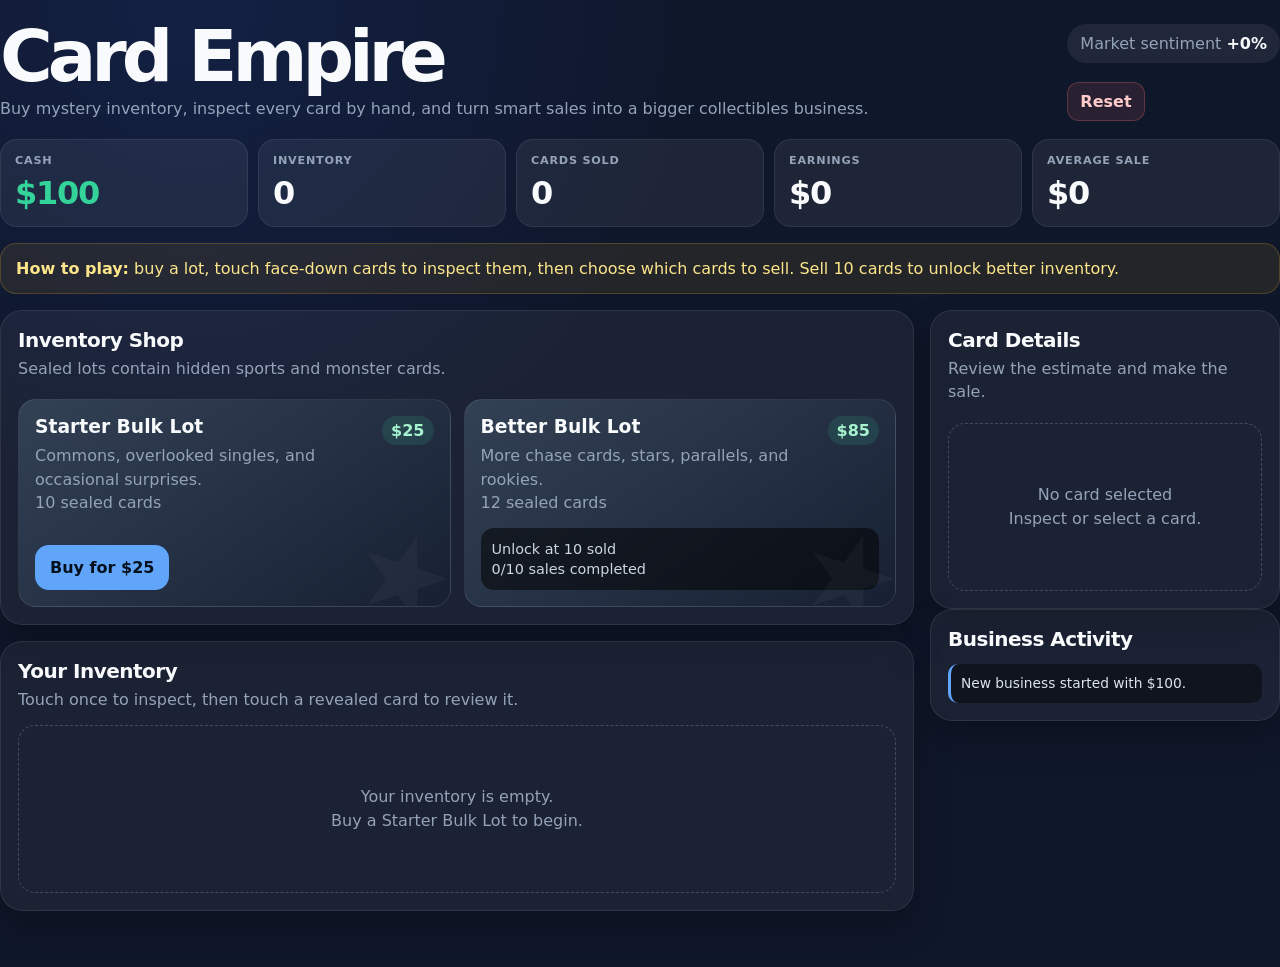
==== index.html @ 93504ebb "Add playable Card Empire prototype" ====
<!DOCTYPE html>
<html lang="en">
<head>
<meta charset="UTF-8">
<meta name="viewport" content="width=device-width,initial-scale=1">
<title>Card Empire</title>
<style>
:root{--bg:#0f172a;--panel:#1e293b;--panel2:#334155;--text:#f8fafc;--muted:#94a3b8;--green:#34d399;--gold:#fbbf24;--blue:#60a5fa;--red:#f87171}
*{box-sizing:border-box}body{margin:0;background:radial-gradient(circle at 15% 0%,#1e3a8a44,transparent 35%),var(--bg);color:var(--text);font-family:system-ui,-apple-system,BlinkMacSystemFont,"Segoe UI",sans-serif}button{border:0;color:inherit;font:inherit;cursor:pointer}button:disabled{opacity:.45;cursor:not-allowed}
main{width:min(1180px,100%-28px);margin:auto;padding:24px 0 40px}.top{display:flex;justify-content:space-between;gap:18px;align-items:flex-start;margin-bottom:18px}h1{font-size:clamp(2.4rem,9vw,4.5rem);line-height:.9;margin:0 0 8px;letter-spacing:-.07em}.muted{color:var(--muted);line-height:1.45;margin:0}.market{padding:10px 13px;border-radius:999px;background:#ffffff12;white-space:nowrap;color:var(--muted)}.market b{color:var(--text)}
.stats{display:grid;grid-template-columns:repeat(5,1fr);gap:10px;margin-bottom:16px}.stat{background:#ffffff10;border:1px solid #ffffff14;border-radius:17px;padding:14px}.stat span{display:block;font-size:.7rem;font-weight:800;letter-spacing:.07em;color:var(--muted);text-transform:uppercase;margin-bottom:7px}.stat b{font-size:clamp(1.25rem,4.5vw,2rem);letter-spacing:-.04em}.cash b{color:var(--green)}.howto{padding:13px 15px;margin-bottom:16px;border-radius:16px;background:#fbbf2417;border:1px solid #fbbf2435;color:#fde68a;line-height:1.45}.layout{display:grid;grid-template-columns:1fr 350px;gap:16px;align-items:start}.section{background:#ffffff0d;border:1px solid #ffffff15;border-radius:22px;padding:17px;box-shadow:0 18px 35px #0004}.section+.section,.shop{margin-bottom:16px}h2{margin:0 0 5px;font-size:1.25rem;letter-spacing:-.025em}
.lots{display:grid;grid-template-columns:repeat(2,1fr);gap:13px}.lot{min-height:178px;display:flex;flex-direction:column;justify-content:space-between;gap:14px;padding:16px;border-radius:18px;border:1px solid #ffffff17;background:linear-gradient(145deg,var(--panel2),#172033);overflow:hidden;position:relative}.lot:after{content:"★";position:absolute;right:-5px;bottom:-35px;font-size:7rem;color:#ffffff09;transform:rotate(18deg)}.lot h3{margin:0 0 7px}.price{float:right;background:#34d39922;color:#a7f3d0;padding:5px 9px;border-radius:999px;font-weight:900}.buy,.sell{border-radius:14px;padding:13px 15px;font-weight:900}.buy{align-self:flex-start;background:var(--blue);color:#04111d}.sell{width:100%;background:var(--green);color:#04110d}.locked{padding:11px;border-radius:13px;background:#0008;color:#cbd5e1;font-size:.9rem;line-height:1.4}
.inventory{display:grid;grid-template-columns:repeat(auto-fill,minmax(115px,1fr));gap:11px;min-height:168px;margin-top:14px}.empty{grid-column:1/-1;display:grid;place-items:center;min-height:168px;text-align:center;color:var(--muted);border:1px dashed #ffffff30;border-radius:17px;line-height:1.5}.tile{min-height:164px;border:2px solid transparent;border-radius:15px;background:var(--panel);overflow:hidden;text-align:left;padding:0}.tile.selected{border-color:var(--gold);box-shadow:0 0 0 3px #fbbf2425}.back{height:100%;min-height:164px;display:grid;place-items:center;padding:13px;background:repeating-linear-gradient(45deg,#29384d,#29384d 8px,#222f41 8px,#222f41 16px)}.back div{display:grid;place-items:center;width:76%;height:80%;border:1px solid #ffffff35;border-radius:12px;background:#101827cc;text-align:center;font-size:.73rem;font-weight:850;letter-spacing:.06em;text-transform:uppercase}.back span{display:block;font-size:1.8rem;margin-bottom:9px}.art{display:grid;place-items:center;height:61px;background:linear-gradient(145deg,#3b82f633,#fbbf241f);border-bottom:1px solid #ffffff15;font-size:1.8rem}.name{padding:9px 9px 7px;font-size:.79rem;font-weight:850;line-height:1.25}.tags{display:flex;flex-wrap:wrap;gap:4px;padding:0 8px 9px}.tag{border-radius:999px;background:#ffffff12;color:#dbe4ef;padding:3px 5px;font-size:.61rem;font-weight:800}.Legendary{border-color:#fbbf24bb}.Epic{border-color:#c084fcbb}.Rare{border-color:#60a5fabb}.Uncommon{border-color:#34d399bb}.Common{border-color:#94a3b855}
.detail{display:grid;gap:15px}.bigart{display:grid;place-items:center;height:146px;border-radius:19px;background:linear-gradient(145deg,#3b82f624,#fbbf241f),#111827;border:1px solid #ffffff16;font-size:4rem}.detail h3{font-size:1.26rem;line-height:1.2;margin:0 0 4px}.rows{display:grid;gap:8px}.row{display:flex;justify-content:space-between;gap:12px;padding:10px 0;border-bottom:1px solid #ffffff12}.row span:first-child{color:var(--muted)}.estimate{color:var(--gold);font-weight:800}.offer{color:var(--green);font-weight:900}.reset{background:#f871711c;border:1px solid #f8717145;color:#fecaca;border-radius:12px;padding:9px 12px;font-weight:800}.log{display:grid;gap:8px;max-height:285px;overflow:auto;margin:13px 0 0;padding:0;list-style:none}.log li{padding:10px;border-left:3px solid var(--blue);border-radius:10px;background:#0006;color:#dbe4ef;font-size:.86rem;line-height:1.4}.log .earn{border-color:var(--green)}.log .unlock{border-color:var(--gold)}
@media(max-width:850px){.top{flex-direction:column}.layout{grid-template-columns:1fr}.stats{grid-template-columns:repeat(2,1fr)}.stat:last-child{grid-column:1/-1}.lots{grid-template-columns:1fr}.detail-section{order:-1}.inventory{grid-template-columns:repeat(auto-fill,minmax(103px,1fr));gap:9px}}
</style>
</head>
<body>
<main>
  <header class="top"><div><h1>Card Empire</h1><p class="muted">Buy mystery inventory, inspect every card by hand, and turn smart sales into a bigger collectibles business.</p></div><div><div class="market">Market sentiment <b id="market">+0%</b></div><br><button class="reset" id="reset" type="button">Reset</button></div></header>
  <section class="stats"><div class="stat cash"><span>Cash</span><b id="cash">$100</b></div><div class="stat"><span>Inventory</span><b id="count">0</b></div><div class="stat"><span>Cards sold</span><b id="sold">0</b></div><div class="stat"><span>Earnings</span><b id="earnings">$0</b></div><div class="stat"><span>Average sale</span><b id="average">$0</b></div></section>
  <div class="howto"><b>How to play:</b> buy a lot, touch face-down cards to inspect them, then choose which cards to sell. Sell 10 cards to unlock better inventory.</div>
  <div class="layout"><div><section class="section shop"><h2>Inventory Shop</h2><p class="muted">Sealed lots contain hidden sports and monster cards.</p><br><div class="lots" id="lots"></div></section><section class="section"><h2>Your Inventory</h2><p class="muted">Touch once to inspect, then touch a revealed card to review it.</p><div class="inventory" id="inventory"></div></section></div><aside><section class="section detail-section"><h2>Card Details</h2><p class="muted">Review the estimate and make the sale.</p><br><div id="details"></div></section><section class="section"><h2>Business Activity</h2><ul class="log" id="log"></ul></section></aside></div>
</main>
<script>
"use strict";
const LOTS=[{id:"starter",name:"Starter Bulk Lot",copy:"Commons, overlooked singles, and occasional surprises.",cost:25,count:10,min:4,max:28,rarity:{Common:44,Uncommon:31,Rare:17,Epic:6,Legendary:2}},{id:"better",name:"Better Bulk Lot",copy:"More chase cards, stars, parallels, and rookies.",cost:85,count:12,min:16,max:120,rarity:{Common:27,Uncommon:30,Rare:26,Epic:11,Legendary:6}}];
const MULT={Common:.48,Uncommon:.8,Rare:1.45,Epic:3,Legendary:6.2},ERR={Common:.1,Uncommon:.14,Rare:.2,Epic:.3,Legendary:.42};
const CONDITIONS=[["Poor",10,.35],["Played",20,.55],["Good",30,.75],["Near Mint",29,1],["Gem Mint",11,1.28]];
const NAMES={starter:[["⚾","Diamond Ace Rookie"],["🏀","Sky Court Rookie"],["🏈","Blitz Captain"],["⚽","Golden Boot Hopeful"],["✨","Ember Drake"],["🌟","Aqua Sprite"],["🏆","Rising Prospect"]],better:[["⚾","Franchise Ace Autograph"],["🏀","Rookie Icon Refractor"],["🏈","Championship Signal Caller"],["⚽","Global Superstar Red"],["🔥","Ember Drake Holo"],["☄️","Cosmic Guardian Secret"],["👑","Legendary Rookie Relic"]]} ;
const el=id=>document.getElementById(id),money=n=>new Intl.NumberFormat("en-US",{style:"currency",currency:"USD",maximumFractionDigits:0}).format(n);
let state={cash:100,inventory:[],selected:null,sold:0,earnings:0,market:1,unlocked:false,nextId:1,log:[],};
function rnd(a,b){return a+Math.random()*(b-a)};function pick(a){return a[Math.floor(Math.random()*a.length)]};
function weighted(obj){let total=Object.values(obj).reduce((a,b)=>a+b,0),roll=Math.random()*total;for(let key in obj){roll-=obj[key];if(roll<=0)return key}return Object.keys(obj).at(-1)};
function condition(){let total=CONDITIONS.reduce((a,c)=>a+c[1],0),roll=Math.random()*total;for(let c of CONDITIONS){roll-=c[1];if(roll<=0)return c}return CONDITIONS.at(-1)};
function card(lot){let n=pick(NAMES[lot.id]),r=weighted(lot.rarity),c=condition(),value=Math.max(1,Math.round(rnd(lot.min,lot.max)*MULT[r]*c[2]*rnd(.9,1.1))),err=ERR[r];return{id:state.nextId++,icon:n[0],name:n[1],rarity:r,condition:c[0],value,low:Math.max(1,Math.round(value*(1-err))),high:Math.round(value*(1+err)),revealed:false}};
function offer(c){return Math.max(1,Math.round(c.value*state.market))};function note(text,type="info"){state.log.unshift({text,type});state.log=state.log.slice(0,10)};
function buy(id){let lot=LOTS.find(x=>x.id===id);if(!lot||state.cash<lot.cost)return;if(id==="better"&&!state.unlocked)return;state.cash-=lot.cost;state.market=rnd(.92,1.12);for(let i=0;i<lot.count;i++)state.inventory.push(card(lot));note(`Purchased ${lot.name} for ${money(lot.cost)} and received ${lot.count} sealed cards.`);render()};
function inspect(id){let c=state.inventory.find(x=>x.id===id);if(!c)return;if(!c.revealed){c.revealed=true;note(`Inspected ${c.name}: ${c.rarity}, ${c.condition}, estimated ${money(c.low)}–${money(c.high)}.`)}state.selected=id;render()};
function sell(){let i=state.inventory.findIndex(x=>x.id===state.selected);if(i<0)return;let c=state.inventory[i],price=offer(c);state.inventory.splice(i,1);state.cash+=price;state.sold++;state.earnings+=price;state.selected=null;note(`Sold ${c.name} for ${money(price)}.`,"earn");if(!state.unlocked&&state.sold>=10){state.unlocked=true;note("Better Bulk Lots are now available.","unlock")}render()};
function reset(){if(!confirm("Reset Card Empire and return to $100?"))return;state={cash:100,inventory:[],selected:null,sold:0,earnings:0,market:1,unlocked:false,nextId:1,log:[]};note("New business started with $100.");render()};
function pct(m){let p=Math.round((m-1)*100);return (p>=0?"+":"")+p+"%"};
function render(){el("cash").textContent=money(state.cash);el("count").textContent=state.inventory.length;el("sold").textContent=state.sold;el("earnings").textContent=money(state.earnings);el("average").textContent=money(state.sold?Math.round(state.earnings/state.sold):0);el("market").textContent=pct(state.market);renderLots();renderInventory();renderDetails();renderLog()};
function renderLots(){el("lots").innerHTML=LOTS.map(lot=>{let locked=lot.id==="better"&&!state.unlocked,button=locked?`<div class="locked">Unlock at 10 sold<br>${Math.min(state.sold,10)}/10 sales completed</div>`:`</div><button class="buy" data-lot="${lot.id}" ${state.cash>=lot.cost?"":"disabled"}>Buy for ${money(lot.cost)}</button>`;return `<article class="lot"><div><span class="price">${money(lot.cost)}</span><h3>${lot.name}</h3><p class="muted">${lot.copy}<br>${lot.count} sealed cards</p></div>${button}</article>`}).join("")};
function renderInventory(){if(!state.inventory.length){el("inventory").innerHTML=`<div class="empty">Your inventory is empty.<br>Buy a Starter Bulk Lot to begin.</div>`;return}el("inventory").innerHTML=state.inventory.map(c=>c.revealed?`<button class="tile ${c.rarity} ${c.id===state.selected?"selected":""}" data-card="${c.id}"><div class="art">${c.icon}</div><div class="name">${c.name}</div><div class="tags"><span class="tag">${c.rarity}</span><span class="tag">${c.condition}</span></div></button>`:`<button class="tile" data-card="${c.id}" aria-label="Inspect sealed card"><div class="back"><div><span>★</span>Inspect<br>Card</div></div></button>`).join("")};
function renderDetails(){let c=state.inventory.find(x=>x.id===state.selected);if(!c||!c.revealed){el("details").innerHTML=`<div class="empty">No card selected<br>Inspect or select a card.</div>`;return}let price=offer(c);el("details").innerHTML=`<div class="detail"><div class="bigart">${c.icon}</div><div><h3>${c.name}</h3><p class="muted">Trading card</p></div><div class="rows"><div class="row"><span>Rarity</span><b>${c.rarity}</b></div><div class="row"><span>Condition</span><b>${c.condition}</b></div><div class="row"><span>Estimate</span><b class="estimate">${money(c.low)}–${money(c.high)}</b></div><div class="row"><span>Current offer</span><b class="offer">${money(price)}</b></div></div><button class="sell" id="sellButton">Sell for ${money(price)}</button></div>`};
function renderLog(){el("log").innerHTML=state.log.map(x=>`<li class="${x.type}">${x.text}</li>`).join("")};
el("lots").onclick=e=>{let b=e.target.closest("[data-lot]");if(b)buy(b.dataset.lot)};el("inventory").onclick=e=>{let b=e.target.closest("[data-card]");if(b)inspect(Number(b.dataset.card))};el("details").onclick=e=>{if(e.target.closest("#sellButton"))sell()};el("reset").onclick=reset;note("New business started with $100.");render();
</script>
</body>
</html>
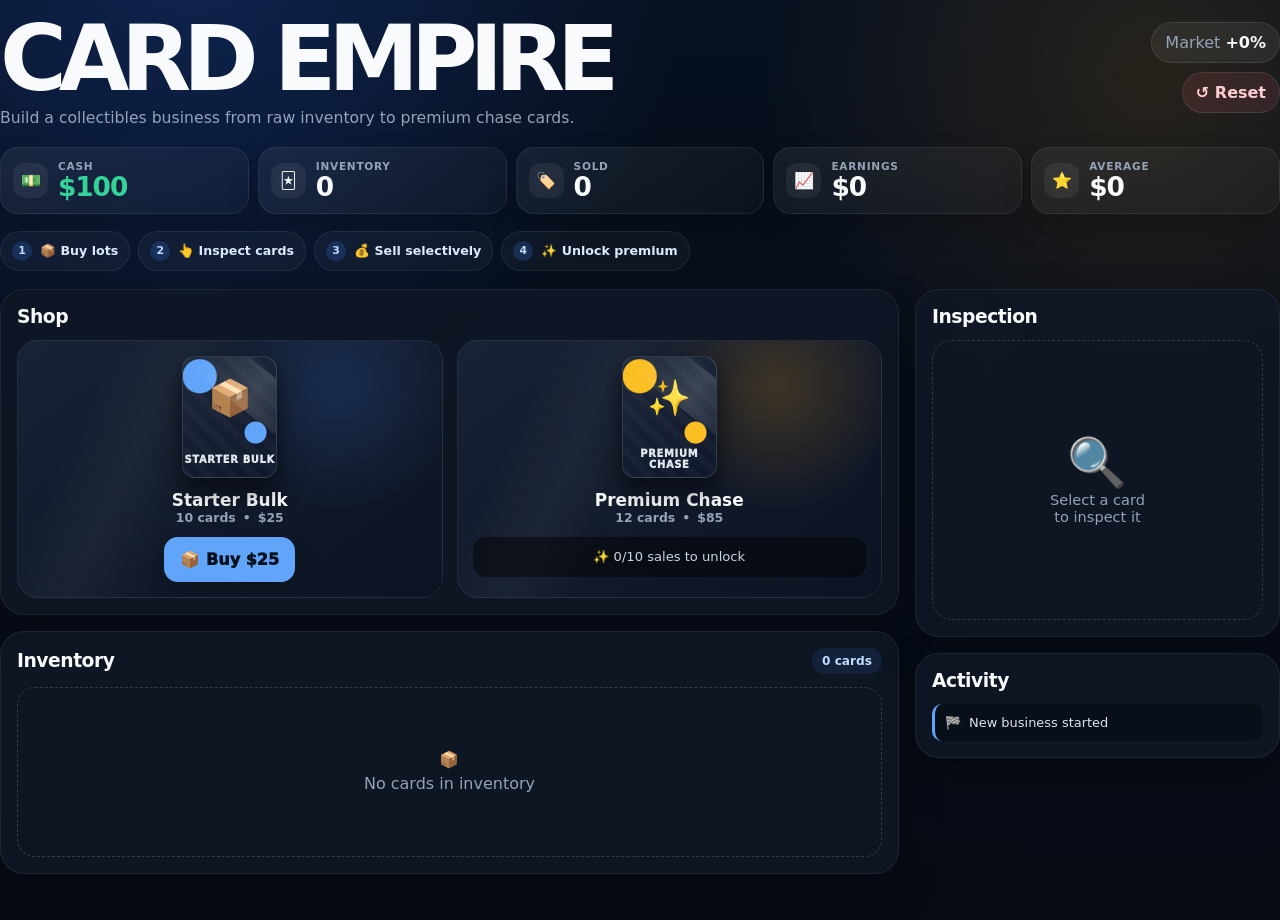
==== commit ae1f6a48: "Upgrade Card Empire visual design" ====
--- a/index.html
+++ b/index.html
@@ -2,50 +2,48 @@
 <html lang="en">
 <head>
 <meta charset="UTF-8">
-<meta name="viewport" content="width=device-width,initial-scale=1">
+<meta name="viewport" content="width=device-width,initial-scale=1,viewport-fit=cover">
 <title>Card Empire</title>
 <style>
-:root{--bg:#0f172a;--panel:#1e293b;--panel2:#334155;--text:#f8fafc;--muted:#94a3b8;--green:#34d399;--gold:#fbbf24;--blue:#60a5fa;--red:#f87171}
-*{box-sizing:border-box}body{margin:0;background:radial-gradient(circle at 15% 0%,#1e3a8a44,transparent 35%),var(--bg);color:var(--text);font-family:system-ui,-apple-system,BlinkMacSystemFont,"Segoe UI",sans-serif}button{border:0;color:inherit;font:inherit;cursor:pointer}button:disabled{opacity:.45;cursor:not-allowed}
-main{width:min(1180px,100%-28px);margin:auto;padding:24px 0 40px}.top{display:flex;justify-content:space-between;gap:18px;align-items:flex-start;margin-bottom:18px}h1{font-size:clamp(2.4rem,9vw,4.5rem);line-height:.9;margin:0 0 8px;letter-spacing:-.07em}.muted{color:var(--muted);line-height:1.45;margin:0}.market{padding:10px 13px;border-radius:999px;background:#ffffff12;white-space:nowrap;color:var(--muted)}.market b{color:var(--text)}
-.stats{display:grid;grid-template-columns:repeat(5,1fr);gap:10px;margin-bottom:16px}.stat{background:#ffffff10;border:1px solid #ffffff14;border-radius:17px;padding:14px}.stat span{display:block;font-size:.7rem;font-weight:800;letter-spacing:.07em;color:var(--muted);text-transform:uppercase;margin-bottom:7px}.stat b{font-size:clamp(1.25rem,4.5vw,2rem);letter-spacing:-.04em}.cash b{color:var(--green)}.howto{padding:13px 15px;margin-bottom:16px;border-radius:16px;background:#fbbf2417;border:1px solid #fbbf2435;color:#fde68a;line-height:1.45}.layout{display:grid;grid-template-columns:1fr 350px;gap:16px;align-items:start}.section{background:#ffffff0d;border:1px solid #ffffff15;border-radius:22px;padding:17px;box-shadow:0 18px 35px #0004}.section+.section,.shop{margin-bottom:16px}h2{margin:0 0 5px;font-size:1.25rem;letter-spacing:-.025em}
-.lots{display:grid;grid-template-columns:repeat(2,1fr);gap:13px}.lot{min-height:178px;display:flex;flex-direction:column;justify-content:space-between;gap:14px;padding:16px;border-radius:18px;border:1px solid #ffffff17;background:linear-gradient(145deg,var(--panel2),#172033);overflow:hidden;position:relative}.lot:after{content:"★";position:absolute;right:-5px;bottom:-35px;font-size:7rem;color:#ffffff09;transform:rotate(18deg)}.lot h3{margin:0 0 7px}.price{float:right;background:#34d39922;color:#a7f3d0;padding:5px 9px;border-radius:999px;font-weight:900}.buy,.sell{border-radius:14px;padding:13px 15px;font-weight:900}.buy{align-self:flex-start;background:var(--blue);color:#04111d}.sell{width:100%;background:var(--green);color:#04110d}.locked{padding:11px;border-radius:13px;background:#0008;color:#cbd5e1;font-size:.9rem;line-height:1.4}
-.inventory{display:grid;grid-template-columns:repeat(auto-fill,minmax(115px,1fr));gap:11px;min-height:168px;margin-top:14px}.empty{grid-column:1/-1;display:grid;place-items:center;min-height:168px;text-align:center;color:var(--muted);border:1px dashed #ffffff30;border-radius:17px;line-height:1.5}.tile{min-height:164px;border:2px solid transparent;border-radius:15px;background:var(--panel);overflow:hidden;text-align:left;padding:0}.tile.selected{border-color:var(--gold);box-shadow:0 0 0 3px #fbbf2425}.back{height:100%;min-height:164px;display:grid;place-items:center;padding:13px;background:repeating-linear-gradient(45deg,#29384d,#29384d 8px,#222f41 8px,#222f41 16px)}.back div{display:grid;place-items:center;width:76%;height:80%;border:1px solid #ffffff35;border-radius:12px;background:#101827cc;text-align:center;font-size:.73rem;font-weight:850;letter-spacing:.06em;text-transform:uppercase}.back span{display:block;font-size:1.8rem;margin-bottom:9px}.art{display:grid;place-items:center;height:61px;background:linear-gradient(145deg,#3b82f633,#fbbf241f);border-bottom:1px solid #ffffff15;font-size:1.8rem}.name{padding:9px 9px 7px;font-size:.79rem;font-weight:850;line-height:1.25}.tags{display:flex;flex-wrap:wrap;gap:4px;padding:0 8px 9px}.tag{border-radius:999px;background:#ffffff12;color:#dbe4ef;padding:3px 5px;font-size:.61rem;font-weight:800}.Legendary{border-color:#fbbf24bb}.Epic{border-color:#c084fcbb}.Rare{border-color:#60a5fabb}.Uncommon{border-color:#34d399bb}.Common{border-color:#94a3b855}
-.detail{display:grid;gap:15px}.bigart{display:grid;place-items:center;height:146px;border-radius:19px;background:linear-gradient(145deg,#3b82f624,#fbbf241f),#111827;border:1px solid #ffffff16;font-size:4rem}.detail h3{font-size:1.26rem;line-height:1.2;margin:0 0 4px}.rows{display:grid;gap:8px}.row{display:flex;justify-content:space-between;gap:12px;padding:10px 0;border-bottom:1px solid #ffffff12}.row span:first-child{color:var(--muted)}.estimate{color:var(--gold);font-weight:800}.offer{color:var(--green);font-weight:900}.reset{background:#f871711c;border:1px solid #f8717145;color:#fecaca;border-radius:12px;padding:9px 12px;font-weight:800}.log{display:grid;gap:8px;max-height:285px;overflow:auto;margin:13px 0 0;padding:0;list-style:none}.log li{padding:10px;border-left:3px solid var(--blue);border-radius:10px;background:#0006;color:#dbe4ef;font-size:.86rem;line-height:1.4}.log .earn{border-color:var(--green)}.log .unlock{border-color:var(--gold)}
-@media(max-width:850px){.top{flex-direction:column}.layout{grid-template-columns:1fr}.stats{grid-template-columns:repeat(2,1fr)}.stat:last-child{grid-column:1/-1}.lots{grid-template-columns:1fr}.detail-section{order:-1}.inventory{grid-template-columns:repeat(auto-fill,minmax(103px,1fr));gap:9px}}
+:root{--bg:#070b14;--panel:#101827;--panel2:#182235;--text:#f8fafc;--muted:#94a3b8;--green:#34d399;--gold:#fbbf24;--blue:#60a5fa;--danger:#fb7185;--common:#94a3b8;--uncommon:#34d399;--rare:#60a5fa;--epic:#c084fc;--legendary:#fbbf24}
+*{box-sizing:border-box}html{background:var(--bg)}body{margin:0;min-height:100vh;color:var(--text);font-family:Inter,system-ui,-apple-system,BlinkMacSystemFont,"Segoe UI",sans-serif;background:radial-gradient(circle at 15% -5%,#2563eb3d,transparent 34%),radial-gradient(circle at 90% 8%,#f59e0b22,transparent 27%),linear-gradient(180deg,#07101f,var(--bg))}button{font:inherit;color:inherit;border:0;cursor:pointer;touch-action:manipulation}button:disabled{cursor:not-allowed;opacity:.42}.app{width:min(1220px,100%-28px);margin:auto;padding:22px 0 46px}.top{display:flex;justify-content:space-between;align-items:flex-start;gap:18px;margin-bottom:17px}h1{font-size:clamp(3rem,11vw,5.7rem);line-height:.82;margin:0 0 10px;letter-spacing:-.09em;text-transform:uppercase}.tagline{margin:0;color:var(--muted);font-size:.98rem;line-height:1.45}.top-actions{display:grid;justify-items:end;gap:9px;flex-shrink:0}.market,.reset{border:1px solid #ffffff18;border-radius:999px;padding:10px 13px}.market{background:#ffffff10;color:var(--muted);white-space:nowrap}.market strong{color:var(--text);font-weight:900}.reset{background:#fb71851c;color:#fecdd3;font-weight:850}.stats{display:grid;grid-template-columns:repeat(5,1fr);gap:9px;margin-bottom:17px}.stat{display:flex;align-items:center;gap:10px;min-width:0;padding:12px;border:1px solid #ffffff13;border-radius:18px;background:linear-gradient(145deg,#ffffff10,#ffffff06);box-shadow:0 14px 30px #00000030}.icon-bubble{display:grid;place-items:center;width:35px;height:35px;flex:none;border-radius:12px;background:#ffffff10}.stat small{display:block;color:var(--muted);font-size:.66rem;font-weight:850;letter-spacing:.07em;text-transform:uppercase;white-space:nowrap}.stat strong{display:block;overflow:hidden;max-width:100%;font-size:clamp(1.08rem,3.8vw,1.65rem);line-height:1.1;letter-spacing:-.04em;text-overflow:ellipsis;white-space:nowrap}.cash strong{color:var(--green)}.steps{display:flex;gap:8px;margin-bottom:18px}.step{display:flex;align-items:center;gap:8px;padding:9px 11px;border:1px solid #ffffff12;border-radius:999px;background:#ffffff09;color:#dbeafe;font-size:.79rem;font-weight:800;white-space:nowrap}.step b{display:grid;place-items:center;width:20px;height:20px;border-radius:50%;background:#3b82f633;color:#bfdbfe;font-size:.68rem}.layout{display:grid;grid-template-columns:minmax(0,1fr)365px;gap:16px;align-items:start}.section{padding:16px;border:1px solid #ffffff12;border-radius:24px;background:#101827cf;box-shadow:0 18px 45px #00000038;backdrop-filter:blur(14px)}.shop{margin-bottom:16px}.section-head{display:flex;justify-content:space-between;align-items:center;gap:14px;margin-bottom:13px}.section h2{margin:0;font-size:1.17rem;letter-spacing:-.025em}.counter{padding:6px 10px;border-radius:999px;background:#3b82f61d;color:#bfdbfe;font-size:.76rem;font-weight:900;white-space:nowrap}.lots{display:grid;grid-template-columns:repeat(2,1fr);gap:14px}.lot{position:relative;min-height:212px;padding:15px;overflow:hidden;border:1px solid #ffffff16;border-radius:21px;background:linear-gradient(145deg,var(--panel2),#0c1322)}.lot:before{position:absolute;inset:0;content:"";background:linear-gradient(115deg,transparent 18%,#ffffff0a 31%,transparent 44%),radial-gradient(circle at 76% 18%,var(--lotglow),transparent 32%);pointer-events:none}.lot.starter{--lotglow:#3b82f62b}.lot.premium{--lotglow:#f59e0b30}.pack{position:relative;width:95px;height:122px;margin:auto;overflow:hidden;border:1px solid #ffffff22;border-radius:13px;background:linear-gradient(160deg,#1e293b,#0f172a);box-shadow:0 11px 24px #0009}.pack:before{position:absolute;inset:0;content:"";background:radial-gradient(circle at 18% 16%,var(--packcolor) 0 13%,transparent 14%),radial-gradient(circle at 78% 63%,var(--packcolor) 0 10%,transparent 11%),repeating-linear-gradient(45deg,#ffffff07 0 8px,transparent 8px 16px)}.pack:after{position:absolute;top:12px;right:-45px;width:130px;height:45px;content:"";background:linear-gradient(90deg,transparent,#ffffff24,transparent);transform:rotate(38deg)}.starter .pack{--packcolor:#60a5fa}.premium .pack{--packcolor:#fbbf24}.pack-symbol{position:relative;display:grid;place-items:center;height:83px;font-size:2.2rem}.pack-name{position:relative;display:grid;place-items:center;height:39px;color:#e2e8f0;font-size:.62rem;font-weight:950;letter-spacing:.07em;text-align:center;text-transform:uppercase}.lot-content{position:relative;display:grid;gap:12px;text-align:center}.lot h3{margin:0;font-size:1.06rem}.lot-meta{display:flex;justify-content:center;gap:7px;color:var(--muted);font-size:.78rem;font-weight:750}.buy,.sell{border-radius:14px;padding:13px 16px;font-weight:950;box-shadow:0 9px 22px #00000030}.buy{justify-self:center;background:var(--blue);color:#03101d}.sell{width:100%;background:var(--green);color:#03110d}.locked{position:relative;padding:11px 12px;border-radius:13px;background:#0000007a;color:#cbd5e1;font-size:.82rem;line-height:1.4}.inventory{display:grid;grid-template-columns:repeat(auto-fill,minmax(112px,1fr));gap:11px;min-height:170px}.empty{grid-column:1/-1;display:grid;place-items:center;min-height:170px;border:1px dashed #ffffff2a;border-radius:18px;color:var(--muted);text-align:center;line-height:1.5}.tile{position:relative;display:block;width:100%;overflow:hidden;padding:0;border:3px solid transparent;border-radius:17px;background:transparent;transition:transform .16s ease,filter .16s ease}.tile:hover{transform:translateY(-3px);filter:brightness(1.06)}.tile.selected{border-color:var(--gold);box-shadow:0 0 0 3px #fbbf2428,0 13px 32px #00000047}.face,.backface{position:relative;display:flex;flex-direction:column;width:100%;aspect-ratio:3/4.14;overflow:hidden;border-radius:14px;text-align:left}.face{border:1px solid var(--rarity);background:radial-gradient(circle at 50% 31%,#ffffff17,transparent 34%),linear-gradient(145deg,var(--c1),var(--c2));box-shadow:inset 0 0 0 2px #ffffff12,inset 0 -35px 55px #0000003d}.face:before{position:absolute;left:-70%;top:-20%;width:60%;height:145%;content:"";background:linear-gradient(90deg,transparent,#ffffff2c,transparent);transform:rotate(24deg)}.face:after{position:absolute;inset:6px;content:"";pointer-events:none;border:1px solid #ffffff2c;border-radius:10px}.Common{--rarity:var(--common)}.Uncommon{--rarity:var(--uncommon)}.Rare{--rarity:var(--rare)}.Epic{--rarity:var(--epic)}.Legendary{--rarity:var(--legendary)}.ribbon{position:relative;z-index:1;display:flex;align-items:center;gap:5px;padding:8px 9px;background:#03071259;font-size:.56rem;font-weight:950;letter-spacing:.07em;text-transform:uppercase}.ribbon b{overflow:hidden;max-width:100%;color:var(--rarity);text-overflow:ellipsis;white-space:nowrap}.ribbon span{width:20px}.visual{position:relative;z-index:1;display:grid;place-items:center;flex:1;overflow:hidden}.visual:before{position:absolute;width:110%;height:110%;content:"";background:repeating-conic-gradient(from 15deg,#ffffff0d 0 8deg,transparent 8deg 18deg);opacity:.65;border-radius:50%;transform:scale(1.3)}.visual .ring{position:absolute;width:78%;aspect-ratio:1;border:2px solid #ffffff22;border-radius:50%;background:radial-gradient(circle,#ffffff16,transparent 58%)}.visual .symbol{position:relative;font-size:clamp(2rem,12vw,3.15rem);filter:drop-shadow(0 10px 14px #0008)}.title-wrap{position:relative;z-index:1;min-height:68px;padding:10px 9px;background:linear-gradient(180deg,#03071259,#030712c9)}.card-name{overflow:hidden;display:-webkit-box;-webkit-box-orient:vertical;-webkit-line-clamp:2;font-size:.74rem;font-weight:950;line-height:1.22}.condition{display:inline-block;margin-top:5px;padding:3px 6px;border-radius:999px;background:#ffffff13;color:#e2e8f0;font-size:.56rem;font-weight:850}.backface{align-items:center;justify-content:center;gap:12px;border:1px solid #60a5fa3f;background:radial-gradient(circle at 50% 34%,#60a5fa30,transparent 38%),repeating-linear-gradient(45deg,#27344b 0 9px,#1c293e 9px 18px)}.backface:before{position:absolute;inset:7px;content:"";border:1px solid #ffffff2d;border-radius:10px}.medallion{display:grid;place-items:center;width:66px;height:66px;border:2px solid #fbbf2454;border-radius:50%;background:linear-gradient(145deg,#111827,#1d4ed84f);color:#fde68a;font-size:1.25rem;font-weight:1000;letter-spacing:-.07em;box-shadow:0 0 34px #3b82f628}.inspect-label{color:#e2e8f0;font-size:.63rem;font-weight:950;letter-spacing:.11em;text-transform:uppercase}.side{display:grid;gap:16px}.detail-card{width:min(100%,275px);margin:auto}.detail-card .face{font-size:1rem;box-shadow:inset 0 0 0 2px #ffffff16,inset 0 -50px 75px #00000047,0 20px 45px #0008}.detail-card .ribbon{padding:12px;font-size:.68rem}.detail-card .visual .symbol{font-size:4.1rem}.detail-card .title-wrap{min-height:88px;padding:13px}.detail-card .card-name{font-size:.93rem}.detail-card .condition{font-size:.65rem}.detail-stats{display:grid;gap:8px;margin-top:14px}.detail-row{display:flex;justify-content:space-between;gap:12px;padding:10px 0;border-bottom:1px solid #ffffff0f}.detail-row span:first-child{color:var(--muted)}.gold{color:var(--gold);font-weight:900}.green{color:var(--green);font-weight:950}.empty-details{display:grid;place-items:center;min-height:280px;padding:23px;border:1px dashed #ffffff24;border-radius:20px;color:var(--muted);text-align:center;font-size:.91rem}.log{display:grid;gap:8px;max-height:270px;margin:12px 0 0;padding:0;overflow:auto;list-style:none}.log li{display:flex;gap:8px;align-items:flex-start;padding:10px;border-left:3px solid var(--blue);border-radius:10px;background:#0000004a;color:#dbe4ef;font-size:.81rem;line-height:1.38}.log .earn{border-color:var(--green)}.log .unlock{border-color:var(--gold)}
+@media(max-width:920px){.stats{grid-template-columns:repeat(3,1fr)}.layout{grid-template-columns:1fr}.side{order:-1}.detail-card{width:min(78vw,310px)}}
+@media(max-width:570px){.app{width:min(100%-20px,1220px);padding-top:15px}.top{align-items:stretch;flex-direction:column}.top-actions{grid-template-columns:1fr auto;align-items:center;justify-items:stretch}.market{text-align:center}.stats{grid-template-columns:repeat(2,1fr)}.stat:last-child{grid-column:1/-1}.steps{width:100%;overflow:auto;padding-bottom:3px}.step{flex:none}.lots{grid-template-columns:1fr}.inventory{grid-template-columns:repeat(3,1fr);gap:8px}.counter{display:none}.detail-card{width:min(82vw,300px)}}
 </style>
 </head>
 <body>
-<main>
-  <header class="top"><div><h1>Card Empire</h1><p class="muted">Buy mystery inventory, inspect every card by hand, and turn smart sales into a bigger collectibles business.</p></div><div><div class="market">Market sentiment <b id="market">+0%</b></div><br><button class="reset" id="reset" type="button">Reset</button></div></header>
-  <section class="stats"><div class="stat cash"><span>Cash</span><b id="cash">$100</b></div><div class="stat"><span>Inventory</span><b id="count">0</b></div><div class="stat"><span>Cards sold</span><b id="sold">0</b></div><div class="stat"><span>Earnings</span><b id="earnings">$0</b></div><div class="stat"><span>Average sale</span><b id="average">$0</b></div></section>
-  <div class="howto"><b>How to play:</b> buy a lot, touch face-down cards to inspect them, then choose which cards to sell. Sell 10 cards to unlock better inventory.</div>
-  <div class="layout"><div><section class="section shop"><h2>Inventory Shop</h2><p class="muted">Sealed lots contain hidden sports and monster cards.</p><br><div class="lots" id="lots"></div></section><section class="section"><h2>Your Inventory</h2><p class="muted">Touch once to inspect, then touch a revealed card to review it.</p><div class="inventory" id="inventory"></div></section></div><aside><section class="section detail-section"><h2>Card Details</h2><p class="muted">Review the estimate and make the sale.</p><br><div id="details"></div></section><section class="section"><h2>Business Activity</h2><ul class="log" id="log"></ul></section></aside></div>
+<main class="app">
+<header class="top"><div><h1>Card Empire</h1><p class="tagline">Build a collectibles business from raw inventory to premium chase cards.</p></div><div class="top-actions"><div class="market">Market <strong id="market">+0%</strong></div><button class="reset" id="reset" type="button">↺ Reset</button></div></header>
+<section class="stats"><div class="stat cash"><div class="icon-bubble">💵</div><div><small>Cash</small><strong id="cash">$100</strong></div></div><div class="stat"><div class="icon-bubble">🃏</div><div><small>Inventory</small><strong id="count">0</strong></div></div><div class="stat"><div class="icon-bubble">🏷️</div><div><small>Sold</small><strong id="sold">0</strong></div></div><div class="stat"><div class="icon-bubble">📈</div><div><small>Earnings</small><strong id="earnings">$0</strong></div></div><div class="stat"><div class="icon-bubble">⭐</div><div><small>Average</small><strong id="average">$0</strong></div></div></section>
+<div class="steps"><div class="step"><b>1</b>📦 Buy lots</div><div class="step"><b>2</b>👆 Inspect cards</div><div class="step"><b>3</b>💰 Sell selectively</div><div class="step"><b>4</b>✨ Unlock premium</div></div>
+<div class="layout"><div><section class="section shop"><div class="section-head"><h2>Shop</h2></div><div class="lots" id="lots"></div></section><section class="section"><div class="section-head"><h2>Inventory</h2><span class="counter" id="remaining">0 cards</span></div><div class="inventory" id="inventory"></div></section></div><aside class="side"><section class="section"><div class="section-head"><h2>Inspection</h2></div><div id="details"></div></section><section class="section"><div class="section-head"><h2>Activity</h2></div><ul class="log" id="log"></ul></section></aside></div>
 </main>
 <script>
 "use strict";
-const LOTS=[{id:"starter",name:"Starter Bulk Lot",copy:"Commons, overlooked singles, and occasional surprises.",cost:25,count:10,min:4,max:28,rarity:{Common:44,Uncommon:31,Rare:17,Epic:6,Legendary:2}},{id:"better",name:"Better Bulk Lot",copy:"More chase cards, stars, parallels, and rookies.",cost:85,count:12,min:16,max:120,rarity:{Common:27,Uncommon:30,Rare:26,Epic:11,Legendary:6}}];
+const LOTS=[{id:"starter",name:"Starter Bulk",icon:"📦",cost:25,count:10,min:4,max:28,className:"starter",rarity:{Common:44,Uncommon:31,Rare:17,Epic:6,Legendary:2}},{id:"better",name:"Premium Chase",icon:"✨",cost:85,count:12,min:16,max:120,className:"premium",rarity:{Common:27,Uncommon:30,Rare:26,Epic:11,Legendary:6}}];
 const MULT={Common:.48,Uncommon:.8,Rare:1.45,Epic:3,Legendary:6.2},ERR={Common:.1,Uncommon:.14,Rare:.2,Epic:.3,Legendary:.42};
-const CONDITIONS=[["Poor",10,.35],["Played",20,.55],["Good",30,.75],["Near Mint",29,1],["Gem Mint",11,1.28]];
-const NAMES={starter:[["⚾","Diamond Ace Rookie"],["🏀","Sky Court Rookie"],["🏈","Blitz Captain"],["⚽","Golden Boot Hopeful"],["✨","Ember Drake"],["🌟","Aqua Sprite"],["🏆","Rising Prospect"]],better:[["⚾","Franchise Ace Autograph"],["🏀","Rookie Icon Refractor"],["🏈","Championship Signal Caller"],["⚽","Global Superstar Red"],["🔥","Ember Drake Holo"],["☄️","Cosmic Guardian Secret"],["👑","Legendary Rookie Relic"]]} ;
+const CONDITIONS=[["Poor","POOR",10,.35],["Played","PLAYED",20,.55],["Good","GOOD",30,.75],["Near Mint","NM",29,1],["Gem Mint","GEM",11,1.28]];
+const CARDS={starter:[["⚾","Diamond Ace Rookie"],["🏀","Sky Court Rookie"],["🏈","Blitz Captain"],["⚽","Golden Boot Hopeful"],["✨","Ember Drake"],["🌟","Aqua Sprite"],["🏆","Rising Prospect"]],better:[["⚾","Franchise Ace Autograph"],["🏀","Rookie Icon Refractor"],["🏈","Championship Signal Caller"],["⚽","Global Superstar Red"],["🔥","Ember Drake Holo"],["☄️","Cosmic Guardian Secret"],["👑","Legendary Rookie Relic"]]};
+const ART={"⚾":["#3b82f6","#0f3b75"],"🏀":["#f97316","#7c2d12"],"🏈":["#a16207","#3f2a0b"],"⚽":["#22c55e","#14532d"],"✨":["#dc2626","#4c0519"],"🌟":["#0891b2","#164e63"],"🏆":["#eab308","#713f12"],"🔥":["#ef4444","#7f1d1d"],"☄️":["#8b5cf6","#312e81"],"👑":["#f59e0b","#78350f"],"📦":["#64748b","#1e293b"]};
 const el=id=>document.getElementById(id),money=n=>new Intl.NumberFormat("en-US",{style:"currency",currency:"USD",maximumFractionDigits:0}).format(n);
-let state={cash:100,inventory:[],selected:null,sold:0,earnings:0,market:1,unlocked:false,nextId:1,log:[],};
-function rnd(a,b){return a+Math.random()*(b-a)};function pick(a){return a[Math.floor(Math.random()*a.length)]};
-function weighted(obj){let total=Object.values(obj).reduce((a,b)=>a+b,0),roll=Math.random()*total;for(let key in obj){roll-=obj[key];if(roll<=0)return key}return Object.keys(obj).at(-1)};
-function condition(){let total=CONDITIONS.reduce((a,c)=>a+c[1],0),roll=Math.random()*total;for(let c of CONDITIONS){roll-=c[1];if(roll<=0)return c}return CONDITIONS.at(-1)};
-function card(lot){let n=pick(NAMES[lot.id]),r=weighted(lot.rarity),c=condition(),value=Math.max(1,Math.round(rnd(lot.min,lot.max)*MULT[r]*c[2]*rnd(.9,1.1))),err=ERR[r];return{id:state.nextId++,icon:n[0],name:n[1],rarity:r,condition:c[0],value,low:Math.max(1,Math.round(value*(1-err))),high:Math.round(value*(1+err)),revealed:false}};
-function offer(c){return Math.max(1,Math.round(c.value*state.market))};function note(text,type="info"){state.log.unshift({text,type});state.log=state.log.slice(0,10)};
-function buy(id){let lot=LOTS.find(x=>x.id===id);if(!lot||state.cash<lot.cost)return;if(id==="better"&&!state.unlocked)return;state.cash-=lot.cost;state.market=rnd(.92,1.12);for(let i=0;i<lot.count;i++)state.inventory.push(card(lot));note(`Purchased ${lot.name} for ${money(lot.cost)} and received ${lot.count} sealed cards.`);render()};
-function inspect(id){let c=state.inventory.find(x=>x.id===id);if(!c)return;if(!c.revealed){c.revealed=true;note(`Inspected ${c.name}: ${c.rarity}, ${c.condition}, estimated ${money(c.low)}–${money(c.high)}.`)}state.selected=id;render()};
-function sell(){let i=state.inventory.findIndex(x=>x.id===state.selected);if(i<0)return;let c=state.inventory[i],price=offer(c);state.inventory.splice(i,1);state.cash+=price;state.sold++;state.earnings+=price;state.selected=null;note(`Sold ${c.name} for ${money(price)}.`,"earn");if(!state.unlocked&&state.sold>=10){state.unlocked=true;note("Better Bulk Lots are now available.","unlock")}render()};
-function reset(){if(!confirm("Reset Card Empire and return to $100?"))return;state={cash:100,inventory:[],selected:null,sold:0,earnings:0,market:1,unlocked:false,nextId:1,log:[]};note("New business started with $100.");render()};
-function pct(m){let p=Math.round((m-1)*100);return (p>=0?"+":"")+p+"%"};
-function render(){el("cash").textContent=money(state.cash);el("count").textContent=state.inventory.length;el("sold").textContent=state.sold;el("earnings").textContent=money(state.earnings);el("average").textContent=money(state.sold?Math.round(state.earnings/state.sold):0);el("market").textContent=pct(state.market);renderLots();renderInventory();renderDetails();renderLog()};
-function renderLots(){el("lots").innerHTML=LOTS.map(lot=>{let locked=lot.id==="better"&&!state.unlocked,button=locked?`<div class="locked">Unlock at 10 sold<br>${Math.min(state.sold,10)}/10 sales completed</div>`:`</div><button class="buy" data-lot="${lot.id}" ${state.cash>=lot.cost?"":"disabled"}>Buy for ${money(lot.cost)}</button>`;return `<article class="lot"><div><span class="price">${money(lot.cost)}</span><h3>${lot.name}</h3><p class="muted">${lot.copy}<br>${lot.count} sealed cards</p></div>${button}</article>`}).join("")};
-function renderInventory(){if(!state.inventory.length){el("inventory").innerHTML=`<div class="empty">Your inventory is empty.<br>Buy a Starter Bulk Lot to begin.</div>`;return}el("inventory").innerHTML=state.inventory.map(c=>c.revealed?`<button class="tile ${c.rarity} ${c.id===state.selected?"selected":""}" data-card="${c.id}"><div class="art">${c.icon}</div><div class="name">${c.name}</div><div class="tags"><span class="tag">${c.rarity}</span><span class="tag">${c.condition}</span></div></button>`:`<button class="tile" data-card="${c.id}" aria-label="Inspect sealed card"><div class="back"><div><span>★</span>Inspect<br>Card</div></div></button>`).join("")};
-function renderDetails(){let c=state.inventory.find(x=>x.id===state.selected);if(!c||!c.revealed){el("details").innerHTML=`<div class="empty">No card selected<br>Inspect or select a card.</div>`;return}let price=offer(c);el("details").innerHTML=`<div class="detail"><div class="bigart">${c.icon}</div><div><h3>${c.name}</h3><p class="muted">Trading card</p></div><div class="rows"><div class="row"><span>Rarity</span><b>${c.rarity}</b></div><div class="row"><span>Condition</span><b>${c.condition}</b></div><div class="row"><span>Estimate</span><b class="estimate">${money(c.low)}–${money(c.high)}</b></div><div class="row"><span>Current offer</span><b class="offer">${money(price)}</b></div></div><button class="sell" id="sellButton">Sell for ${money(price)}</button></div>`};
-function renderLog(){el("log").innerHTML=state.log.map(x=>`<li class="${x.type}">${x.text}</li>`).join("")};
-el("lots").onclick=e=>{let b=e.target.closest("[data-lot]");if(b)buy(b.dataset.lot)};el("inventory").onclick=e=>{let b=e.target.closest("[data-card]");if(b)inspect(Number(b.dataset.card))};el("details").onclick=e=>{if(e.target.closest("#sellButton"))sell()};el("reset").onclick=reset;note("New business started with $100.");render();
+let state={cash:100,inventory:[],selected:null,sold:0,earnings:0,market:1,unlocked:false,nextId:1,log:[]};
+const rnd=(a,b)=>a+Math.random()*(b-a),pick=a=>a[Math.floor(Math.random()*a.length)];
+function weighted(obj){let total=Object.values(obj).reduce((a,b)=>a+b,0),roll=Math.random()*total;for(let key in obj){roll-=obj[key];if(roll<=0)return key}return Object.keys(obj).at(-1)}
+function condition(){let total=CONDITIONS.reduce((a,c)=>a+c[2],0),roll=Math.random()*total;for(let c of CONDITIONS){roll-=c[2];if(roll<=0)return c}return CONDITIONS.at(-1)}
+function createCard(lot){let item=pick(CARDS[lot.id]),rarity=weighted(lot.rarity),cond=condition(),value=Math.max(1,Math.round(rnd(lot.min,lot.max)*MULT[rarity]*cond[3]*rnd(.9,1.1))),err=ERR[rarity],colors=ART[item[0]]||ART["📦"];return{id:state.nextId++,icon:item[0],name:item[1],rarity,conditionName:cond[0],conditionShort:cond[1],value,low:Math.max(1,Math.round(value*(1-err))),high:Math.round(value*(1+err)),c1:colors[0],c2:colors[1],revealed:false}}
+function offer(card){return Math.max(1,Math.round(card.value*state.market))}function note(text,type="info",icon="•"){state.log.unshift({text,type,icon});state.log=state.log.slice(0,9)}
+function buy(id){let lot=LOTS.find(x=>x.id===id);if(!lot||state.cash<lot.cost)return;if(id==="better"&&!state.unlocked)return;state.cash-=lot.cost;state.market=rnd(.92,1.12);for(let i=0;i<lot.count;i++)state.inventory.push(createCard(lot));note(`${lot.count} sealed cards added from ${lot.name}`,"info",lot.icon);render()}
+function inspect(id){let card=state.inventory.find(x=>x.id===id);if(!card)return;if(!card.revealed){card.revealed=true;note(`${card.rarity} • ${card.conditionName}`, "info",card.icon)}state.selected=id;render()}
+function sell(){let index=state.inventory.findIndex(x=>x.id===state.selected);if(index<0)return;let card=state.inventory[index],price=offer(card);state.inventory.splice(index,1);state.cash+=price;state.sold++;state.earnings+=price;state.selected=null;note(`Sale complete • ${money(price)}`,"earn","💰");if(!state.unlocked&&state.sold>=10){state.unlocked=true;note("Premium Chase lots unlocked","unlock","✨")}render()}
+function reset(){if(!confirm("Reset Card Empire and return to $100?"))return;state={cash:100,inventory:[],selected:null,sold:0,earnings:0,market:1,unlocked:false,nextId:1,log:[]};note("New business started","info","🏁");render()}
+function pct(m){let p=Math.round((m-1)*100);return (p>=0?"+":"")+p+"%"}
+function render(){el("cash").textContent=money(state.cash);el("count").textContent=state.inventory.length;el("remaining").textContent=state.inventory.length+" cards";el("sold").textContent=state.sold;el("earnings").textContent=money(state.earnings);el("average").textContent=money(state.sold?Math.round(state.earnings/state.sold):0);el("market").textContent=pct(state.market);renderLots();renderInventory();renderDetails();renderLog()}
+function renderLots(){el("lots").innerHTML=LOTS.map(lot=>{let locked=lot.id==="better"&&!state.unlocked,action=locked?`<div class="locked">✨ ${Math.min(state.sold,10)}/10 sales to unlock</div>`:`<button class="buy" data-lot="${lot.id}" ${state.cash>=lot.cost?"":"disabled"}>${lot.icon} Buy ${money(lot.cost)}</button>`;return `<article class="lot ${lot.className}"><div class="lot-content"><div class="pack"><div class="pack-symbol">${lot.icon}</div><div class="pack-name">${lot.name}</div></div><div><h3>${lot.name}</h3><div class="lot-meta"><span>${lot.count} cards</span><span>•</span><span>${money(lot.cost)}</span></div></div>${action}</div></article>`}).join("")}
+function cardFace(card){return `<div class="face ${card.rarity}" style="--c1:${card.c1};--c2:${card.c2}"><div class="ribbon"><span>${card.icon}</span><b>${card.rarity}</b></div><div class="visual"><div class="ring"></div><div class="symbol">${card.icon}</div></div><div class="title-wrap"><div class="card-name">${card.name}</div><div class="condition">${card.conditionShort}</div></div></div>`}
+function renderInventory(){if(!state.inventory.length){el("inventory").innerHTML=`<div class="empty">📦<br>No cards in inventory</div>`;return}el("inventory").innerHTML=state.inventory.map(card=>card.revealed?`<button class="tile ${card.id===state.selected?"selected":""}" data-card="${card.id}" aria-label="Review ${card.name}">${cardFace(card)}</button>`:`<button class="tile" data-card="${card.id}" aria-label="Inspect sealed card"><div class="backface"><div class="medallion">CE</div><div class="inspect-label">Inspect</div></div></button>`).join("")}
+function renderDetails(){let card=state.inventory.find(x=>x.id===state.selected);if(!card||!card.revealed){el("details").innerHTML=`<div class="empty-details"><div><div style="font-size:3rem">🔍</div>Select a card<br>to inspect it</div></div>`;return}let price=offer(card);el("details").innerHTML=`<div class="detail-card">${cardFace(card)}</div><div class="detail-stats"><div class="detail-row"><span>Condition</span><b>${card.conditionName}</b></div><div class="detail-row"><span>Estimate</span><b class="gold">${money(card.low)}–${money(card.high)}</b></div><div class="detail-row"><span>Offer</span><b class="green">${money(price)}</b></div><button class="sell" id="sellButton">Sell ${money(price)}</button></div>`}
+function renderLog(){el("log").innerHTML=state.log.map(x=>`<li class="${x.type}"><span>${x.icon}</span><span>${x.text}</span></li>`).join("")}
+el("lots").onclick=e=>{let b=e.target.closest("[data-lot]");if(b)buy(b.dataset.lot)};el("inventory").onclick=e=>{let b=e.target.closest("[data-card]");if(b)inspect(Number(b.dataset.card))};el("details").onclick=e=>{if(e.target.closest("#sellButton"))sell()};el("reset").onclick=reset;note("New business started","info","🏁");render();
 </script>
 </body>
 </html>
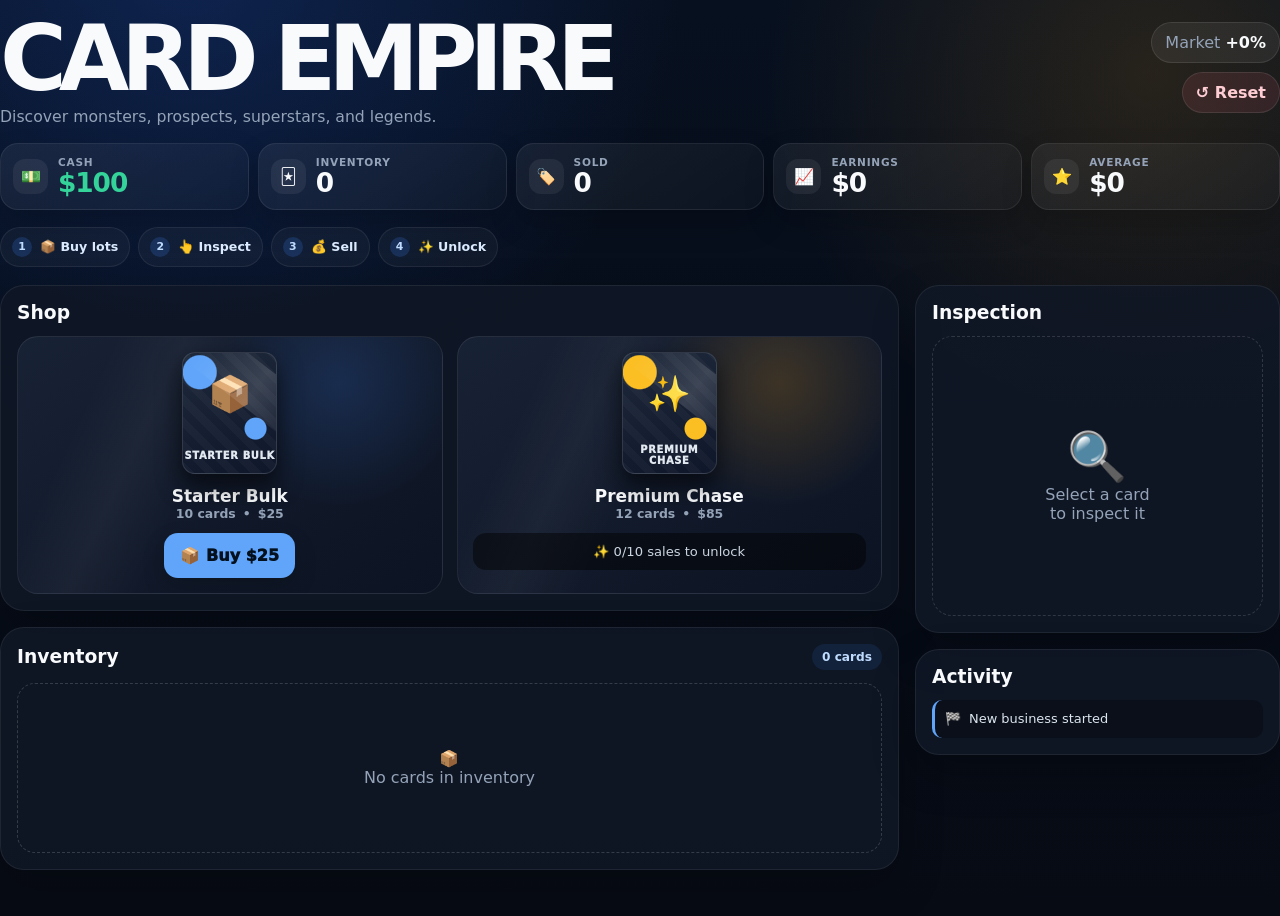
==== commit c966569c: "Add monster art and player catalog" ====
--- a/index.html
+++ b/index.html
@@ -1,47 +1,59 @@
 <!DOCTYPE html>
 <html lang="en">
 <head>
-<meta charset="UTF-8">
-<meta name="viewport" content="width=device-width,initial-scale=1,viewport-fit=cover">
-<title>Card Empire</title>
+<meta charset="UTF-8"><meta name="viewport" content="width=device-width,initial-scale=1,viewport-fit=cover"><title>Card Empire</title>
 <style>
-:root{--bg:#070b14;--panel:#101827;--panel2:#182235;--text:#f8fafc;--muted:#94a3b8;--green:#34d399;--gold:#fbbf24;--blue:#60a5fa;--danger:#fb7185;--common:#94a3b8;--uncommon:#34d399;--rare:#60a5fa;--epic:#c084fc;--legendary:#fbbf24}
-*{box-sizing:border-box}html{background:var(--bg)}body{margin:0;min-height:100vh;color:var(--text);font-family:Inter,system-ui,-apple-system,BlinkMacSystemFont,"Segoe UI",sans-serif;background:radial-gradient(circle at 15% -5%,#2563eb3d,transparent 34%),radial-gradient(circle at 90% 8%,#f59e0b22,transparent 27%),linear-gradient(180deg,#07101f,var(--bg))}button{font:inherit;color:inherit;border:0;cursor:pointer;touch-action:manipulation}button:disabled{cursor:not-allowed;opacity:.42}.app{width:min(1220px,100%-28px);margin:auto;padding:22px 0 46px}.top{display:flex;justify-content:space-between;align-items:flex-start;gap:18px;margin-bottom:17px}h1{font-size:clamp(3rem,11vw,5.7rem);line-height:.82;margin:0 0 10px;letter-spacing:-.09em;text-transform:uppercase}.tagline{margin:0;color:var(--muted);font-size:.98rem;line-height:1.45}.top-actions{display:grid;justify-items:end;gap:9px;flex-shrink:0}.market,.reset{border:1px solid #ffffff18;border-radius:999px;padding:10px 13px}.market{background:#ffffff10;color:var(--muted);white-space:nowrap}.market strong{color:var(--text);font-weight:900}.reset{background:#fb71851c;color:#fecdd3;font-weight:850}.stats{display:grid;grid-template-columns:repeat(5,1fr);gap:9px;margin-bottom:17px}.stat{display:flex;align-items:center;gap:10px;min-width:0;padding:12px;border:1px solid #ffffff13;border-radius:18px;background:linear-gradient(145deg,#ffffff10,#ffffff06);box-shadow:0 14px 30px #00000030}.icon-bubble{display:grid;place-items:center;width:35px;height:35px;flex:none;border-radius:12px;background:#ffffff10}.stat small{display:block;color:var(--muted);font-size:.66rem;font-weight:850;letter-spacing:.07em;text-transform:uppercase;white-space:nowrap}.stat strong{display:block;overflow:hidden;max-width:100%;font-size:clamp(1.08rem,3.8vw,1.65rem);line-height:1.1;letter-spacing:-.04em;text-overflow:ellipsis;white-space:nowrap}.cash strong{color:var(--green)}.steps{display:flex;gap:8px;margin-bottom:18px}.step{display:flex;align-items:center;gap:8px;padding:9px 11px;border:1px solid #ffffff12;border-radius:999px;background:#ffffff09;color:#dbeafe;font-size:.79rem;font-weight:800;white-space:nowrap}.step b{display:grid;place-items:center;width:20px;height:20px;border-radius:50%;background:#3b82f633;color:#bfdbfe;font-size:.68rem}.layout{display:grid;grid-template-columns:minmax(0,1fr)365px;gap:16px;align-items:start}.section{padding:16px;border:1px solid #ffffff12;border-radius:24px;background:#101827cf;box-shadow:0 18px 45px #00000038;backdrop-filter:blur(14px)}.shop{margin-bottom:16px}.section-head{display:flex;justify-content:space-between;align-items:center;gap:14px;margin-bottom:13px}.section h2{margin:0;font-size:1.17rem;letter-spacing:-.025em}.counter{padding:6px 10px;border-radius:999px;background:#3b82f61d;color:#bfdbfe;font-size:.76rem;font-weight:900;white-space:nowrap}.lots{display:grid;grid-template-columns:repeat(2,1fr);gap:14px}.lot{position:relative;min-height:212px;padding:15px;overflow:hidden;border:1px solid #ffffff16;border-radius:21px;background:linear-gradient(145deg,var(--panel2),#0c1322)}.lot:before{position:absolute;inset:0;content:"";background:linear-gradient(115deg,transparent 18%,#ffffff0a 31%,transparent 44%),radial-gradient(circle at 76% 18%,var(--lotglow),transparent 32%);pointer-events:none}.lot.starter{--lotglow:#3b82f62b}.lot.premium{--lotglow:#f59e0b30}.pack{position:relative;width:95px;height:122px;margin:auto;overflow:hidden;border:1px solid #ffffff22;border-radius:13px;background:linear-gradient(160deg,#1e293b,#0f172a);box-shadow:0 11px 24px #0009}.pack:before{position:absolute;inset:0;content:"";background:radial-gradient(circle at 18% 16%,var(--packcolor) 0 13%,transparent 14%),radial-gradient(circle at 78% 63%,var(--packcolor) 0 10%,transparent 11%),repeating-linear-gradient(45deg,#ffffff07 0 8px,transparent 8px 16px)}.pack:after{position:absolute;top:12px;right:-45px;width:130px;height:45px;content:"";background:linear-gradient(90deg,transparent,#ffffff24,transparent);transform:rotate(38deg)}.starter .pack{--packcolor:#60a5fa}.premium .pack{--packcolor:#fbbf24}.pack-symbol{position:relative;display:grid;place-items:center;height:83px;font-size:2.2rem}.pack-name{position:relative;display:grid;place-items:center;height:39px;color:#e2e8f0;font-size:.62rem;font-weight:950;letter-spacing:.07em;text-align:center;text-transform:uppercase}.lot-content{position:relative;display:grid;gap:12px;text-align:center}.lot h3{margin:0;font-size:1.06rem}.lot-meta{display:flex;justify-content:center;gap:7px;color:var(--muted);font-size:.78rem;font-weight:750}.buy,.sell{border-radius:14px;padding:13px 16px;font-weight:950;box-shadow:0 9px 22px #00000030}.buy{justify-self:center;background:var(--blue);color:#03101d}.sell{width:100%;background:var(--green);color:#03110d}.locked{position:relative;padding:11px 12px;border-radius:13px;background:#0000007a;color:#cbd5e1;font-size:.82rem;line-height:1.4}.inventory{display:grid;grid-template-columns:repeat(auto-fill,minmax(112px,1fr));gap:11px;min-height:170px}.empty{grid-column:1/-1;display:grid;place-items:center;min-height:170px;border:1px dashed #ffffff2a;border-radius:18px;color:var(--muted);text-align:center;line-height:1.5}.tile{position:relative;display:block;width:100%;overflow:hidden;padding:0;border:3px solid transparent;border-radius:17px;background:transparent;transition:transform .16s ease,filter .16s ease}.tile:hover{transform:translateY(-3px);filter:brightness(1.06)}.tile.selected{border-color:var(--gold);box-shadow:0 0 0 3px #fbbf2428,0 13px 32px #00000047}.face,.backface{position:relative;display:flex;flex-direction:column;width:100%;aspect-ratio:3/4.14;overflow:hidden;border-radius:14px;text-align:left}.face{border:1px solid var(--rarity);background:radial-gradient(circle at 50% 31%,#ffffff17,transparent 34%),linear-gradient(145deg,var(--c1),var(--c2));box-shadow:inset 0 0 0 2px #ffffff12,inset 0 -35px 55px #0000003d}.face:before{position:absolute;left:-70%;top:-20%;width:60%;height:145%;content:"";background:linear-gradient(90deg,transparent,#ffffff2c,transparent);transform:rotate(24deg)}.face:after{position:absolute;inset:6px;content:"";pointer-events:none;border:1px solid #ffffff2c;border-radius:10px}.Common{--rarity:var(--common)}.Uncommon{--rarity:var(--uncommon)}.Rare{--rarity:var(--rare)}.Epic{--rarity:var(--epic)}.Legendary{--rarity:var(--legendary)}.ribbon{position:relative;z-index:1;display:flex;align-items:center;gap:5px;padding:8px 9px;background:#03071259;font-size:.56rem;font-weight:950;letter-spacing:.07em;text-transform:uppercase}.ribbon b{overflow:hidden;max-width:100%;color:var(--rarity);text-overflow:ellipsis;white-space:nowrap}.ribbon span{width:20px}.visual{position:relative;z-index:1;display:grid;place-items:center;flex:1;overflow:hidden}.visual:before{position:absolute;width:110%;height:110%;content:"";background:repeating-conic-gradient(from 15deg,#ffffff0d 0 8deg,transparent 8deg 18deg);opacity:.65;border-radius:50%;transform:scale(1.3)}.visual .ring{position:absolute;width:78%;aspect-ratio:1;border:2px solid #ffffff22;border-radius:50%;background:radial-gradient(circle,#ffffff16,transparent 58%)}.visual .symbol{position:relative;font-size:clamp(2rem,12vw,3.15rem);filter:drop-shadow(0 10px 14px #0008)}.title-wrap{position:relative;z-index:1;min-height:68px;padding:10px 9px;background:linear-gradient(180deg,#03071259,#030712c9)}.card-name{overflow:hidden;display:-webkit-box;-webkit-box-orient:vertical;-webkit-line-clamp:2;font-size:.74rem;font-weight:950;line-height:1.22}.condition{display:inline-block;margin-top:5px;padding:3px 6px;border-radius:999px;background:#ffffff13;color:#e2e8f0;font-size:.56rem;font-weight:850}.backface{align-items:center;justify-content:center;gap:12px;border:1px solid #60a5fa3f;background:radial-gradient(circle at 50% 34%,#60a5fa30,transparent 38%),repeating-linear-gradient(45deg,#27344b 0 9px,#1c293e 9px 18px)}.backface:before{position:absolute;inset:7px;content:"";border:1px solid #ffffff2d;border-radius:10px}.medallion{display:grid;place-items:center;width:66px;height:66px;border:2px solid #fbbf2454;border-radius:50%;background:linear-gradient(145deg,#111827,#1d4ed84f);color:#fde68a;font-size:1.25rem;font-weight:1000;letter-spacing:-.07em;box-shadow:0 0 34px #3b82f628}.inspect-label{color:#e2e8f0;font-size:.63rem;font-weight:950;letter-spacing:.11em;text-transform:uppercase}.side{display:grid;gap:16px}.detail-card{width:min(100%,275px);margin:auto}.detail-card .face{font-size:1rem;box-shadow:inset 0 0 0 2px #ffffff16,inset 0 -50px 75px #00000047,0 20px 45px #0008}.detail-card .ribbon{padding:12px;font-size:.68rem}.detail-card .visual .symbol{font-size:4.1rem}.detail-card .title-wrap{min-height:88px;padding:13px}.detail-card .card-name{font-size:.93rem}.detail-card .condition{font-size:.65rem}.detail-stats{display:grid;gap:8px;margin-top:14px}.detail-row{display:flex;justify-content:space-between;gap:12px;padding:10px 0;border-bottom:1px solid #ffffff0f}.detail-row span:first-child{color:var(--muted)}.gold{color:var(--gold);font-weight:900}.green{color:var(--green);font-weight:950}.empty-details{display:grid;place-items:center;min-height:280px;padding:23px;border:1px dashed #ffffff24;border-radius:20px;color:var(--muted);text-align:center;font-size:.91rem}.log{display:grid;gap:8px;max-height:270px;margin:12px 0 0;padding:0;overflow:auto;list-style:none}.log li{display:flex;gap:8px;align-items:flex-start;padding:10px;border-left:3px solid var(--blue);border-radius:10px;background:#0000004a;color:#dbe4ef;font-size:.81rem;line-height:1.38}.log .earn{border-color:var(--green)}.log .unlock{border-color:var(--gold)}
-@media(max-width:920px){.stats{grid-template-columns:repeat(3,1fr)}.layout{grid-template-columns:1fr}.side{order:-1}.detail-card{width:min(78vw,310px)}}
-@media(max-width:570px){.app{width:min(100%-20px,1220px);padding-top:15px}.top{align-items:stretch;flex-direction:column}.top-actions{grid-template-columns:1fr auto;align-items:center;justify-items:stretch}.market{text-align:center}.stats{grid-template-columns:repeat(2,1fr)}.stat:last-child{grid-column:1/-1}.steps{width:100%;overflow:auto;padding-bottom:3px}.step{flex:none}.lots{grid-template-columns:1fr}.inventory{grid-template-columns:repeat(3,1fr);gap:8px}.counter{display:none}.detail-card{width:min(82vw,300px)}}
+:root{--bg:#070b14;--panel:#101827;--panel2:#182235;--text:#f8fafc;--muted:#94a3b8;--green:#34d399;--gold:#fbbf24;--blue:#60a5fa;--common:#94a3b8;--uncommon:#34d399;--rare:#60a5fa;--epic:#c084fc;--legendary:#fbbf24}*{box-sizing:border-box}html{background:var(--bg)}body{margin:0;min-height:100vh;color:var(--text);font-family:Inter,system-ui,-apple-system,BlinkMacSystemFont,"Segoe UI",sans-serif;background:radial-gradient(circle at 15% -5%,#2563eb3d,transparent 34%),radial-gradient(circle at 90% 8%,#f59e0b22,transparent 27%),linear-gradient(180deg,#07101f,var(--bg))}button{font:inherit;color:inherit;border:0;cursor:pointer;touch-action:manipulation}button:disabled{cursor:not-allowed;opacity:.42}.app{width:min(1220px,100%-28px);margin:auto;padding:22px 0 46px}.top{display:flex;justify-content:space-between;align-items:flex-start;gap:18px;margin-bottom:17px}h1{font-size:clamp(3rem,11vw,5.7rem);line-height:.82;margin:0 0 10px;letter-spacing:-.09em;text-transform:uppercase}.tagline{margin:0;color:var(--muted);font-size:.98rem}.top-actions{display:grid;justify-items:end;gap:9px;flex-shrink:0}.market,.reset{border:1px solid #ffffff18;border-radius:999px;padding:10px 13px}.market{background:#ffffff10;color:var(--muted);white-space:nowrap}.market strong{color:var(--text)}.reset{background:#fb71851c;color:#fecdd3;font-weight:850}.stats{display:grid;grid-template-columns:repeat(5,1fr);gap:9px;margin-bottom:17px}.stat{display:flex;align-items:center;gap:10px;min-width:0;padding:12px;border:1px solid #ffffff13;border-radius:18px;background:linear-gradient(145deg,#ffffff10,#ffffff06);box-shadow:0 14px 30px #00000030}.icon-bubble{display:grid;place-items:center;width:35px;height:35px;flex:none;border-radius:12px;background:#ffffff10}.stat small{display:block;color:var(--muted);font-size:.66rem;font-weight:850;letter-spacing:.07em;text-transform:uppercase}.stat strong{display:block;overflow:hidden;font-size:clamp(1.08rem,3.8vw,1.65rem);line-height:1.1;letter-spacing:-.04em;text-overflow:ellipsis;white-space:nowrap}.cash strong{color:var(--green)}.steps{display:flex;gap:8px;margin-bottom:18px}.step{display:flex;align-items:center;gap:8px;padding:9px 11px;border:1px solid #ffffff12;border-radius:999px;background:#ffffff09;color:#dbeafe;font-size:.79rem;font-weight:800;white-space:nowrap}.step b{display:grid;place-items:center;width:20px;height:20px;border-radius:50%;background:#3b82f633;color:#bfdbfe;font-size:.68rem}.layout{display:grid;grid-template-columns:minmax(0,1fr)365px;gap:16px;align-items:start}.section{padding:16px;border:1px solid #ffffff12;border-radius:24px;background:#101827cf;box-shadow:0 18px 45px #00000038}.shop{margin-bottom:16px}.section-head{display:flex;justify-content:space-between;align-items:center;gap:14px;margin-bottom:13px}.section h2{margin:0;font-size:1.17rem}.counter{padding:6px 10px;border-radius:999px;background:#3b82f61d;color:#bfdbfe;font-size:.76rem;font-weight:900}.lots{display:grid;grid-template-columns:repeat(2,1fr);gap:14px}.lot{position:relative;min-height:212px;padding:15px;overflow:hidden;border:1px solid #ffffff16;border-radius:21px;background:linear-gradient(145deg,var(--panel2),#0c1322)}.lot:before{position:absolute;inset:0;content:"";background:linear-gradient(115deg,transparent 18%,#ffffff0a 31%,transparent 44%),radial-gradient(circle at 76% 18%,var(--lotglow),transparent 32%)}.lot.starter{--lotglow:#3b82f62b}.lot.premium{--lotglow:#f59e0b30}.pack{position:relative;width:95px;height:122px;margin:auto;overflow:hidden;border:1px solid #ffffff22;border-radius:13px;background:linear-gradient(160deg,#1e293b,#0f172a);box-shadow:0 11px 24px #0009}.pack:before{position:absolute;inset:0;content:"";background:radial-gradient(circle at 18% 16%,var(--packcolor) 0 13%,transparent 14%),radial-gradient(circle at 78% 63%,var(--packcolor) 0 10%,transparent 11%),repeating-linear-gradient(45deg,#ffffff07 0 8px,transparent 8px 16px)}.pack:after{position:absolute;top:12px;right:-45px;width:130px;height:45px;content:"";background:linear-gradient(90deg,transparent,#ffffff24,transparent);transform:rotate(38deg)}.starter .pack{--packcolor:#60a5fa}.premium .pack{--packcolor:#fbbf24}.pack-symbol{position:relative;display:grid;place-items:center;height:83px;font-size:2.2rem}.pack-name{position:relative;display:grid;place-items:center;height:39px;color:#e2e8f0;font-size:.62rem;font-weight:950;letter-spacing:.07em;text-align:center;text-transform:uppercase}.lot-content{position:relative;display:grid;gap:12px;text-align:center}.lot h3{margin:0;font-size:1.06rem}.lot-meta{display:flex;justify-content:center;gap:7px;color:var(--muted);font-size:.78rem;font-weight:750}.buy,.sell{border-radius:14px;padding:13px 16px;font-weight:950;box-shadow:0 9px 22px #00000030}.buy{justify-self:center;background:var(--blue);color:#03101d}.sell{width:100%;background:var(--green);color:#03110d}.locked{position:relative;padding:11px 12px;border-radius:13px;background:#0000007a;color:#cbd5e1;font-size:.82rem}.inventory{display:grid;grid-template-columns:repeat(auto-fill,minmax(112px,1fr));gap:11px;min-height:170px}.empty{grid-column:1/-1;display:grid;place-items:center;min-height:170px;border:1px dashed #ffffff2a;border-radius:18px;color:var(--muted);text-align:center}.tile{position:relative;display:block;width:100%;overflow:hidden;padding:0;border:3px solid transparent;border-radius:17px;background:transparent;transition:transform .16s ease,filter .16s ease}.tile:hover{transform:translateY(-3px);filter:brightness(1.06)}.tile.selected{border-color:var(--gold);box-shadow:0 0 0 3px #fbbf2428,0 13px 32px #00000047}.face,.backface{position:relative;display:flex;flex-direction:column;width:100%;aspect-ratio:3/4.14;overflow:hidden;border-radius:14px;text-align:left}.face{border:1px solid var(--rarity);background:radial-gradient(circle at 50% 31%,#ffffff17,transparent 34%),linear-gradient(145deg,var(--c1),var(--c2));box-shadow:inset 0 0 0 2px #ffffff12,inset 0 -35px 55px #0000003d}.face:before{position:absolute;left:-70%;top:-20%;width:60%;height:145%;content:"";background:linear-gradient(90deg,transparent,#ffffff2c,transparent);transform:rotate(24deg)}.face:after{position:absolute;inset:6px;content:"";pointer-events:none;border:1px solid #ffffff2c;border-radius:10px}.Common{--rarity:var(--common)}.Uncommon{--rarity:var(--uncommon)}.Rare{--rarity:var(--rare)}.Epic{--rarity:var(--epic)}.Legendary{--rarity:var(--legendary)}.ribbon{position:relative;z-index:1;display:flex;align-items:center;gap:5px;padding:8px 9px;background:#03071259;font-size:.55rem;font-weight:950;letter-spacing:.06em;text-transform:uppercase}.ribbon b{overflow:hidden;max-width:100%;color:var(--rarity);text-overflow:ellipsis;white-space:nowrap}.visual{position:relative;z-index:1;display:grid;place-items:center;flex:1;overflow:hidden}.visual:before{position:absolute;width:110%;height:110%;content:"";background:repeating-conic-gradient(from 15deg,#ffffff0d 0 8deg,transparent 8deg 18deg);opacity:.65;border-radius:50%;transform:scale(1.3)}.art-ring{position:absolute;width:78%;aspect-ratio:1;border:2px solid #ffffff22;border-radius:50%;background:radial-gradient(circle,#ffffff16,transparent 58%)}.artwork{position:relative;width:88%;height:88%;color:#f8fafc;filter:drop-shadow(0 12px 13px #0009)}.artwork svg{display:block;width:100%;height:100%}.number{position:absolute;right:11%;bottom:5%;padding:2px 7px;border-radius:999px;background:#0008;font-size:clamp(.7rem,3vw,1rem);font-weight:1000}.title-wrap{position:relative;z-index:1;min-height:68px;padding:10px 9px;background:linear-gradient(180deg,#03071259,#030712c9)}.card-name{overflow:hidden;display:-webkit-box;-webkit-box-orient:vertical;-webkit-line-clamp:2;font-size:.74rem;font-weight:950;line-height:1.22}.condition{display:inline-block;margin-top:5px;padding:3px 6px;border-radius:999px;background:#ffffff13;color:#e2e8f0;font-size:.56rem;font-weight:850}.backface{align-items:center;justify-content:center;gap:12px;border:1px solid #60a5fa3f;background:radial-gradient(circle at 50% 34%,#60a5fa30,transparent 38%),repeating-linear-gradient(45deg,#27344b 0 9px,#1c293e 9px 18px)}.backface:before{position:absolute;inset:7px;content:"";border:1px solid #ffffff2d;border-radius:10px}.medallion{display:grid;place-items:center;width:66px;height:66px;border:2px solid #fbbf2454;border-radius:50%;background:linear-gradient(145deg,#111827,#1d4ed84f);color:#fde68a;font-size:1.25rem;font-weight:1000;letter-spacing:-.07em;box-shadow:0 0 34px #3b82f628}.inspect-label{color:#e2e8f0;font-size:.63rem;font-weight:950;letter-spacing:.11em;text-transform:uppercase}.side{display:grid;gap:16px}.detail-card{width:min(100%,275px);margin:auto}.detail-card .face{box-shadow:inset 0 0 0 2px #ffffff16,inset 0 -50px 75px #00000047,0 20px 45px #0008}.detail-card .ribbon{padding:12px;font-size:.68rem}.detail-card .artwork{width:92%;height:92%}.detail-card .title-wrap{min-height:88px;padding:13px}.detail-card .card-name{font-size:.93rem}.detail-stats{display:grid;gap:8px;margin-top:14px}.detail-row{display:flex;justify-content:space-between;gap:12px;padding:10px 0;border-bottom:1px solid #ffffff0f}.detail-row span:first-child{color:var(--muted)}.gold{color:var(--gold);font-weight:900}.green{color:var(--green);font-weight:950}.empty-details{display:grid;place-items:center;min-height:280px;padding:23px;border:1px dashed #ffffff24;border-radius:20px;color:var(--muted);text-align:center}.log{display:grid;gap:8px;max-height:270px;margin:12px 0 0;padding:0;overflow:auto;list-style:none}.log li{display:flex;gap:8px;padding:10px;border-left:3px solid var(--blue);border-radius:10px;background:#0000004a;color:#dbe4ef;font-size:.81rem;line-height:1.38}.log .earn{border-color:var(--green)}.log .unlock{border-color:var(--gold)}@media(max-width:920px){.stats{grid-template-columns:repeat(3,1fr)}.layout{grid-template-columns:1fr}.side{order:-1}.detail-card{width:min(78vw,310px)}}@media(max-width:570px){.app{width:min(100%-20px,1220px);padding-top:15px}.top{align-items:stretch;flex-direction:column}.top-actions{grid-template-columns:1fr auto;align-items:center;justify-items:stretch}.market{text-align:center}.stats{grid-template-columns:repeat(2,1fr)}.stat:last-child{grid-column:1/-1}.steps{width:100%;overflow:auto;padding-bottom:3px}.step{flex:none}.lots{grid-template-columns:1fr}.inventory{grid-template-columns:repeat(3,1fr);gap:8px}.counter{display:none}.detail-card{width:min(82vw,300px)}}
 </style>
 </head>
 <body>
+<svg width="0" height="0" style="position:absolute" aria-hidden="true"><defs>
+<symbol id="art-drake" viewBox="0 0 100 100"><path fill="#fff" opacity=".9" d="M29 58c-6-13 3-25 15-23 1-10 12-17 25-14l-5 8 10 4-8 5c2 14-8 29-24 27l-7 18-6-2 3-15c-8 0-14-3-17-8Z"/><path fill="#fff" opacity=".55" d="M26 54 8 35l21 7 2-16 12 18M66 30l10-17 3 18 14-4-14 13"/><circle cx="59" cy="31" r="3" fill="#111827"/><path fill="#fff" d="m41 35 7-11 3 12"/></symbol>
+<symbol id="art-golem" viewBox="0 0 100 100"><path fill="#fff" opacity=".55" d="M24 42 36 24h28l12 18-8 39H32Z"/><path fill="#fff" opacity=".9" d="m29 47-17 8 8 20 14-9m37-19 17 8-8 20-14-9M37 25l-9-13h44l-9 13"/><path fill="#111827" d="M39 40h8v5h-8zm14 0h8v5h-8z"/><path fill="#fff" d="m50 51 8 11-8 12-8-12Z"/></symbol>
+<symbol id="art-serpent" viewBox="0 0 100 100"><path fill="none" stroke="#fff" stroke-width="15" stroke-linecap="round" opacity=".9" d="M23 76c34 8 52-2 38-17C46 43 58 30 78 31"/><path fill="#fff" d="m74 18 20 8-17 13c-1-8-2-14-3-21Z"/><circle cx="82" cy="28" r="3" fill="#111827"/><path stroke="#fff" stroke-width="4" stroke-linecap="round" d="M17 70c10-8 21-9 32-4"/></symbol>
+<symbol id="art-phoenix" viewBox="0 0 100 100"><path fill="#fff" opacity=".9" d="M50 30c8 12 7 27 0 45-7-18-8-33 0-45Z"/><path fill="#fff" opacity=".65" d="M47 45C30 41 19 28 15 10c17 4 30 15 36 31m2 0c17-4 28-17 32-35-17 4-30 15-36 31"/><path fill="#fff" d="m50 23 7-14 2 15 12-4-11 11"/><circle cx="55" cy="25" r="2" fill="#111827"/><path fill="#fff" opacity=".55" d="m46 72-16 19 18-6 2 9 2-9 18 6-16-19"/></symbol>
+<symbol id="art-titan" viewBox="0 0 100 100"><path fill="#fff" opacity=".85" d="M50 13 69 37 61 82H39L31 37Z"/><path fill="#fff" opacity=".55" d="M33 39 7 54l19 9m41-24 26 15-19 9M41 16 25 3l2 20m32-7L75 3l-2 20"/><circle cx="43" cy="39" r="4" fill="#111827"/><circle cx="57" cy="39" r="4" fill="#111827"/><path stroke="#fff" stroke-width="5" stroke-linecap="round" d="M20 86c10-7 20 7 30 0s20 7 30 0" opacity=".7"/></symbol>
+<symbol id="art-imp" viewBox="0 0 100 100"><path fill="#fff" opacity=".9" d="M50 31c18 0 29 14 26 31-3 17-15 27-26 27S27 79 24 62c-3-17 8-31 26-31Z"/><path fill="#fff" d="m32 29-10-19 20 11m26-1L78 10 68 29M36 81l-9 12 17-7m20 5 9 12-17-7"/><circle cx="40" cy="52" r="5" fill="#111827"/><circle cx="60" cy="52" r="5" fill="#111827"/><path fill="#111827" d="M40 68c7 5 13 5 20 0-6 10-14 10-20 0Z"/></symbol>
+<symbol id="art-beast" viewBox="0 0 100 100"><path fill="#fff" opacity=".9" d="M22 58c1-18 14-29 31-27l22 8 10 15-11 4 3 14-12 4-6-10H38l-7 11-13-4 7-16Z"/><path fill="#fff" d="m35 29-7-14 17 9m19 4 7-13 7 17"/><circle cx="66" cy="44" r="4" fill="#111827"/><path stroke="#fff" stroke-width="5" stroke-linecap="round" d="m24 60-14 8"/></symbol>
+<symbol id="art-moth" viewBox="0 0 100 100"><path fill="#fff" opacity=".85" d="M47 20h6v62h-6z"/><path fill="#fff" opacity=".65" d="M45 26C29 8 12 11 6 34c13 1 24 8 36 22M55 26c16-18 33-15 39 8-13 1-24 8-36 22M45 54C31 48 18 55 13 77c12-2 23-4 32-11m10-12c14-6 27-1 32 23-12-2-23-4-32-11"/><circle cx="40" cy="34" r="5" fill="#111827"/><circle cx="60" cy="34" r="5" fill="#111827"/></symbol>
+<symbol id="art-athlete" viewBox="0 0 100 100"><circle cx="51" cy="17" r="10" fill="#fff"/><path fill="#fff" opacity=".9" d="M38 29h26l5 26-10 4v27H53V58l-9 18-13-6 9-22-6-10Z"/><path fill="#fff" opacity=".65" d="M64 30l19 9-5 12-15-7M37 31 18 24l4 14 15 6"/><circle cx="77" cy="69" r="10" fill="none" stroke="#fff" stroke-width="5"/></symbol>
+<symbol id="art-baseball" viewBox="0 0 100 100"><use href="#art-athlete"/><path stroke="#fff" stroke-width="5" stroke-linecap="round" d="M15 78 62 31m11 28a10 10 0 1 1 0 20 10 10 0 0 1 0-20Zm-7 3c5 3 9 9 11 15m1-17c-5-2-11-7-13-13" fill="none"/></symbol>
+<symbol id="art-basketball" viewBox="0 0 100 100"><use href="#art-athlete"/><path stroke="#fff" stroke-width="4" d="M67 59h20M77 49c-9 9-9 29 0 40m0-40c9 9 9 29 0 40" fill="none"/></symbol>
+<symbol id="art-football" viewBox="0 0 100 100"><use href="#art-athlete"/><ellipse cx="77" cy="69" rx="14" ry="9" fill="#fff"/><path stroke="#111827" stroke-width="2" d="M71 69h12m-4-3v6"/></symbol>
+<symbol id="art-soccer" viewBox="0 0 100 100"><use href="#art-athlete"/><path fill="#fff" d="m77 56 11 8-4 13h-14l-4-13Zm0 8 7 5-3 8h-8l-3-8Z"/><path stroke="#fff" stroke-width="3" d="m77 56 0 8m11-8-7 5m4 13-3-8m-12 0-7-5m4 13 3-8" fill="none"/></symbol>
+</defs></svg>
 <main class="app">
-<header class="top"><div><h1>Card Empire</h1><p class="tagline">Build a collectibles business from raw inventory to premium chase cards.</p></div><div class="top-actions"><div class="market">Market <strong id="market">+0%</strong></div><button class="reset" id="reset" type="button">↺ Reset</button></div></header>
+<header class="top"><div><h1>Card Empire</h1><p class="tagline">Discover monsters, prospects, superstars, and legends.</p></div><div class="top-actions"><div class="market">Market <strong id="market">+0%</strong></div><button class="reset" id="reset">↺ Reset</button></div></header>
 <section class="stats"><div class="stat cash"><div class="icon-bubble">💵</div><div><small>Cash</small><strong id="cash">$100</strong></div></div><div class="stat"><div class="icon-bubble">🃏</div><div><small>Inventory</small><strong id="count">0</strong></div></div><div class="stat"><div class="icon-bubble">🏷️</div><div><small>Sold</small><strong id="sold">0</strong></div></div><div class="stat"><div class="icon-bubble">📈</div><div><small>Earnings</small><strong id="earnings">$0</strong></div></div><div class="stat"><div class="icon-bubble">⭐</div><div><small>Average</small><strong id="average">$0</strong></div></div></section>
-<div class="steps"><div class="step"><b>1</b>📦 Buy lots</div><div class="step"><b>2</b>👆 Inspect cards</div><div class="step"><b>3</b>💰 Sell selectively</div><div class="step"><b>4</b>✨ Unlock premium</div></div>
+<div class="steps"><div class="step"><b>1</b>📦 Buy lots</div><div class="step"><b>2</b>👆 Inspect</div><div class="step"><b>3</b>💰 Sell</div><div class="step"><b>4</b>✨ Unlock</div></div>
 <div class="layout"><div><section class="section shop"><div class="section-head"><h2>Shop</h2></div><div class="lots" id="lots"></div></section><section class="section"><div class="section-head"><h2>Inventory</h2><span class="counter" id="remaining">0 cards</span></div><div class="inventory" id="inventory"></div></section></div><aside class="side"><section class="section"><div class="section-head"><h2>Inspection</h2></div><div id="details"></div></section><section class="section"><div class="section-head"><h2>Activity</h2></div><ul class="log" id="log"></ul></section></aside></div>
 </main>
 <script>
 "use strict";
-const LOTS=[{id:"starter",name:"Starter Bulk",icon:"📦",cost:25,count:10,min:4,max:28,className:"starter",rarity:{Common:44,Uncommon:31,Rare:17,Epic:6,Legendary:2}},{id:"better",name:"Premium Chase",icon:"✨",cost:85,count:12,min:16,max:120,className:"premium",rarity:{Common:27,Uncommon:30,Rare:26,Epic:11,Legendary:6}}];
+const LOTS=[{id:"starter",name:"Starter Bulk",icon:"📦",cost:25,count:10,min:4,max:28,className:"starter"},{id:"better",name:"Premium Chase",icon:"✨",cost:85,count:12,min:16,max:120,className:"premium"}];
 const MULT={Common:.48,Uncommon:.8,Rare:1.45,Epic:3,Legendary:6.2},ERR={Common:.1,Uncommon:.14,Rare:.2,Epic:.3,Legendary:.42};
 const CONDITIONS=[["Poor","POOR",10,.35],["Played","PLAYED",20,.55],["Good","GOOD",30,.75],["Near Mint","NM",29,1],["Gem Mint","GEM",11,1.28]];
-const CARDS={starter:[["⚾","Diamond Ace Rookie"],["🏀","Sky Court Rookie"],["🏈","Blitz Captain"],["⚽","Golden Boot Hopeful"],["✨","Ember Drake"],["🌟","Aqua Sprite"],["🏆","Rising Prospect"]],better:[["⚾","Franchise Ace Autograph"],["🏀","Rookie Icon Refractor"],["🏈","Championship Signal Caller"],["⚽","Global Superstar Red"],["🔥","Ember Drake Holo"],["☄️","Cosmic Guardian Secret"],["👑","Legendary Rookie Relic"]]};
-const ART={"⚾":["#3b82f6","#0f3b75"],"🏀":["#f97316","#7c2d12"],"🏈":["#a16207","#3f2a0b"],"⚽":["#22c55e","#14532d"],"✨":["#dc2626","#4c0519"],"🌟":["#0891b2","#164e63"],"🏆":["#eab308","#713f12"],"🔥":["#ef4444","#7f1d1d"],"☄️":["#8b5cf6","#312e81"],"👑":["#f59e0b","#78350f"],"📦":["#64748b","#1e293b"]};
+const CATALOG=[
+{lot:"starter",kind:"monster",name:"Mossback Guardian",label:"Earth",rarity:"Common",art:"art-golem",chance:27,colors:["#22c55e","#064e3b"]},{lot:"starter",kind:"monster",name:"Glimmer Imp",label:"Spark",rarity:"Common",art:"art-imp",chance:25,colors:["#f97316","#713f12"]},{lot:"starter",kind:"monster",name:"Tunnel Hyena",label:"Beast",rarity:"Common",art:"art-beast",chance:24,colors:["#a16207","#3f2d12"]},{lot:"starter",kind:"monster",name:"Ember Drake",label:"Fire",rarity:"Uncommon",art:"art-drake",chance:16,colors:["#ef4444","#4c0519"]},{lot:"starter",kind:"monster",name:"Coral Siren",label:"Water",rarity:"Uncommon",art:"art-serpent",chance:15,colors:["#06b6d4","#164e63"]},{lot:"starter",kind:"monster",name:"Thorn Stalker",label:"Nature",rarity:"Uncommon",art:"art-beast",chance:14,colors:["#16a34a","#052e16"]},{lot:"starter",kind:"monster",name:"Storm Jackal",label:"Lightning",rarity:"Rare",art:"art-beast",chance:7,colors:["#60a5fa","#172554"]},{lot:"better",kind:"monster",name:"Obsidian Golem",label:"Metal",rarity:"Rare",art:"art-golem",chance:18,colors:["#64748b","#020617"]},{lot:"better",kind:"monster",name:"Lunar Moth",label:"Psychic",rarity:"Rare",art:"art-moth",chance:17,colors:["#818cf8","#1e1b4b"]},{lot:"better",kind:"monster",name:"Frost Manticore",label:"Ice",rarity:"Rare",art:"art-beast",chance:16,colors:["#67e8f9","#164e63"]},{lot:"better",kind:"monster",name:"Void Serpent",label:"Shadow",rarity:"Epic",art:"art-serpent",chance:9,colors:["#a855f7","#2e1065"]},{lot:"better",kind:"monster",name:"Solar Phoenix",label:"Light",rarity:"Epic",art:"art-phoenix",chance:8,colors:["#facc15","#7c2d12"]},{lot:"better",kind:"monster",name:"Abyssal Titan",label:"Abyss",rarity:"Legendary",art:"art-titan",chance:3,colors:["#2563eb","#172554"]},{lot:"better",kind:"monster",name:"Celestial Chimera",label:"Cosmic",rarity:"Legendary",art:"art-drake",chance:2,colors:["#f472b6","#3b0764"]},
+{lot:"starter",kind:"sports",sport:"Baseball",name:"Nico Alvarez RC",label:"Prospect",rarity:"Common",art:"art-baseball",number:"24",chance:24,colors:["#3b82f6","#0f3b75"]},{lot:"starter",kind:"sports",sport:"Baseball",name:"Marcus Steele",label:"All-Star",rarity:"Uncommon",art:"art-baseball",number:"08",chance:11,colors:["#2563eb","#172554"]},{lot:"starter",kind:"sports",sport:"Basketball",name:"Trey Holloway RC",label:"Prospect",rarity:"Common",art:"art-basketball",number:"12",chance:24,colors:["#f97316","#7c2d12"]},{lot:"starter",kind:"sports",sport:"Basketball",name:"Andre Cross",label:"All-Star",rarity:"Uncommon",art:"art-basketball",number:"03",chance:11,colors:["#ea580c","#431407"]},{lot:"starter",kind:"sports",sport:"Football",name:"Darius Reed RC",label:"Prospect",rarity:"Common",art:"art-football",number:"18",chance:24,colors:["#a16207","#3f2a0b"]},{lot:"starter",kind:"sports",sport:"Football",name:"Talon Price",label:"All-Star",rarity:"Uncommon",art:"art-football",number:"11",chance:11,colors:["#ca8a04","#422006"]},{lot:"starter",kind:"sports",sport:"Soccer",name:"Luca Moretti RC",label:"Prospect",rarity:"Common",art:"art-soccer",number:"19",chance:24,colors:["#22c55e","#14532d"]},{lot:"starter",kind:"sports",sport:"Soccer",name:"Nico Duarte",label:"All-Star",rarity:"Uncommon",art:"art-soccer",number:"10",chance:11,colors:["#16a34a","#052e16"]},
+{lot:"better",kind:"sports",sport:"Baseball",name:"Carter Voss",label:"Superstar",rarity:"Epic",art:"art-baseball",number:"27",chance:8,colors:["#0ea5e9","#082f49"]},{lot:"better",kind:"sports",sport:"Baseball",name:"Eddie Comet Navarro",label:"Hall of Fame",rarity:"Legendary",art:"art-baseball",number:"44",chance:2,colors:["#eab308","#451a03"]},{lot:"better",kind:"sports",sport:"Basketball",name:"Dominique Fox",label:"Superstar",rarity:"Epic",art:"art-basketball",number:"23",chance:8,colors:["#f97316","#431407"]},{lot:"better",kind:"sports",sport:"Basketball",name:"Isaiah Skyline Turner",label:"Hall of Fame",rarity:"Legendary",art:"art-basketball",number:"34",chance:2,colors:["#8b5cf6","#2e1065"]},{lot:"better",kind:"sports",sport:"Football",name:"Xavier Stone",label:"Superstar",rarity:"Epic",art:"art-football",number:"07",chance:8,colors:["#84cc16","#1a2e05"]},{lot:"better",kind:"sports",sport:"Football",name:"Ray Iron Mile Maddox",label:"Hall of Fame",rarity:"Legendary",art:"art-football",number:"80",chance:2,colors:["#f59e0b","#451a03"]},{lot:"better",kind:"sports",sport:"Soccer",name:"Alejandro Vale",label:"Superstar",rarity:"Epic",art:"art-soccer",number:"09",chance:8,colors:["#14b8a6","#042f2e"]},{lot:"better",kind:"sports",sport:"Soccer",name:"Marco Golden Silva",label:"Hall of Fame",rarity:"Legendary",art:"art-soccer",number:"11",chance:2,colors:["#facc15","#422006"]}];
 const el=id=>document.getElementById(id),money=n=>new Intl.NumberFormat("en-US",{style:"currency",currency:"USD",maximumFractionDigits:0}).format(n);
 let state={cash:100,inventory:[],selected:null,sold:0,earnings:0,market:1,unlocked:false,nextId:1,log:[]};
-const rnd=(a,b)=>a+Math.random()*(b-a),pick=a=>a[Math.floor(Math.random()*a.length)];
-function weighted(obj){let total=Object.values(obj).reduce((a,b)=>a+b,0),roll=Math.random()*total;for(let key in obj){roll-=obj[key];if(roll<=0)return key}return Object.keys(obj).at(-1)}
+const rnd=(a,b)=>a+Math.random()*(b-a);
+function sample(items){let total=items.reduce((a,b)=>a+b.chance,0),roll=Math.random()*total;for(let item of items){roll-=item.chance;if(roll<=0)return item}return items.at(-1)}
 function condition(){let total=CONDITIONS.reduce((a,c)=>a+c[2],0),roll=Math.random()*total;for(let c of CONDITIONS){roll-=c[2];if(roll<=0)return c}return CONDITIONS.at(-1)}
-function createCard(lot){let item=pick(CARDS[lot.id]),rarity=weighted(lot.rarity),cond=condition(),value=Math.max(1,Math.round(rnd(lot.min,lot.max)*MULT[rarity]*cond[3]*rnd(.9,1.1))),err=ERR[rarity],colors=ART[item[0]]||ART["📦"];return{id:state.nextId++,icon:item[0],name:item[1],rarity,conditionName:cond[0],conditionShort:cond[1],value,low:Math.max(1,Math.round(value*(1-err))),high:Math.round(value*(1+err)),c1:colors[0],c2:colors[1],revealed:false}}
+function createCard(lot){let item=sample(CATALOG.filter(x=>x.lot===lot.id)),cond=condition(),value=Math.max(1,Math.round(rnd(lot.min,lot.max)*MULT[item.rarity]*cond[3]*rnd(.9,1.1))),err=ERR[item.rarity];return{id:state.nextId++,kind:item.kind,sport:item.sport||"",name:item.name,label:item.label,rarity:item.rarity,art:item.art,number:item.number||"",conditionName:cond[0],conditionShort:cond[1],value,low:Math.max(1,Math.round(value*(1-err))),high:Math.round(value*(1+err)),c1:item.colors[0],c2:item.colors[1],revealed:false}}
 function offer(card){return Math.max(1,Math.round(card.value*state.market))}function note(text,type="info",icon="•"){state.log.unshift({text,type,icon});state.log=state.log.slice(0,9)}
 function buy(id){let lot=LOTS.find(x=>x.id===id);if(!lot||state.cash<lot.cost)return;if(id==="better"&&!state.unlocked)return;state.cash-=lot.cost;state.market=rnd(.92,1.12);for(let i=0;i<lot.count;i++)state.inventory.push(createCard(lot));note(`${lot.count} sealed cards added from ${lot.name}`,"info",lot.icon);render()}
-function inspect(id){let card=state.inventory.find(x=>x.id===id);if(!card)return;if(!card.revealed){card.revealed=true;note(`${card.rarity} • ${card.conditionName}`, "info",card.icon)}state.selected=id;render()}
+function inspect(id){let card=state.inventory.find(x=>x.id===id);if(!card)return;if(!card.revealed){card.revealed=true;note(`${card.rarity} • ${card.name}`,"info",card.kind==="sports"?"🏅":"🐉")}state.selected=id;render()}
 function sell(){let index=state.inventory.findIndex(x=>x.id===state.selected);if(index<0)return;let card=state.inventory[index],price=offer(card);state.inventory.splice(index,1);state.cash+=price;state.sold++;state.earnings+=price;state.selected=null;note(`Sale complete • ${money(price)}`,"earn","💰");if(!state.unlocked&&state.sold>=10){state.unlocked=true;note("Premium Chase lots unlocked","unlock","✨")}render()}
 function reset(){if(!confirm("Reset Card Empire and return to $100?"))return;state={cash:100,inventory:[],selected:null,sold:0,earnings:0,market:1,unlocked:false,nextId:1,log:[]};note("New business started","info","🏁");render()}
 function pct(m){let p=Math.round((m-1)*100);return (p>=0?"+":"")+p+"%"}
 function render(){el("cash").textContent=money(state.cash);el("count").textContent=state.inventory.length;el("remaining").textContent=state.inventory.length+" cards";el("sold").textContent=state.sold;el("earnings").textContent=money(state.earnings);el("average").textContent=money(state.sold?Math.round(state.earnings/state.sold):0);el("market").textContent=pct(state.market);renderLots();renderInventory();renderDetails();renderLog()}
 function renderLots(){el("lots").innerHTML=LOTS.map(lot=>{let locked=lot.id==="better"&&!state.unlocked,action=locked?`<div class="locked">✨ ${Math.min(state.sold,10)}/10 sales to unlock</div>`:`<button class="buy" data-lot="${lot.id}" ${state.cash>=lot.cost?"":"disabled"}>${lot.icon} Buy ${money(lot.cost)}</button>`;return `<article class="lot ${lot.className}"><div class="lot-content"><div class="pack"><div class="pack-symbol">${lot.icon}</div><div class="pack-name">${lot.name}</div></div><div><h3>${lot.name}</h3><div class="lot-meta"><span>${lot.count} cards</span><span>•</span><span>${money(lot.cost)}</span></div></div>${action}</div></article>`}).join("")}
-function cardFace(card){return `<div class="face ${card.rarity}" style="--c1:${card.c1};--c2:${card.c2}"><div class="ribbon"><span>${card.icon}</span><b>${card.rarity}</b></div><div class="visual"><div class="ring"></div><div class="symbol">${card.icon}</div></div><div class="title-wrap"><div class="card-name">${card.name}</div><div class="condition">${card.conditionShort}</div></div></div>`}
+function cardFace(card){return `<div class="face ${card.rarity}" style="--c1:${card.c1};--c2:${card.c2}"><div class="ribbon"><span>${card.kind==="sports"?card.sport:card.label}</span><b>${card.label} • ${card.rarity}</b></div><div class="visual"><div class="art-ring"></div><div class="artwork"><svg viewBox="0 0 100 100"><use href="#${card.art}"></use></svg>${card.number?`<span class="number">#${card.number}</span>`:""}</div></div><div class="title-wrap"><div class="card-name">${card.name}</div><div class="condition">${card.conditionShort}</div></div></div>`}
 function renderInventory(){if(!state.inventory.length){el("inventory").innerHTML=`<div class="empty">📦<br>No cards in inventory</div>`;return}el("inventory").innerHTML=state.inventory.map(card=>card.revealed?`<button class="tile ${card.id===state.selected?"selected":""}" data-card="${card.id}" aria-label="Review ${card.name}">${cardFace(card)}</button>`:`<button class="tile" data-card="${card.id}" aria-label="Inspect sealed card"><div class="backface"><div class="medallion">CE</div><div class="inspect-label">Inspect</div></div></button>`).join("")}
-function renderDetails(){let card=state.inventory.find(x=>x.id===state.selected);if(!card||!card.revealed){el("details").innerHTML=`<div class="empty-details"><div><div style="font-size:3rem">🔍</div>Select a card<br>to inspect it</div></div>`;return}let price=offer(card);el("details").innerHTML=`<div class="detail-card">${cardFace(card)}</div><div class="detail-stats"><div class="detail-row"><span>Condition</span><b>${card.conditionName}</b></div><div class="detail-row"><span>Estimate</span><b class="gold">${money(card.low)}–${money(card.high)}</b></div><div class="detail-row"><span>Offer</span><b class="green">${money(price)}</b></div><button class="sell" id="sellButton">Sell ${money(price)}</button></div>`}
+function renderDetails(){let card=state.inventory.find(x=>x.id===state.selected);if(!card||!card.revealed){el("details").innerHTML=`<div class="empty-details"><div><div style="font-size:3rem">🔍</div>Select a card<br>to inspect it</div></div>`;return}let price=offer(card);el("details").innerHTML=`<div class="detail-card">${cardFace(card)}</div><div class="detail-stats"><div class="detail-row"><span>Line</span><b>${card.kind==="sports"?card.sport+" • "+card.label:card.label+" Monster"}</b></div><div class="detail-row"><span>Condition</span><b>${card.conditionName}</b></div><div class="detail-row"><span>Estimate</span><b class="gold">${money(card.low)}–${money(card.high)}</b></div><div class="detail-row"><span>Offer</span><b class="green">${money(price)}</b></div><button class="sell" id="sellButton">Sell ${money(price)}</button></div>`}
 function renderLog(){el("log").innerHTML=state.log.map(x=>`<li class="${x.type}"><span>${x.icon}</span><span>${x.text}</span></li>`).join("")}
 el("lots").onclick=e=>{let b=e.target.closest("[data-lot]");if(b)buy(b.dataset.lot)};el("inventory").onclick=e=>{let b=e.target.closest("[data-card]");if(b)inspect(Number(b.dataset.card))};el("details").onclick=e=>{if(e.target.closest("#sellButton"))sell()};el("reset").onclick=reset;note("New business started","info","🏁");render();
 </script>
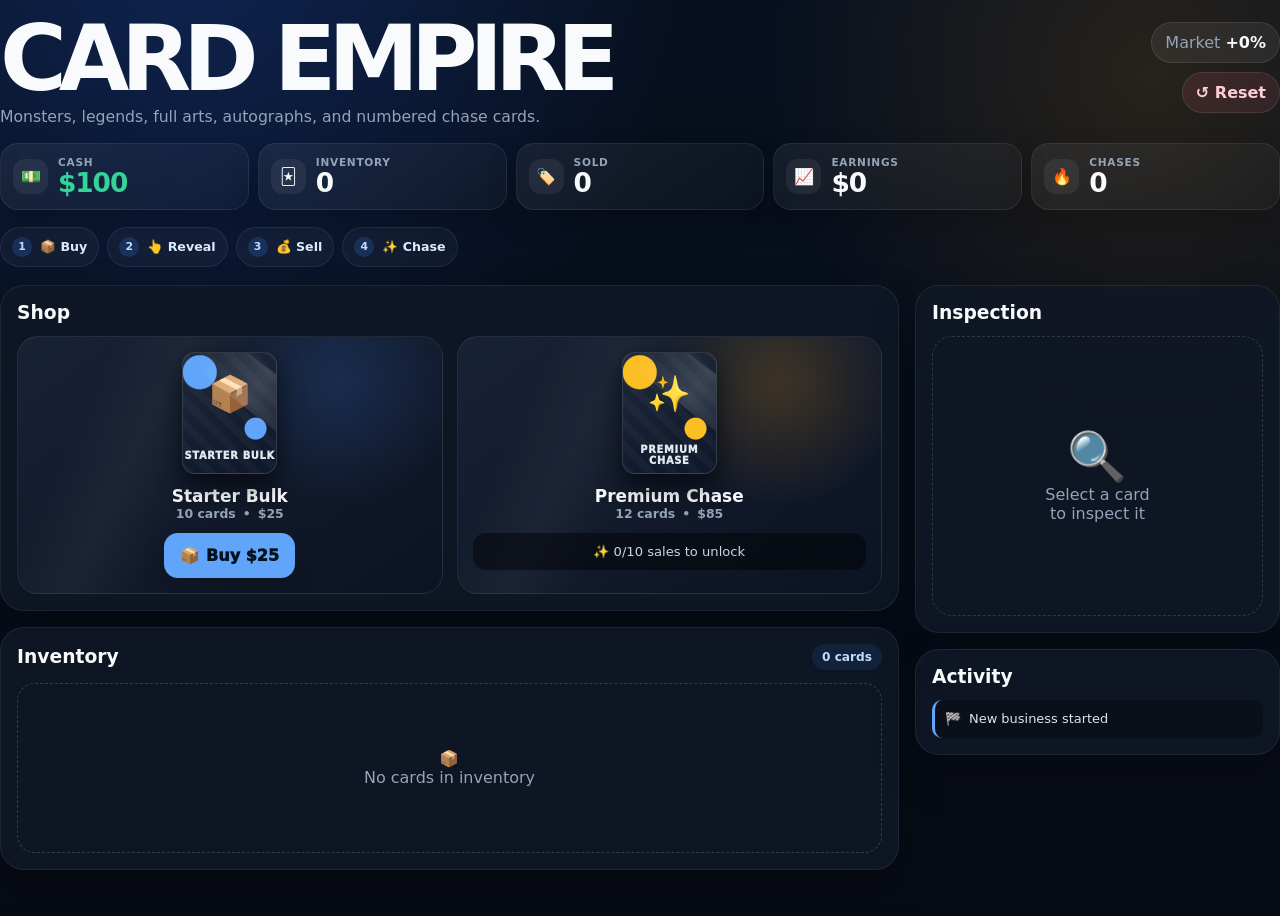
==== commit d214b890: "Add unique card art and chase variants" ====
--- a/index.html
+++ b/index.html
@@ -1,61 +1,32 @@
 <!DOCTYPE html>
 <html lang="en">
 <head>
-<meta charset="UTF-8"><meta name="viewport" content="width=device-width,initial-scale=1,viewport-fit=cover"><title>Card Empire</title>
-<style>
-:root{--bg:#070b14;--panel:#101827;--panel2:#182235;--text:#f8fafc;--muted:#94a3b8;--green:#34d399;--gold:#fbbf24;--blue:#60a5fa;--common:#94a3b8;--uncommon:#34d399;--rare:#60a5fa;--epic:#c084fc;--legendary:#fbbf24}*{box-sizing:border-box}html{background:var(--bg)}body{margin:0;min-height:100vh;color:var(--text);font-family:Inter,system-ui,-apple-system,BlinkMacSystemFont,"Segoe UI",sans-serif;background:radial-gradient(circle at 15% -5%,#2563eb3d,transparent 34%),radial-gradient(circle at 90% 8%,#f59e0b22,transparent 27%),linear-gradient(180deg,#07101f,var(--bg))}button{font:inherit;color:inherit;border:0;cursor:pointer;touch-action:manipulation}button:disabled{cursor:not-allowed;opacity:.42}.app{width:min(1220px,100%-28px);margin:auto;padding:22px 0 46px}.top{display:flex;justify-content:space-between;align-items:flex-start;gap:18px;margin-bottom:17px}h1{font-size:clamp(3rem,11vw,5.7rem);line-height:.82;margin:0 0 10px;letter-spacing:-.09em;text-transform:uppercase}.tagline{margin:0;color:var(--muted);font-size:.98rem}.top-actions{display:grid;justify-items:end;gap:9px;flex-shrink:0}.market,.reset{border:1px solid #ffffff18;border-radius:999px;padding:10px 13px}.market{background:#ffffff10;color:var(--muted);white-space:nowrap}.market strong{color:var(--text)}.reset{background:#fb71851c;color:#fecdd3;font-weight:850}.stats{display:grid;grid-template-columns:repeat(5,1fr);gap:9px;margin-bottom:17px}.stat{display:flex;align-items:center;gap:10px;min-width:0;padding:12px;border:1px solid #ffffff13;border-radius:18px;background:linear-gradient(145deg,#ffffff10,#ffffff06);box-shadow:0 14px 30px #00000030}.icon-bubble{display:grid;place-items:center;width:35px;height:35px;flex:none;border-radius:12px;background:#ffffff10}.stat small{display:block;color:var(--muted);font-size:.66rem;font-weight:850;letter-spacing:.07em;text-transform:uppercase}.stat strong{display:block;overflow:hidden;font-size:clamp(1.08rem,3.8vw,1.65rem);line-height:1.1;letter-spacing:-.04em;text-overflow:ellipsis;white-space:nowrap}.cash strong{color:var(--green)}.steps{display:flex;gap:8px;margin-bottom:18px}.step{display:flex;align-items:center;gap:8px;padding:9px 11px;border:1px solid #ffffff12;border-radius:999px;background:#ffffff09;color:#dbeafe;font-size:.79rem;font-weight:800;white-space:nowrap}.step b{display:grid;place-items:center;width:20px;height:20px;border-radius:50%;background:#3b82f633;color:#bfdbfe;font-size:.68rem}.layout{display:grid;grid-template-columns:minmax(0,1fr)365px;gap:16px;align-items:start}.section{padding:16px;border:1px solid #ffffff12;border-radius:24px;background:#101827cf;box-shadow:0 18px 45px #00000038}.shop{margin-bottom:16px}.section-head{display:flex;justify-content:space-between;align-items:center;gap:14px;margin-bottom:13px}.section h2{margin:0;font-size:1.17rem}.counter{padding:6px 10px;border-radius:999px;background:#3b82f61d;color:#bfdbfe;font-size:.76rem;font-weight:900}.lots{display:grid;grid-template-columns:repeat(2,1fr);gap:14px}.lot{position:relative;min-height:212px;padding:15px;overflow:hidden;border:1px solid #ffffff16;border-radius:21px;background:linear-gradient(145deg,var(--panel2),#0c1322)}.lot:before{position:absolute;inset:0;content:"";background:linear-gradient(115deg,transparent 18%,#ffffff0a 31%,transparent 44%),radial-gradient(circle at 76% 18%,var(--lotglow),transparent 32%)}.lot.starter{--lotglow:#3b82f62b}.lot.premium{--lotglow:#f59e0b30}.pack{position:relative;width:95px;height:122px;margin:auto;overflow:hidden;border:1px solid #ffffff22;border-radius:13px;background:linear-gradient(160deg,#1e293b,#0f172a);box-shadow:0 11px 24px #0009}.pack:before{position:absolute;inset:0;content:"";background:radial-gradient(circle at 18% 16%,var(--packcolor) 0 13%,transparent 14%),radial-gradient(circle at 78% 63%,var(--packcolor) 0 10%,transparent 11%),repeating-linear-gradient(45deg,#ffffff07 0 8px,transparent 8px 16px)}.pack:after{position:absolute;top:12px;right:-45px;width:130px;height:45px;content:"";background:linear-gradient(90deg,transparent,#ffffff24,transparent);transform:rotate(38deg)}.starter .pack{--packcolor:#60a5fa}.premium .pack{--packcolor:#fbbf24}.pack-symbol{position:relative;display:grid;place-items:center;height:83px;font-size:2.2rem}.pack-name{position:relative;display:grid;place-items:center;height:39px;color:#e2e8f0;font-size:.62rem;font-weight:950;letter-spacing:.07em;text-align:center;text-transform:uppercase}.lot-content{position:relative;display:grid;gap:12px;text-align:center}.lot h3{margin:0;font-size:1.06rem}.lot-meta{display:flex;justify-content:center;gap:7px;color:var(--muted);font-size:.78rem;font-weight:750}.buy,.sell{border-radius:14px;padding:13px 16px;font-weight:950;box-shadow:0 9px 22px #00000030}.buy{justify-self:center;background:var(--blue);color:#03101d}.sell{width:100%;background:var(--green);color:#03110d}.locked{position:relative;padding:11px 12px;border-radius:13px;background:#0000007a;color:#cbd5e1;font-size:.82rem}.inventory{display:grid;grid-template-columns:repeat(auto-fill,minmax(112px,1fr));gap:11px;min-height:170px}.empty{grid-column:1/-1;display:grid;place-items:center;min-height:170px;border:1px dashed #ffffff2a;border-radius:18px;color:var(--muted);text-align:center}.tile{position:relative;display:block;width:100%;overflow:hidden;padding:0;border:3px solid transparent;border-radius:17px;background:transparent;transition:transform .16s ease,filter .16s ease}.tile:hover{transform:translateY(-3px);filter:brightness(1.06)}.tile.selected{border-color:var(--gold);box-shadow:0 0 0 3px #fbbf2428,0 13px 32px #00000047}.face,.backface{position:relative;display:flex;flex-direction:column;width:100%;aspect-ratio:3/4.14;overflow:hidden;border-radius:14px;text-align:left}.face{border:1px solid var(--rarity);background:radial-gradient(circle at 50% 31%,#ffffff17,transparent 34%),linear-gradient(145deg,var(--c1),var(--c2));box-shadow:inset 0 0 0 2px #ffffff12,inset 0 -35px 55px #0000003d}.face:before{position:absolute;left:-70%;top:-20%;width:60%;height:145%;content:"";background:linear-gradient(90deg,transparent,#ffffff2c,transparent);transform:rotate(24deg)}.face:after{position:absolute;inset:6px;content:"";pointer-events:none;border:1px solid #ffffff2c;border-radius:10px}.Common{--rarity:var(--common)}.Uncommon{--rarity:var(--uncommon)}.Rare{--rarity:var(--rare)}.Epic{--rarity:var(--epic)}.Legendary{--rarity:var(--legendary)}.ribbon{position:relative;z-index:1;display:flex;align-items:center;gap:5px;padding:8px 9px;background:#03071259;font-size:.55rem;font-weight:950;letter-spacing:.06em;text-transform:uppercase}.ribbon b{overflow:hidden;max-width:100%;color:var(--rarity);text-overflow:ellipsis;white-space:nowrap}.visual{position:relative;z-index:1;display:grid;place-items:center;flex:1;overflow:hidden}.visual:before{position:absolute;width:110%;height:110%;content:"";background:repeating-conic-gradient(from 15deg,#ffffff0d 0 8deg,transparent 8deg 18deg);opacity:.65;border-radius:50%;transform:scale(1.3)}.art-ring{position:absolute;width:78%;aspect-ratio:1;border:2px solid #ffffff22;border-radius:50%;background:radial-gradient(circle,#ffffff16,transparent 58%)}.artwork{position:relative;width:88%;height:88%;color:#f8fafc;filter:drop-shadow(0 12px 13px #0009)}.artwork svg{display:block;width:100%;height:100%}.number{position:absolute;right:11%;bottom:5%;padding:2px 7px;border-radius:999px;background:#0008;font-size:clamp(.7rem,3vw,1rem);font-weight:1000}.title-wrap{position:relative;z-index:1;min-height:68px;padding:10px 9px;background:linear-gradient(180deg,#03071259,#030712c9)}.card-name{overflow:hidden;display:-webkit-box;-webkit-box-orient:vertical;-webkit-line-clamp:2;font-size:.74rem;font-weight:950;line-height:1.22}.condition{display:inline-block;margin-top:5px;padding:3px 6px;border-radius:999px;background:#ffffff13;color:#e2e8f0;font-size:.56rem;font-weight:850}.backface{align-items:center;justify-content:center;gap:12px;border:1px solid #60a5fa3f;background:radial-gradient(circle at 50% 34%,#60a5fa30,transparent 38%),repeating-linear-gradient(45deg,#27344b 0 9px,#1c293e 9px 18px)}.backface:before{position:absolute;inset:7px;content:"";border:1px solid #ffffff2d;border-radius:10px}.medallion{display:grid;place-items:center;width:66px;height:66px;border:2px solid #fbbf2454;border-radius:50%;background:linear-gradient(145deg,#111827,#1d4ed84f);color:#fde68a;font-size:1.25rem;font-weight:1000;letter-spacing:-.07em;box-shadow:0 0 34px #3b82f628}.inspect-label{color:#e2e8f0;font-size:.63rem;font-weight:950;letter-spacing:.11em;text-transform:uppercase}.side{display:grid;gap:16px}.detail-card{width:min(100%,275px);margin:auto}.detail-card .face{box-shadow:inset 0 0 0 2px #ffffff16,inset 0 -50px 75px #00000047,0 20px 45px #0008}.detail-card .ribbon{padding:12px;font-size:.68rem}.detail-card .artwork{width:92%;height:92%}.detail-card .title-wrap{min-height:88px;padding:13px}.detail-card .card-name{font-size:.93rem}.detail-stats{display:grid;gap:8px;margin-top:14px}.detail-row{display:flex;justify-content:space-between;gap:12px;padding:10px 0;border-bottom:1px solid #ffffff0f}.detail-row span:first-child{color:var(--muted)}.gold{color:var(--gold);font-weight:900}.green{color:var(--green);font-weight:950}.empty-details{display:grid;place-items:center;min-height:280px;padding:23px;border:1px dashed #ffffff24;border-radius:20px;color:var(--muted);text-align:center}.log{display:grid;gap:8px;max-height:270px;margin:12px 0 0;padding:0;overflow:auto;list-style:none}.log li{display:flex;gap:8px;padding:10px;border-left:3px solid var(--blue);border-radius:10px;background:#0000004a;color:#dbe4ef;font-size:.81rem;line-height:1.38}.log .earn{border-color:var(--green)}.log .unlock{border-color:var(--gold)}@media(max-width:920px){.stats{grid-template-columns:repeat(3,1fr)}.layout{grid-template-columns:1fr}.side{order:-1}.detail-card{width:min(78vw,310px)}}@media(max-width:570px){.app{width:min(100%-20px,1220px);padding-top:15px}.top{align-items:stretch;flex-direction:column}.top-actions{grid-template-columns:1fr auto;align-items:center;justify-items:stretch}.market{text-align:center}.stats{grid-template-columns:repeat(2,1fr)}.stat:last-child{grid-column:1/-1}.steps{width:100%;overflow:auto;padding-bottom:3px}.step{flex:none}.lots{grid-template-columns:1fr}.inventory{grid-template-columns:repeat(3,1fr);gap:8px}.counter{display:none}.detail-card{width:min(82vw,300px)}}
-</style>
+<meta charset="UTF-8"><meta name="viewport" content="width=device-width,initial-scale=1,viewport-fit=cover"><title>Card Empire</title><link rel="stylesheet" href="styles.css">
 </head>
 <body>
-<svg width="0" height="0" style="position:absolute" aria-hidden="true"><defs>
-<symbol id="art-drake" viewBox="0 0 100 100"><path fill="#fff" opacity=".9" d="M29 58c-6-13 3-25 15-23 1-10 12-17 25-14l-5 8 10 4-8 5c2 14-8 29-24 27l-7 18-6-2 3-15c-8 0-14-3-17-8Z"/><path fill="#fff" opacity=".55" d="M26 54 8 35l21 7 2-16 12 18M66 30l10-17 3 18 14-4-14 13"/><circle cx="59" cy="31" r="3" fill="#111827"/><path fill="#fff" d="m41 35 7-11 3 12"/></symbol>
-<symbol id="art-golem" viewBox="0 0 100 100"><path fill="#fff" opacity=".55" d="M24 42 36 24h28l12 18-8 39H32Z"/><path fill="#fff" opacity=".9" d="m29 47-17 8 8 20 14-9m37-19 17 8-8 20-14-9M37 25l-9-13h44l-9 13"/><path fill="#111827" d="M39 40h8v5h-8zm14 0h8v5h-8z"/><path fill="#fff" d="m50 51 8 11-8 12-8-12Z"/></symbol>
-<symbol id="art-serpent" viewBox="0 0 100 100"><path fill="none" stroke="#fff" stroke-width="15" stroke-linecap="round" opacity=".9" d="M23 76c34 8 52-2 38-17C46 43 58 30 78 31"/><path fill="#fff" d="m74 18 20 8-17 13c-1-8-2-14-3-21Z"/><circle cx="82" cy="28" r="3" fill="#111827"/><path stroke="#fff" stroke-width="4" stroke-linecap="round" d="M17 70c10-8 21-9 32-4"/></symbol>
-<symbol id="art-phoenix" viewBox="0 0 100 100"><path fill="#fff" opacity=".9" d="M50 30c8 12 7 27 0 45-7-18-8-33 0-45Z"/><path fill="#fff" opacity=".65" d="M47 45C30 41 19 28 15 10c17 4 30 15 36 31m2 0c17-4 28-17 32-35-17 4-30 15-36 31"/><path fill="#fff" d="m50 23 7-14 2 15 12-4-11 11"/><circle cx="55" cy="25" r="2" fill="#111827"/><path fill="#fff" opacity=".55" d="m46 72-16 19 18-6 2 9 2-9 18 6-16-19"/></symbol>
-<symbol id="art-titan" viewBox="0 0 100 100"><path fill="#fff" opacity=".85" d="M50 13 69 37 61 82H39L31 37Z"/><path fill="#fff" opacity=".55" d="M33 39 7 54l19 9m41-24 26 15-19 9M41 16 25 3l2 20m32-7L75 3l-2 20"/><circle cx="43" cy="39" r="4" fill="#111827"/><circle cx="57" cy="39" r="4" fill="#111827"/><path stroke="#fff" stroke-width="5" stroke-linecap="round" d="M20 86c10-7 20 7 30 0s20 7 30 0" opacity=".7"/></symbol>
-<symbol id="art-imp" viewBox="0 0 100 100"><path fill="#fff" opacity=".9" d="M50 31c18 0 29 14 26 31-3 17-15 27-26 27S27 79 24 62c-3-17 8-31 26-31Z"/><path fill="#fff" d="m32 29-10-19 20 11m26-1L78 10 68 29M36 81l-9 12 17-7m20 5 9 12-17-7"/><circle cx="40" cy="52" r="5" fill="#111827"/><circle cx="60" cy="52" r="5" fill="#111827"/><path fill="#111827" d="M40 68c7 5 13 5 20 0-6 10-14 10-20 0Z"/></symbol>
-<symbol id="art-beast" viewBox="0 0 100 100"><path fill="#fff" opacity=".9" d="M22 58c1-18 14-29 31-27l22 8 10 15-11 4 3 14-12 4-6-10H38l-7 11-13-4 7-16Z"/><path fill="#fff" d="m35 29-7-14 17 9m19 4 7-13 7 17"/><circle cx="66" cy="44" r="4" fill="#111827"/><path stroke="#fff" stroke-width="5" stroke-linecap="round" d="m24 60-14 8"/></symbol>
-<symbol id="art-moth" viewBox="0 0 100 100"><path fill="#fff" opacity=".85" d="M47 20h6v62h-6z"/><path fill="#fff" opacity=".65" d="M45 26C29 8 12 11 6 34c13 1 24 8 36 22M55 26c16-18 33-15 39 8-13 1-24 8-36 22M45 54C31 48 18 55 13 77c12-2 23-4 32-11m10-12c14-6 27-1 32 23-12-2-23-4-32-11"/><circle cx="40" cy="34" r="5" fill="#111827"/><circle cx="60" cy="34" r="5" fill="#111827"/></symbol>
-<symbol id="art-athlete" viewBox="0 0 100 100"><circle cx="51" cy="17" r="10" fill="#fff"/><path fill="#fff" opacity=".9" d="M38 29h26l5 26-10 4v27H53V58l-9 18-13-6 9-22-6-10Z"/><path fill="#fff" opacity=".65" d="M64 30l19 9-5 12-15-7M37 31 18 24l4 14 15 6"/><circle cx="77" cy="69" r="10" fill="none" stroke="#fff" stroke-width="5"/></symbol>
-<symbol id="art-baseball" viewBox="0 0 100 100"><use href="#art-athlete"/><path stroke="#fff" stroke-width="5" stroke-linecap="round" d="M15 78 62 31m11 28a10 10 0 1 1 0 20 10 10 0 0 1 0-20Zm-7 3c5 3 9 9 11 15m1-17c-5-2-11-7-13-13" fill="none"/></symbol>
-<symbol id="art-basketball" viewBox="0 0 100 100"><use href="#art-athlete"/><path stroke="#fff" stroke-width="4" d="M67 59h20M77 49c-9 9-9 29 0 40m0-40c9 9 9 29 0 40" fill="none"/></symbol>
-<symbol id="art-football" viewBox="0 0 100 100"><use href="#art-athlete"/><ellipse cx="77" cy="69" rx="14" ry="9" fill="#fff"/><path stroke="#111827" stroke-width="2" d="M71 69h12m-4-3v6"/></symbol>
-<symbol id="art-soccer" viewBox="0 0 100 100"><use href="#art-athlete"/><path fill="#fff" d="m77 56 11 8-4 13h-14l-4-13Zm0 8 7 5-3 8h-8l-3-8Z"/><path stroke="#fff" stroke-width="3" d="m77 56 0 8m11-8-7 5m4 13-3-8m-12 0-7-5m4 13 3-8" fill="none"/></symbol>
+<svg class="sprite" aria-hidden="true"><defs>
+<symbol id="mossback" viewBox="0 0 100 100"><path fill="#fff" opacity=".82" d="M20 61c0-20 13-35 31-35s29 15 29 35c0 15-13 25-30 25S20 76 20 61Z"/><path fill="#fff" opacity=".45" d="M31 52 23 27l20 12L52 15l7 25 22-13-7 26"/><circle cx="40" cy="51" r="4" fill="#111827"/><circle cx="60" cy="51" r="4" fill="#111827"/><path stroke="#111827" stroke-width="4" stroke-linecap="round" d="M42 68c6 4 12 4 18 0M50 29v39M30 51h40"/></symbol>
+<symbol id="glimmer" viewBox="0 0 100 100"><path fill="#fff" opacity=".92" d="M50 27c16 0 27 12 25 29-3 21-13 31-25 31S28 77 25 56c-2-17 9-29 25-29Z"/><path fill="#fff" d="m34 28-13-20 24 14m21-6L79 8 66 28M39 78l-13 16 20-10m15 2 13 16-20-10"/><circle cx="40" cy="52" r="5" fill="#111827"/><circle cx="61" cy="52" r="5" fill="#111827"/><path fill="#fff" d="m57 8-19 33h12l-8 26 24-36H53Z"/></symbol>
+<symbol id="tunnel" viewBox="0 0 100 100"><path fill="#fff" opacity=".9" d="M15 62c4-20 19-31 39-27l24 8 11 15-14 4 4 13-14 5-7-13H35l-8 12-15-4 8-16Z"/><path fill="#fff" d="M34 33 27 14l21 13m18 5 10-17 6 21"/><circle cx="67" cy="47" r="4" fill="#111827"/><path stroke="#fff" stroke-width="5" stroke-linecap="round" d="m19 64-12 10m39-47c-7 0-12 5-15 12"/></symbol>
+<symbol id="ember" viewBox="0 0 100 100"><path fill="#fff" opacity=".94" d="M23 62c-5-18 8-31 24-28 5-11 18-16 32-11l-9 9 14 5-11 6c2 17-9 34-29 31L36 91l-7-3 6-16c-7-1-11-5-12-10Z"/><path fill="#fff" opacity=".58" d="M25 57 5 31l25 11 2-20 16 20"/><path fill="#fff" d="m65 27 11-19 4 20 15-6-16 16"/><circle cx="66" cy="35" r="4" fill="#111827"/><path fill="#fff" opacity=".78" d="M31 72c-4 12-14 15-26 11 10-3 15-8 17-16"/></symbol>
+<symbol id="coral" viewBox="0 0 100 100"><path fill="#fff" opacity=".9" d="M26 68c10 11 29 12 42 2 16-12 12-30 0-32 14-9 4-27-11-22-12 4-17 15-23 32-4 7-7 14-8 22Z"/><path fill="#fff" opacity=".55" d="M49 43C61 28 75 18 92 18c-4 17-16 28-31 36M36 49C24 40 13 36 5 39c5 13 16 20 30 23"/><circle cx="62" cy="28" r="4" fill="#111827"/><path fill="#fff" d="m46 16 8-11 6 12m-35 62c10-5 18-4 25 3"/></symbol>
+<symbol id="thorn" viewBox="0 0 100 100"><path fill="#fff" opacity=".9" d="M19 65c-1-20 13-35 33-32l24 7 11 19-14 3 3 14-14 5-7-12H38l-8 10-14-4 8-14Z"/><path fill="#fff" d="m38 31-9-21 19 14m8-3 3-18 9 18m7 5 13-13 2 20"/><circle cx="68" cy="46" r="4" fill="#111827"/><path fill="#fff" opacity=".6" d="m26 49-16-9 11 18m55-5 18-10-12 20"/></symbol>
+<symbol id="storm" viewBox="0 0 100 100"><path fill="#fff" opacity=".9" d="M17 65c0-18 15-31 34-29l23 8 11 17-14 3 4 13-14 5-7-12H37l-8 10-15-4 8-14Z"/><path fill="#fff" d="m40 36-7-25 19 16m11-1 8-21 9 22"/><circle cx="67" cy="48" r="4" fill="#111827"/><path fill="#fff" d="m59 2-18 30h11L43 60l23-33H55Z"/></symbol>
+<symbol id="obsidian" viewBox="0 0 100 100"><path fill="#fff" opacity=".88" d="M26 49 39 22h23l14 27-10 37H36Z"/><path fill="#fff" opacity=".55" d="M39 22 50 5l12 17M26 49 6 60l15 21 15-5m38-27 20 11-15 21-15-5"/><path fill="#111827" d="M39 42h9v6h-9zm14 0h9v6h-9z"/><path fill="#fff" d="m50 52 10 13-10 14-10-14Z"/></symbol>
+<symbol id="lunar" viewBox="0 0 100 100"><path fill="#fff" opacity=".88" d="M48 17h5v69h-5z"/><path fill="#fff" opacity=".62" d="M47 25C30 5 10 8 5 35c14 0 26 9 39 25M53 25c17-20 37-17 42 10-14 0-26 9-39 25M47 55c-15-7-29 0-34 25 13-2 25-5 34-12m6-13c15-7 29 0 34 25-13-2-25-5-34-12"/><circle cx="36" cy="36" r="6" fill="#111827"/><circle cx="64" cy="36" r="6" fill="#111827"/><path stroke="#fff" stroke-width="3" d="M48 16c-6-7-12-10-18-9m22 9c6-7 12-10 18-9"/></symbol>
+<symbol id="frost" viewBox="0 0 100 100"><path fill="#fff" opacity=".9" d="M18 67c-2-19 11-34 32-32l25 7 11 17-14 4 4 13-14 5-7-13H38l-8 11-15-5 8-14Z"/><path fill="#fff" d="m37 33-10-20 20 14m9-2 5-22 9 22m12 5 14-13 1 20"/><circle cx="68" cy="47" r="4" fill="#111827"/><path fill="none" stroke="#fff" stroke-width="6" stroke-linecap="round" d="M23 71c-14 4-15-12-4-14"/></symbol>
+<symbol id="void" viewBox="0 0 100 100"><path fill="none" stroke="#fff" stroke-width="14" stroke-linecap="round" opacity=".92" d="M18 78c29 9 53 2 48-12-5-16-27-9-21-26 5-14 25-17 40-10"/><path fill="#fff" d="m78 18 19 11-19 12c0-8-1-15 0-23Z"/><circle cx="85" cy="30" r="3" fill="#111827"/><circle cx="31" cy="24" r="10" fill="none" stroke="#fff" stroke-width="4" opacity=".55"/><circle cx="20" cy="75" r="16" fill="none" stroke="#fff" stroke-width="4" opacity=".32"/></symbol>
+<symbol id="solar" viewBox="0 0 100 100"><path fill="#fff" opacity=".93" d="M50 25c10 14 10 32 0 55-10-23-10-41 0-55Z"/><path fill="#fff" opacity=".64" d="M47 42C29 39 17 25 12 5c19 4 32 16 39 32m2 0c18-3 30-17 35-37-19 4-32 16-39 32"/><path fill="#fff" d="m50 18 7-16 4 16 14-5-12 12"/><circle cx="57" cy="22" r="3" fill="#111827"/><path fill="#fff" opacity=".62" d="m47 76-20 18 22-7 1 11 1-11 22 7-20-18"/></symbol>
+<symbol id="abyssal" viewBox="0 0 100 100"><path fill="#fff" opacity=".86" d="M50 10 72 36 64 84H36L28 36Z"/><path fill="#fff" opacity=".58" d="M31 40 6 57l21 8m42-25 25 17-21 8M39 14 23 2l2 22m36-10L77 2l-2 22"/><circle cx="43" cy="39" r="4" fill="#111827"/><circle cx="58" cy="39" r="4" fill="#111827"/><path stroke="#fff" stroke-width="5" stroke-linecap="round" d="M15 88c12-9 23 7 35 0s23 7 35 0" opacity=".7"/></symbol>
+<symbol id="celestial" viewBox="0 0 100 100"><path fill="#fff" opacity=".92" d="M26 68c-3-20 10-34 29-33l24 8 10 15-12 4 4 14-13 4-7-12H40l-7 12-14-4 9-15Z"/><path fill="#fff" opacity=".62" d="M27 50 7 22c14 2 25 11 32 25m29-8c2-18 13-30 29-36-3 18-13 30-27 40"/><path fill="#fff" d="m38 34-5-23 17 15m12-2 8-20 8 21"/><circle cx="69" cy="45" r="4" fill="#111827"/><path stroke="#fff" stroke-width="4" d="M17 21l6 6m72-14-6 6M50 3v10"/></symbol>
+<symbol id="art-baseball" viewBox="0 0 100 100"><circle cx="45" cy="17" r="9" fill="#fff"/><path fill="#fff" opacity=".93" d="M34 30h23l10 15-8 7 3 42H51V61l-10 20-13-7 9-22-7-11Z"/><path stroke="#fff" stroke-width="6" stroke-linecap="round" d="M13 84 63 34M67 55a12 12 0 1 1 0 24 12 12 0 0 1 0-24Zm-9 4c6 4 11 11 13 18m2-20c-6-3-13-9-15-17" fill="none"/></symbol>
+<symbol id="art-basketball" viewBox="0 0 100 100"><circle cx="46" cy="16" r="9" fill="#fff"/><path fill="#fff" opacity=".93" d="M34 29h24l9 19-8 7v38H49V59l-10 21-13-7 9-23-7-9Z"/><circle cx="76" cy="68" r="14" fill="none" stroke="#fff" stroke-width="5"/><path stroke="#fff" stroke-width="4" d="M62 68h28M76 54c-10 10-10 18 0 28m0-28c10 10 10 18 0 28" fill="none"/></symbol>
+<symbol id="art-football" viewBox="0 0 100 100"><circle cx="43" cy="16" r="9" fill="#fff"/><path fill="#fff" opacity=".93" d="M31 29h24l10 17-8 8 2 39H48V58L38 79l-13-7 9-22-8-10Z"/><ellipse cx="75" cy="68" rx="18" ry="11" fill="#fff"/><path stroke="#111827" stroke-width="2" d="M67 68h16m-4-4v8"/></symbol>
+<symbol id="art-soccer" viewBox="0 0 100 100"><circle cx="45" cy="16" r="9" fill="#fff"/><path fill="#fff" opacity=".93" d="M33 29h24l9 19-8 7 2 38H49V59l-10 21-13-7 9-23-7-9Z"/><path fill="#fff" d="m78 52 14 10-5 17H69l-5-17Zm0 10 8 6-3 9H73l-3-9Z"/><path stroke="#fff" stroke-width="3" d="m78 52 0 10m14-10-8 6m5 17-3-9m-13 0-9-4m5 17 3-9" fill="none"/></symbol>
 </defs></svg>
-<main class="app">
-<header class="top"><div><h1>Card Empire</h1><p class="tagline">Discover monsters, prospects, superstars, and legends.</p></div><div class="top-actions"><div class="market">Market <strong id="market">+0%</strong></div><button class="reset" id="reset">↺ Reset</button></div></header>
-<section class="stats"><div class="stat cash"><div class="icon-bubble">💵</div><div><small>Cash</small><strong id="cash">$100</strong></div></div><div class="stat"><div class="icon-bubble">🃏</div><div><small>Inventory</small><strong id="count">0</strong></div></div><div class="stat"><div class="icon-bubble">🏷️</div><div><small>Sold</small><strong id="sold">0</strong></div></div><div class="stat"><div class="icon-bubble">📈</div><div><small>Earnings</small><strong id="earnings">$0</strong></div></div><div class="stat"><div class="icon-bubble">⭐</div><div><small>Average</small><strong id="average">$0</strong></div></div></section>
-<div class="steps"><div class="step"><b>1</b>📦 Buy lots</div><div class="step"><b>2</b>👆 Inspect</div><div class="step"><b>3</b>💰 Sell</div><div class="step"><b>4</b>✨ Unlock</div></div>
-<div class="layout"><div><section class="section shop"><div class="section-head"><h2>Shop</h2></div><div class="lots" id="lots"></div></section><section class="section"><div class="section-head"><h2>Inventory</h2><span class="counter" id="remaining">0 cards</span></div><div class="inventory" id="inventory"></div></section></div><aside class="side"><section class="section"><div class="section-head"><h2>Inspection</h2></div><div id="details"></div></section><section class="section"><div class="section-head"><h2>Activity</h2></div><ul class="log" id="log"></ul></section></aside></div>
-</main>
-<script>
-"use strict";
-const LOTS=[{id:"starter",name:"Starter Bulk",icon:"📦",cost:25,count:10,min:4,max:28,className:"starter"},{id:"better",name:"Premium Chase",icon:"✨",cost:85,count:12,min:16,max:120,className:"premium"}];
-const MULT={Common:.48,Uncommon:.8,Rare:1.45,Epic:3,Legendary:6.2},ERR={Common:.1,Uncommon:.14,Rare:.2,Epic:.3,Legendary:.42};
-const CONDITIONS=[["Poor","POOR",10,.35],["Played","PLAYED",20,.55],["Good","GOOD",30,.75],["Near Mint","NM",29,1],["Gem Mint","GEM",11,1.28]];
-const CATALOG=[
-{lot:"starter",kind:"monster",name:"Mossback Guardian",label:"Earth",rarity:"Common",art:"art-golem",chance:27,colors:["#22c55e","#064e3b"]},{lot:"starter",kind:"monster",name:"Glimmer Imp",label:"Spark",rarity:"Common",art:"art-imp",chance:25,colors:["#f97316","#713f12"]},{lot:"starter",kind:"monster",name:"Tunnel Hyena",label:"Beast",rarity:"Common",art:"art-beast",chance:24,colors:["#a16207","#3f2d12"]},{lot:"starter",kind:"monster",name:"Ember Drake",label:"Fire",rarity:"Uncommon",art:"art-drake",chance:16,colors:["#ef4444","#4c0519"]},{lot:"starter",kind:"monster",name:"Coral Siren",label:"Water",rarity:"Uncommon",art:"art-serpent",chance:15,colors:["#06b6d4","#164e63"]},{lot:"starter",kind:"monster",name:"Thorn Stalker",label:"Nature",rarity:"Uncommon",art:"art-beast",chance:14,colors:["#16a34a","#052e16"]},{lot:"starter",kind:"monster",name:"Storm Jackal",label:"Lightning",rarity:"Rare",art:"art-beast",chance:7,colors:["#60a5fa","#172554"]},{lot:"better",kind:"monster",name:"Obsidian Golem",label:"Metal",rarity:"Rare",art:"art-golem",chance:18,colors:["#64748b","#020617"]},{lot:"better",kind:"monster",name:"Lunar Moth",label:"Psychic",rarity:"Rare",art:"art-moth",chance:17,colors:["#818cf8","#1e1b4b"]},{lot:"better",kind:"monster",name:"Frost Manticore",label:"Ice",rarity:"Rare",art:"art-beast",chance:16,colors:["#67e8f9","#164e63"]},{lot:"better",kind:"monster",name:"Void Serpent",label:"Shadow",rarity:"Epic",art:"art-serpent",chance:9,colors:["#a855f7","#2e1065"]},{lot:"better",kind:"monster",name:"Solar Phoenix",label:"Light",rarity:"Epic",art:"art-phoenix",chance:8,colors:["#facc15","#7c2d12"]},{lot:"better",kind:"monster",name:"Abyssal Titan",label:"Abyss",rarity:"Legendary",art:"art-titan",chance:3,colors:["#2563eb","#172554"]},{lot:"better",kind:"monster",name:"Celestial Chimera",label:"Cosmic",rarity:"Legendary",art:"art-drake",chance:2,colors:["#f472b6","#3b0764"]},
-{lot:"starter",kind:"sports",sport:"Baseball",name:"Nico Alvarez RC",label:"Prospect",rarity:"Common",art:"art-baseball",number:"24",chance:24,colors:["#3b82f6","#0f3b75"]},{lot:"starter",kind:"sports",sport:"Baseball",name:"Marcus Steele",label:"All-Star",rarity:"Uncommon",art:"art-baseball",number:"08",chance:11,colors:["#2563eb","#172554"]},{lot:"starter",kind:"sports",sport:"Basketball",name:"Trey Holloway RC",label:"Prospect",rarity:"Common",art:"art-basketball",number:"12",chance:24,colors:["#f97316","#7c2d12"]},{lot:"starter",kind:"sports",sport:"Basketball",name:"Andre Cross",label:"All-Star",rarity:"Uncommon",art:"art-basketball",number:"03",chance:11,colors:["#ea580c","#431407"]},{lot:"starter",kind:"sports",sport:"Football",name:"Darius Reed RC",label:"Prospect",rarity:"Common",art:"art-football",number:"18",chance:24,colors:["#a16207","#3f2a0b"]},{lot:"starter",kind:"sports",sport:"Football",name:"Talon Price",label:"All-Star",rarity:"Uncommon",art:"art-football",number:"11",chance:11,colors:["#ca8a04","#422006"]},{lot:"starter",kind:"sports",sport:"Soccer",name:"Luca Moretti RC",label:"Prospect",rarity:"Common",art:"art-soccer",number:"19",chance:24,colors:["#22c55e","#14532d"]},{lot:"starter",kind:"sports",sport:"Soccer",name:"Nico Duarte",label:"All-Star",rarity:"Uncommon",art:"art-soccer",number:"10",chance:11,colors:["#16a34a","#052e16"]},
-{lot:"better",kind:"sports",sport:"Baseball",name:"Carter Voss",label:"Superstar",rarity:"Epic",art:"art-baseball",number:"27",chance:8,colors:["#0ea5e9","#082f49"]},{lot:"better",kind:"sports",sport:"Baseball",name:"Eddie Comet Navarro",label:"Hall of Fame",rarity:"Legendary",art:"art-baseball",number:"44",chance:2,colors:["#eab308","#451a03"]},{lot:"better",kind:"sports",sport:"Basketball",name:"Dominique Fox",label:"Superstar",rarity:"Epic",art:"art-basketball",number:"23",chance:8,colors:["#f97316","#431407"]},{lot:"better",kind:"sports",sport:"Basketball",name:"Isaiah Skyline Turner",label:"Hall of Fame",rarity:"Legendary",art:"art-basketball",number:"34",chance:2,colors:["#8b5cf6","#2e1065"]},{lot:"better",kind:"sports",sport:"Football",name:"Xavier Stone",label:"Superstar",rarity:"Epic",art:"art-football",number:"07",chance:8,colors:["#84cc16","#1a2e05"]},{lot:"better",kind:"sports",sport:"Football",name:"Ray Iron Mile Maddox",label:"Hall of Fame",rarity:"Legendary",art:"art-football",number:"80",chance:2,colors:["#f59e0b","#451a03"]},{lot:"better",kind:"sports",sport:"Soccer",name:"Alejandro Vale",label:"Superstar",rarity:"Epic",art:"art-soccer",number:"09",chance:8,colors:["#14b8a6","#042f2e"]},{lot:"better",kind:"sports",sport:"Soccer",name:"Marco Golden Silva",label:"Hall of Fame",rarity:"Legendary",art:"art-soccer",number:"11",chance:2,colors:["#facc15","#422006"]}];
-const el=id=>document.getElementById(id),money=n=>new Intl.NumberFormat("en-US",{style:"currency",currency:"USD",maximumFractionDigits:0}).format(n);
-let state={cash:100,inventory:[],selected:null,sold:0,earnings:0,market:1,unlocked:false,nextId:1,log:[]};
-const rnd=(a,b)=>a+Math.random()*(b-a);
-function sample(items){let total=items.reduce((a,b)=>a+b.chance,0),roll=Math.random()*total;for(let item of items){roll-=item.chance;if(roll<=0)return item}return items.at(-1)}
-function condition(){let total=CONDITIONS.reduce((a,c)=>a+c[2],0),roll=Math.random()*total;for(let c of CONDITIONS){roll-=c[2];if(roll<=0)return c}return CONDITIONS.at(-1)}
-function createCard(lot){let item=sample(CATALOG.filter(x=>x.lot===lot.id)),cond=condition(),value=Math.max(1,Math.round(rnd(lot.min,lot.max)*MULT[item.rarity]*cond[3]*rnd(.9,1.1))),err=ERR[item.rarity];return{id:state.nextId++,kind:item.kind,sport:item.sport||"",name:item.name,label:item.label,rarity:item.rarity,art:item.art,number:item.number||"",conditionName:cond[0],conditionShort:cond[1],value,low:Math.max(1,Math.round(value*(1-err))),high:Math.round(value*(1+err)),c1:item.colors[0],c2:item.colors[1],revealed:false}}
-function offer(card){return Math.max(1,Math.round(card.value*state.market))}function note(text,type="info",icon="•"){state.log.unshift({text,type,icon});state.log=state.log.slice(0,9)}
-function buy(id){let lot=LOTS.find(x=>x.id===id);if(!lot||state.cash<lot.cost)return;if(id==="better"&&!state.unlocked)return;state.cash-=lot.cost;state.market=rnd(.92,1.12);for(let i=0;i<lot.count;i++)state.inventory.push(createCard(lot));note(`${lot.count} sealed cards added from ${lot.name}`,"info",lot.icon);render()}
-function inspect(id){let card=state.inventory.find(x=>x.id===id);if(!card)return;if(!card.revealed){card.revealed=true;note(`${card.rarity} • ${card.name}`,"info",card.kind==="sports"?"🏅":"🐉")}state.selected=id;render()}
-function sell(){let index=state.inventory.findIndex(x=>x.id===state.selected);if(index<0)return;let card=state.inventory[index],price=offer(card);state.inventory.splice(index,1);state.cash+=price;state.sold++;state.earnings+=price;state.selected=null;note(`Sale complete • ${money(price)}`,"earn","💰");if(!state.unlocked&&state.sold>=10){state.unlocked=true;note("Premium Chase lots unlocked","unlock","✨")}render()}
-function reset(){if(!confirm("Reset Card Empire and return to $100?"))return;state={cash:100,inventory:[],selected:null,sold:0,earnings:0,market:1,unlocked:false,nextId:1,log:[]};note("New business started","info","🏁");render()}
-function pct(m){let p=Math.round((m-1)*100);return (p>=0?"+":"")+p+"%"}
-function render(){el("cash").textContent=money(state.cash);el("count").textContent=state.inventory.length;el("remaining").textContent=state.inventory.length+" cards";el("sold").textContent=state.sold;el("earnings").textContent=money(state.earnings);el("average").textContent=money(state.sold?Math.round(state.earnings/state.sold):0);el("market").textContent=pct(state.market);renderLots();renderInventory();renderDetails();renderLog()}
-function renderLots(){el("lots").innerHTML=LOTS.map(lot=>{let locked=lot.id==="better"&&!state.unlocked,action=locked?`<div class="locked">✨ ${Math.min(state.sold,10)}/10 sales to unlock</div>`:`<button class="buy" data-lot="${lot.id}" ${state.cash>=lot.cost?"":"disabled"}>${lot.icon} Buy ${money(lot.cost)}</button>`;return `<article class="lot ${lot.className}"><div class="lot-content"><div class="pack"><div class="pack-symbol">${lot.icon}</div><div class="pack-name">${lot.name}</div></div><div><h3>${lot.name}</h3><div class="lot-meta"><span>${lot.count} cards</span><span>•</span><span>${money(lot.cost)}</span></div></div>${action}</div></article>`}).join("")}
-function cardFace(card){return `<div class="face ${card.rarity}" style="--c1:${card.c1};--c2:${card.c2}"><div class="ribbon"><span>${card.kind==="sports"?card.sport:card.label}</span><b>${card.label} • ${card.rarity}</b></div><div class="visual"><div class="art-ring"></div><div class="artwork"><svg viewBox="0 0 100 100"><use href="#${card.art}"></use></svg>${card.number?`<span class="number">#${card.number}</span>`:""}</div></div><div class="title-wrap"><div class="card-name">${card.name}</div><div class="condition">${card.conditionShort}</div></div></div>`}
-function renderInventory(){if(!state.inventory.length){el("inventory").innerHTML=`<div class="empty">📦<br>No cards in inventory</div>`;return}el("inventory").innerHTML=state.inventory.map(card=>card.revealed?`<button class="tile ${card.id===state.selected?"selected":""}" data-card="${card.id}" aria-label="Review ${card.name}">${cardFace(card)}</button>`:`<button class="tile" data-card="${card.id}" aria-label="Inspect sealed card"><div class="backface"><div class="medallion">CE</div><div class="inspect-label">Inspect</div></div></button>`).join("")}
-function renderDetails(){let card=state.inventory.find(x=>x.id===state.selected);if(!card||!card.revealed){el("details").innerHTML=`<div class="empty-details"><div><div style="font-size:3rem">🔍</div>Select a card<br>to inspect it</div></div>`;return}let price=offer(card);el("details").innerHTML=`<div class="detail-card">${cardFace(card)}</div><div class="detail-stats"><div class="detail-row"><span>Line</span><b>${card.kind==="sports"?card.sport+" • "+card.label:card.label+" Monster"}</b></div><div class="detail-row"><span>Condition</span><b>${card.conditionName}</b></div><div class="detail-row"><span>Estimate</span><b class="gold">${money(card.low)}–${money(card.high)}</b></div><div class="detail-row"><span>Offer</span><b class="green">${money(price)}</b></div><button class="sell" id="sellButton">Sell ${money(price)}</button></div>`}
-function renderLog(){el("log").innerHTML=state.log.map(x=>`<li class="${x.type}"><span>${x.icon}</span><span>${x.text}</span></li>`).join("")}
-el("lots").onclick=e=>{let b=e.target.closest("[data-lot]");if(b)buy(b.dataset.lot)};el("inventory").onclick=e=>{let b=e.target.closest("[data-card]");if(b)inspect(Number(b.dataset.card))};el("details").onclick=e=>{if(e.target.closest("#sellButton"))sell()};el("reset").onclick=reset;note("New business started","info","🏁");render();
-</script>
-</body>
-</html>
+<main class="app"><header class="top"><div><h1>Card Empire</h1><p class="tagline">Monsters, legends, full arts, autographs, and numbered chase cards.</p></div><div class="top-actions"><div class="market">Market <strong id="market">+0%</strong></div><button class="reset" id="reset">↺ Reset</button></div></header>
+<section class="stats"><div class="stat cash"><div class="icon-bubble">💵</div><div><small>Cash</small><strong id="cash">$100</strong></div></div><div class="stat"><div class="icon-bubble">🃏</div><div><small>Inventory</small><strong id="count">0</strong></div></div><div class="stat"><div class="icon-bubble">🏷️</div><div><small>Sold</small><strong id="sold">0</strong></div></div><div class="stat"><div class="icon-bubble">📈</div><div><small>Earnings</small><strong id="earnings">$0</strong></div></div><div class="stat"><div class="icon-bubble">🔥</div><div><small>Chases</small><strong id="chases">0</strong></div></div></section>
+<div class="steps"><div class="step"><b>1</b>📦 Buy</div><div class="step"><b>2</b>👆 Reveal</div><div class="step"><b>3</b>💰 Sell</div><div class="step"><b>4</b>✨ Chase</div></div>
+<div class="layout"><div><section class="section shop"><div class="section-head"><h2>Shop</h2></div><div class="lots" id="lots"></div></section><section class="section"><div class="section-head"><h2>Inventory</h2><span class="counter" id="remaining">0 cards</span></div><div class="inventory" id="inventory"></div></section></div><aside class="side"><section class="section"><div class="section-head"><h2>Inspection</h2></div><div id="details"></div></section><section class="section"><div class="section-head"><h2>Activity</h2></div><ul class="log" id="log"></ul></section></aside></div></main>
+<script src="game.js" defer></script>
+</body></html>
--- a/styles.css
+++ b/styles.css
@@ -0,0 +1 @@
+:root{--bg:#070b14;--panel:#101827;--panel2:#182235;--text:#f8fafc;--muted:#94a3b8;--green:#34d399;--gold:#fbbf24;--blue:#60a5fa;--common:#94a3b8;--uncommon:#34d399;--rare:#60a5fa;--epic:#c084fc;--legendary:#fbbf24}*{box-sizing:border-box}html{background:var(--bg)}body{margin:0;min-height:100vh;color:var(--text);font-family:Inter,system-ui,-apple-system,BlinkMacSystemFont,"Segoe UI",sans-serif;background:radial-gradient(circle at 15% -5%,#2563eb3d,transparent 34%),radial-gradient(circle at 90% 8%,#f59e0b22,transparent 27%),linear-gradient(180deg,#07101f,var(--bg))}button{font:inherit;color:inherit;border:0;cursor:pointer;touch-action:manipulation}button:disabled{cursor:not-allowed;opacity:.42}.sprite{position:absolute;width:0;height:0;overflow:hidden}.app{width:min(1220px,100%-28px);margin:auto;padding:22px 0 46px}.top{display:flex;justify-content:space-between;align-items:flex-start;gap:18px;margin-bottom:17px}h1{font-size:clamp(3rem,11vw,5.7rem);line-height:.82;margin:0 0 10px;letter-spacing:-.09em;text-transform:uppercase}.tagline{margin:0;color:var(--muted);font-size:.98rem}.top-actions{display:grid;justify-items:end;gap:9px;flex-shrink:0}.market,.reset{border:1px solid #ffffff18;border-radius:999px;padding:10px 13px}.market{background:#ffffff10;color:var(--muted);white-space:nowrap}.market strong{color:var(--text)}.reset{background:#fb71851c;color:#fecdd3;font-weight:850}.stats{display:grid;grid-template-columns:repeat(5,1fr);gap:9px;margin-bottom:17px}.stat{display:flex;align-items:center;gap:10px;min-width:0;padding:12px;border:1px solid #ffffff13;border-radius:18px;background:linear-gradient(145deg,#ffffff10,#ffffff06);box-shadow:0 14px 30px #00000030}.icon-bubble{display:grid;place-items:center;width:35px;height:35px;flex:none;border-radius:12px;background:#ffffff10}.stat small{display:block;color:var(--muted);font-size:.66rem;font-weight:850;letter-spacing:.07em;text-transform:uppercase}.stat strong{display:block;overflow:hidden;font-size:clamp(1.08rem,3.8vw,1.65rem);line-height:1.1;letter-spacing:-.04em;text-overflow:ellipsis}.cash strong{color:var(--green)}.steps{display:flex;gap:8px;margin-bottom:18px}.step{display:flex;align-items:center;gap:8px;padding:9px 11px;border:1px solid #ffffff12;border-radius:999px;background:#ffffff09;color:#dbeafe;font-size:.79rem;font-weight:800;white-space:nowrap}.step b{display:grid;place-items:center;width:20px;height:20px;border-radius:50%;background:#3b82f633;color:#bfdbfe;font-size:.68rem}.layout{display:grid;grid-template-columns:minmax(0,1fr)365px;gap:16px;align-items:start}.section{padding:16px;border:1px solid #ffffff12;border-radius:24px;background:#101827cf;box-shadow:0 18px 45px #00000038}.shop{margin-bottom:16px}.section-head{display:flex;justify-content:space-between;align-items:center;gap:14px;margin-bottom:13px}.section h2{margin:0;font-size:1.17rem}.counter{padding:6px 10px;border-radius:999px;background:#3b82f61d;color:#bfdbfe;font-size:.76rem;font-weight:900}.lots{display:grid;grid-template-columns:repeat(2,1fr);gap:14px}.lot{position:relative;min-height:212px;padding:15px;overflow:hidden;border:1px solid #ffffff16;border-radius:21px;background:linear-gradient(145deg,var(--panel2),#0c1322)}.lot:before{position:absolute;inset:0;content:"";background:linear-gradient(115deg,transparent 18%,#ffffff0a 31%,transparent 44%),radial-gradient(circle at 76% 18%,var(--lotglow),transparent 32%)}.lot.starter{--lotglow:#3b82f62b}.lot.premium{--lotglow:#f59e0b30}.pack{position:relative;width:95px;height:122px;margin:auto;overflow:hidden;border:1px solid #ffffff22;border-radius:13px;background:linear-gradient(160deg,#1e293b,#0f172a);box-shadow:0 11px 24px #0009}.pack:before{position:absolute;inset:0;content:"";background:radial-gradient(circle at 18% 16%,var(--packcolor) 0 13%,transparent 14%),radial-gradient(circle at 78% 63%,var(--packcolor) 0 10%,transparent 11%),repeating-linear-gradient(45deg,#ffffff07 0 8px,transparent 8px 16px)}.pack:after{position:absolute;top:12px;right:-45px;width:130px;height:45px;content:"";background:linear-gradient(90deg,transparent,#ffffff24,transparent);transform:rotate(38deg)}.starter .pack{--packcolor:#60a5fa}.premium .pack{--packcolor:#fbbf24}.pack-symbol{position:relative;display:grid;place-items:center;height:83px;font-size:2.2rem}.pack-name{position:relative;display:grid;place-items:center;height:39px;color:#e2e8f0;font-size:.62rem;font-weight:950;letter-spacing:.07em;text-align:center;text-transform:uppercase}.lot-content{position:relative;display:grid;gap:12px;text-align:center}.lot h3{margin:0;font-size:1.06rem}.lot-meta{display:flex;justify-content:center;gap:7px;color:var(--muted);font-size:.78rem;font-weight:750}.buy,.sell{border-radius:14px;padding:13px 16px;font-weight:950;box-shadow:0 9px 22px #00000030}.buy{justify-self:center;background:var(--blue);color:#03101d}.sell{width:100%;background:var(--green);color:#03110d}.locked{position:relative;padding:11px 12px;border-radius:13px;background:#0000007a;color:#cbd5e1;font-size:.82rem}.inventory{display:grid;grid-template-columns:repeat(auto-fill,minmax(112px,1fr));gap:11px;min-height:170px}.empty{grid-column:1/-1;display:grid;place-items:center;min-height:170px;border:1px dashed #ffffff2a;border-radius:18px;color:var(--muted);text-align:center}.tile{position:relative;display:block;width:100%;overflow:hidden;padding:0;border:3px solid transparent;border-radius:17px;background:transparent;transition:transform .16s ease,filter .16s ease}.tile:hover{transform:translateY(-3px);filter:brightness(1.06)}.tile.selected{border-color:var(--gold);box-shadow:0 0 0 3px #fbbf2428,0 13px 32px #00000047}.face,.backface{position:relative;display:flex;flex-direction:column;width:100%;aspect-ratio:3/4.14;overflow:hidden;border-radius:14px;text-align:left}.face{border:1px solid var(--rarity);background:radial-gradient(circle at 50% 31%,#ffffff17,transparent 34%),linear-gradient(145deg,var(--c1),var(--c2));box-shadow:inset 0 0 0 2px #ffffff12,inset 0 -35px 55px #0000003d}.face:before{position:absolute;left:-70%;top:-20%;width:60%;height:145%;content:"";background:linear-gradient(90deg,transparent,#ffffff2c,transparent);transform:rotate(24deg)}.face:after{position:absolute;inset:6px;content:"";pointer-events:none;border:1px solid #ffffff2c;border-radius:10px}.Common{--rarity:var(--common)}.Uncommon{--rarity:var(--uncommon)}.Rare{--rarity:var(--rare)}.Epic{--rarity:var(--epic)}.Legendary{--rarity:var(--legendary)}.full-art .visual{position:absolute;inset:28px 5px 62px}.full-art .artwork{width:112%;height:112%}.full-art .title-wrap{position:absolute;right:5px;bottom:5px;left:5px;border-radius:0 0 9px 9px}.alt-art{filter:saturate(1.25) contrast(1.08)}.alt-art .visual{transform:rotate(-4deg) scale(1.1)}.secret-art{box-shadow:inset 0 0 0 2px #f0abfc77,inset 0 0 55px #7c3aed66}.secret-art .artwork{filter:hue-rotate(60deg) drop-shadow(0 0 16px #f0abfc)}.ribbon{position:relative;z-index:3;display:flex;align-items:center;gap:5px;padding:8px 9px;background:#03071259;font-size:.55rem;font-weight:950;letter-spacing:.06em;text-transform:uppercase}.ribbon b{overflow:hidden;max-width:100%;color:var(--rarity);text-overflow:ellipsis;white-space:nowrap}.variant-tag{position:absolute;z-index:4;top:31px;right:8px;padding:3px 6px;border-radius:999px;background:#020617cc;border:1px solid #ffffff22;color:#f8fafc;font-size:.51rem;font-weight:1000;letter-spacing:.06em;text-transform:uppercase}.visual{position:relative;z-index:1;display:grid;place-items:center;flex:1;overflow:hidden}.visual:before{position:absolute;width:110%;height:110%;content:"";background:repeating-conic-gradient(from 15deg,#ffffff0d 0 8deg,transparent 8deg 18deg);opacity:.65;border-radius:50%;transform:scale(1.3)}.art-ring{position:absolute;width:78%;aspect-ratio:1;border:2px solid #ffffff22;border-radius:50%;background:radial-gradient(circle,#ffffff16,transparent 58%)}.artwork{position:relative;width:88%;height:88%;color:#f8fafc;filter:drop-shadow(0 12px 13px #0009)}.artwork svg{display:block;width:100%;height:100%}.number,.serial{position:absolute;z-index:4;padding:2px 7px;border-radius:999px;background:#0009;font-size:clamp(.62rem,2.6vw,.93rem);font-weight:1000}.number{right:11%;bottom:5%}.serial{top:8%;right:7%;border:1px solid var(--gold);color:#fde68a}.signature{position:absolute;z-index:5;right:8%;bottom:23%;max-width:72%;color:#f8fafc;font-family:"Segoe Script","Brush Script MT",cursive;font-size:clamp(1.05rem,6vw,2rem);font-weight:700;text-shadow:0 2px 2px #000,0 0 8px #000;transform:rotate(-8deg)}.title-wrap{position:relative;z-index:3;min-height:68px;padding:10px 9px;background:linear-gradient(180deg,#03071259,#030712c9)}.card-name{overflow:hidden;display:-webkit-box;-webkit-box-orient:vertical;-webkit-line-clamp:2;font-size:.74rem;font-weight:950;line-height:1.22}.condition{display:inline-block;margin-top:5px;padding:3px 6px;border-radius:999px;background:#ffffff13;color:#e2e8f0;font-size:.56rem;font-weight:850}.backface{align-items:center;justify-content:center;gap:12px;border:1px solid #60a5fa3f;background:radial-gradient(circle at 50% 34%,#60a5fa30,transparent 38%),repeating-linear-gradient(45deg,#27344b 0 9px,#1c293e 9px 18px)}.backface:before{position:absolute;inset:7px;content:"";border:1px solid #ffffff2d;border-radius:10px}.medallion{display:grid;place-items:center;width:66px;height:66px;border:2px solid #fbbf2454;border-radius:50%;background:linear-gradient(145deg,#111827,#1d4ed84f);color:#fde68a;font-size:1.25rem;font-weight:1000;letter-spacing:-.07em;box-shadow:0 0 34px #3b82f628}.inspect-label{color:#e2e8f0;font-size:.63rem;font-weight:950;letter-spacing:.11em;text-transform:uppercase}.side{display:grid;gap:16px}.detail-card{width:min(100%,275px);margin:auto}.detail-card .face{box-shadow:inset 0 0 0 2px #ffffff16,inset 0 -50px 75px #00000047,0 20px 45px #0008}.detail-card .ribbon{padding:12px;font-size:.68rem}.detail-card .artwork{width:92%;height:92%}.detail-card .full-art .artwork{width:112%;height:112%}.detail-card .title-wrap{min-height:88px;padding:13px}.detail-card .card-name{font-size:.93rem}.detail-stats{display:grid;gap:8px;margin-top:14px}.detail-row{display:flex;justify-content:space-between;gap:12px;padding:10px 0;border-bottom:1px solid #ffffff0f}.detail-row span:first-child{color:var(--muted)}.gold{color:var(--gold);font-weight:900}.green{color:var(--green);font-weight:950}.empty-details{display:grid;place-items:center;min-height:280px;padding:23px;border:1px dashed #ffffff24;border-radius:20px;color:var(--muted);text-align:center}.log{display:grid;gap:8px;max-height:270px;margin:12px 0 0;padding:0;overflow:auto;list-style:none}.log li{display:flex;gap:8px;padding:10px;border-left:3px solid var(--blue);border-radius:10px;background:#0000004a;color:#dbe4ef;font-size:.81rem;line-height:1.38}.log .earn{border-color:var(--green)}.log .unlock{border-color:var(--gold)}@media(max-width:920px){.stats{grid-template-columns:repeat(3,1fr)}.layout{grid-template-columns:1fr}.side{order:-1}.detail-card{width:min(78vw,310px)}}@media(max-width:570px){.app{width:min(100%-20px,1220px);padding-top:15px}.top{align-items:stretch;flex-direction:column}.top-actions{grid-template-columns:1fr auto;align-items:center;justify-items:stretch}.market{text-align:center}.stats{grid-template-columns:repeat(2,1fr)}.stat:last-child{grid-column:1/-1}.steps{width:100%;overflow:auto;padding-bottom:3px}.step{flex:none}.lots{grid-template-columns:1fr}.inventory{grid-template-columns:repeat(3,1fr);gap:8px}.counter{display:none}.detail-card{width:min(82vw,300px)}}
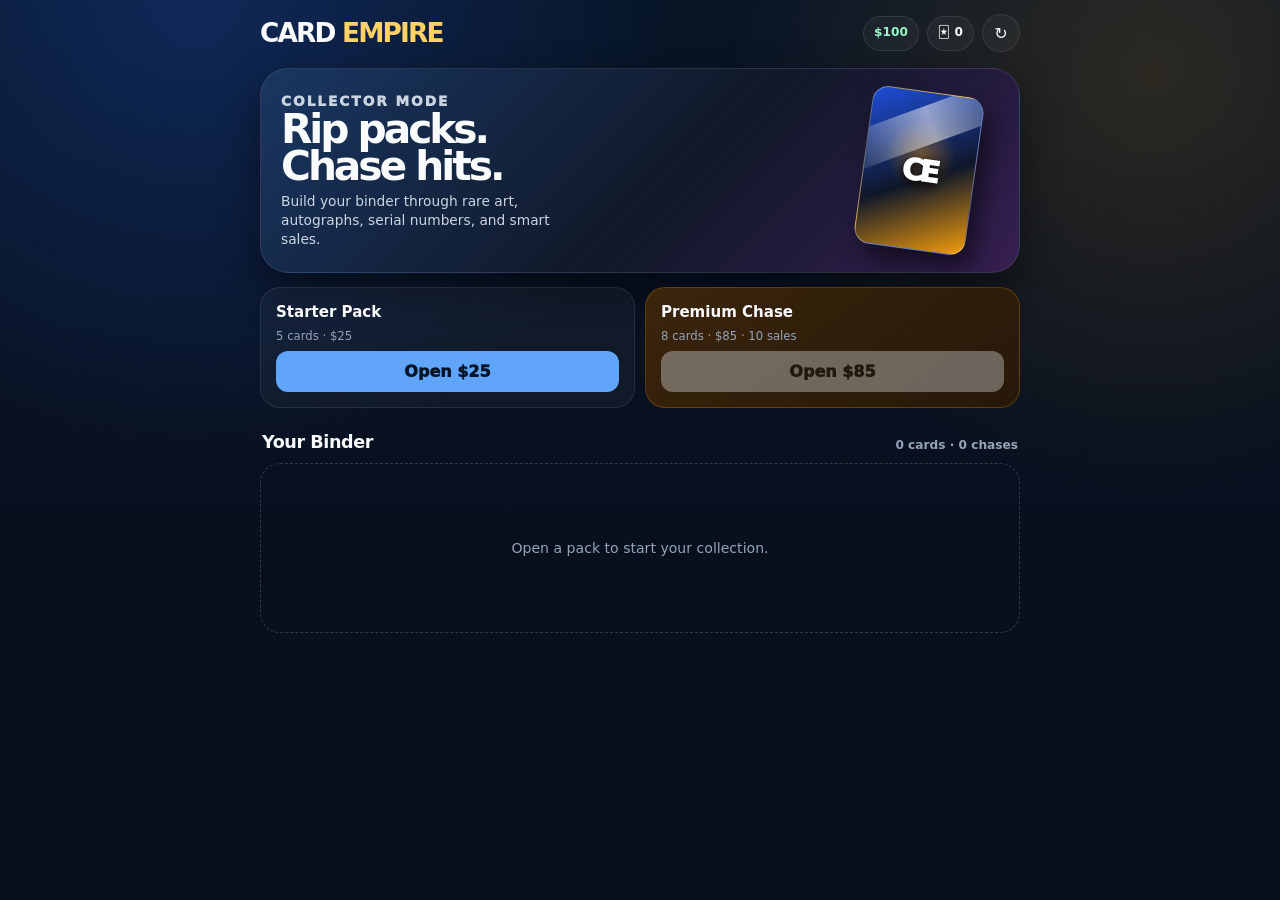
==== commit 113c7518: "Rebuild mobile card game experience" ====
--- a/index.html
+++ b/index.html
@@ -1,32 +1,16 @@
 <!DOCTYPE html>
 <html lang="en">
 <head>
-<meta charset="UTF-8"><meta name="viewport" content="width=device-width,initial-scale=1,viewport-fit=cover"><title>Card Empire</title><link rel="stylesheet" href="styles.css">
+<meta charset="UTF-8">
+<meta name="viewport" content="width=device-width, initial-scale=1, viewport-fit=cover">
+<title>Card Empire</title>
+<link rel="stylesheet" href="styles.css">
 </head>
 <body>
-<svg class="sprite" aria-hidden="true"><defs>
-<symbol id="mossback" viewBox="0 0 100 100"><path fill="#fff" opacity=".82" d="M20 61c0-20 13-35 31-35s29 15 29 35c0 15-13 25-30 25S20 76 20 61Z"/><path fill="#fff" opacity=".45" d="M31 52 23 27l20 12L52 15l7 25 22-13-7 26"/><circle cx="40" cy="51" r="4" fill="#111827"/><circle cx="60" cy="51" r="4" fill="#111827"/><path stroke="#111827" stroke-width="4" stroke-linecap="round" d="M42 68c6 4 12 4 18 0M50 29v39M30 51h40"/></symbol>
-<symbol id="glimmer" viewBox="0 0 100 100"><path fill="#fff" opacity=".92" d="M50 27c16 0 27 12 25 29-3 21-13 31-25 31S28 77 25 56c-2-17 9-29 25-29Z"/><path fill="#fff" d="m34 28-13-20 24 14m21-6L79 8 66 28M39 78l-13 16 20-10m15 2 13 16-20-10"/><circle cx="40" cy="52" r="5" fill="#111827"/><circle cx="61" cy="52" r="5" fill="#111827"/><path fill="#fff" d="m57 8-19 33h12l-8 26 24-36H53Z"/></symbol>
-<symbol id="tunnel" viewBox="0 0 100 100"><path fill="#fff" opacity=".9" d="M15 62c4-20 19-31 39-27l24 8 11 15-14 4 4 13-14 5-7-13H35l-8 12-15-4 8-16Z"/><path fill="#fff" d="M34 33 27 14l21 13m18 5 10-17 6 21"/><circle cx="67" cy="47" r="4" fill="#111827"/><path stroke="#fff" stroke-width="5" stroke-linecap="round" d="m19 64-12 10m39-47c-7 0-12 5-15 12"/></symbol>
-<symbol id="ember" viewBox="0 0 100 100"><path fill="#fff" opacity=".94" d="M23 62c-5-18 8-31 24-28 5-11 18-16 32-11l-9 9 14 5-11 6c2 17-9 34-29 31L36 91l-7-3 6-16c-7-1-11-5-12-10Z"/><path fill="#fff" opacity=".58" d="M25 57 5 31l25 11 2-20 16 20"/><path fill="#fff" d="m65 27 11-19 4 20 15-6-16 16"/><circle cx="66" cy="35" r="4" fill="#111827"/><path fill="#fff" opacity=".78" d="M31 72c-4 12-14 15-26 11 10-3 15-8 17-16"/></symbol>
-<symbol id="coral" viewBox="0 0 100 100"><path fill="#fff" opacity=".9" d="M26 68c10 11 29 12 42 2 16-12 12-30 0-32 14-9 4-27-11-22-12 4-17 15-23 32-4 7-7 14-8 22Z"/><path fill="#fff" opacity=".55" d="M49 43C61 28 75 18 92 18c-4 17-16 28-31 36M36 49C24 40 13 36 5 39c5 13 16 20 30 23"/><circle cx="62" cy="28" r="4" fill="#111827"/><path fill="#fff" d="m46 16 8-11 6 12m-35 62c10-5 18-4 25 3"/></symbol>
-<symbol id="thorn" viewBox="0 0 100 100"><path fill="#fff" opacity=".9" d="M19 65c-1-20 13-35 33-32l24 7 11 19-14 3 3 14-14 5-7-12H38l-8 10-14-4 8-14Z"/><path fill="#fff" d="m38 31-9-21 19 14m8-3 3-18 9 18m7 5 13-13 2 20"/><circle cx="68" cy="46" r="4" fill="#111827"/><path fill="#fff" opacity=".6" d="m26 49-16-9 11 18m55-5 18-10-12 20"/></symbol>
-<symbol id="storm" viewBox="0 0 100 100"><path fill="#fff" opacity=".9" d="M17 65c0-18 15-31 34-29l23 8 11 17-14 3 4 13-14 5-7-12H37l-8 10-15-4 8-14Z"/><path fill="#fff" d="m40 36-7-25 19 16m11-1 8-21 9 22"/><circle cx="67" cy="48" r="4" fill="#111827"/><path fill="#fff" d="m59 2-18 30h11L43 60l23-33H55Z"/></symbol>
-<symbol id="obsidian" viewBox="0 0 100 100"><path fill="#fff" opacity=".88" d="M26 49 39 22h23l14 27-10 37H36Z"/><path fill="#fff" opacity=".55" d="M39 22 50 5l12 17M26 49 6 60l15 21 15-5m38-27 20 11-15 21-15-5"/><path fill="#111827" d="M39 42h9v6h-9zm14 0h9v6h-9z"/><path fill="#fff" d="m50 52 10 13-10 14-10-14Z"/></symbol>
-<symbol id="lunar" viewBox="0 0 100 100"><path fill="#fff" opacity=".88" d="M48 17h5v69h-5z"/><path fill="#fff" opacity=".62" d="M47 25C30 5 10 8 5 35c14 0 26 9 39 25M53 25c17-20 37-17 42 10-14 0-26 9-39 25M47 55c-15-7-29 0-34 25 13-2 25-5 34-12m6-13c15-7 29 0 34 25-13-2-25-5-34-12"/><circle cx="36" cy="36" r="6" fill="#111827"/><circle cx="64" cy="36" r="6" fill="#111827"/><path stroke="#fff" stroke-width="3" d="M48 16c-6-7-12-10-18-9m22 9c6-7 12-10 18-9"/></symbol>
-<symbol id="frost" viewBox="0 0 100 100"><path fill="#fff" opacity=".9" d="M18 67c-2-19 11-34 32-32l25 7 11 17-14 4 4 13-14 5-7-13H38l-8 11-15-5 8-14Z"/><path fill="#fff" d="m37 33-10-20 20 14m9-2 5-22 9 22m12 5 14-13 1 20"/><circle cx="68" cy="47" r="4" fill="#111827"/><path fill="none" stroke="#fff" stroke-width="6" stroke-linecap="round" d="M23 71c-14 4-15-12-4-14"/></symbol>
-<symbol id="void" viewBox="0 0 100 100"><path fill="none" stroke="#fff" stroke-width="14" stroke-linecap="round" opacity=".92" d="M18 78c29 9 53 2 48-12-5-16-27-9-21-26 5-14 25-17 40-10"/><path fill="#fff" d="m78 18 19 11-19 12c0-8-1-15 0-23Z"/><circle cx="85" cy="30" r="3" fill="#111827"/><circle cx="31" cy="24" r="10" fill="none" stroke="#fff" stroke-width="4" opacity=".55"/><circle cx="20" cy="75" r="16" fill="none" stroke="#fff" stroke-width="4" opacity=".32"/></symbol>
-<symbol id="solar" viewBox="0 0 100 100"><path fill="#fff" opacity=".93" d="M50 25c10 14 10 32 0 55-10-23-10-41 0-55Z"/><path fill="#fff" opacity=".64" d="M47 42C29 39 17 25 12 5c19 4 32 16 39 32m2 0c18-3 30-17 35-37-19 4-32 16-39 32"/><path fill="#fff" d="m50 18 7-16 4 16 14-5-12 12"/><circle cx="57" cy="22" r="3" fill="#111827"/><path fill="#fff" opacity=".62" d="m47 76-20 18 22-7 1 11 1-11 22 7-20-18"/></symbol>
-<symbol id="abyssal" viewBox="0 0 100 100"><path fill="#fff" opacity=".86" d="M50 10 72 36 64 84H36L28 36Z"/><path fill="#fff" opacity=".58" d="M31 40 6 57l21 8m42-25 25 17-21 8M39 14 23 2l2 22m36-10L77 2l-2 22"/><circle cx="43" cy="39" r="4" fill="#111827"/><circle cx="58" cy="39" r="4" fill="#111827"/><path stroke="#fff" stroke-width="5" stroke-linecap="round" d="M15 88c12-9 23 7 35 0s23 7 35 0" opacity=".7"/></symbol>
-<symbol id="celestial" viewBox="0 0 100 100"><path fill="#fff" opacity=".92" d="M26 68c-3-20 10-34 29-33l24 8 10 15-12 4 4 14-13 4-7-12H40l-7 12-14-4 9-15Z"/><path fill="#fff" opacity=".62" d="M27 50 7 22c14 2 25 11 32 25m29-8c2-18 13-30 29-36-3 18-13 30-27 40"/><path fill="#fff" d="m38 34-5-23 17 15m12-2 8-20 8 21"/><circle cx="69" cy="45" r="4" fill="#111827"/><path stroke="#fff" stroke-width="4" d="M17 21l6 6m72-14-6 6M50 3v10"/></symbol>
-<symbol id="art-baseball" viewBox="0 0 100 100"><circle cx="45" cy="17" r="9" fill="#fff"/><path fill="#fff" opacity=".93" d="M34 30h23l10 15-8 7 3 42H51V61l-10 20-13-7 9-22-7-11Z"/><path stroke="#fff" stroke-width="6" stroke-linecap="round" d="M13 84 63 34M67 55a12 12 0 1 1 0 24 12 12 0 0 1 0-24Zm-9 4c6 4 11 11 13 18m2-20c-6-3-13-9-15-17" fill="none"/></symbol>
-<symbol id="art-basketball" viewBox="0 0 100 100"><circle cx="46" cy="16" r="9" fill="#fff"/><path fill="#fff" opacity=".93" d="M34 29h24l9 19-8 7v38H49V59l-10 21-13-7 9-23-7-9Z"/><circle cx="76" cy="68" r="14" fill="none" stroke="#fff" stroke-width="5"/><path stroke="#fff" stroke-width="4" d="M62 68h28M76 54c-10 10-10 18 0 28m0-28c10 10 10 18 0 28" fill="none"/></symbol>
-<symbol id="art-football" viewBox="0 0 100 100"><circle cx="43" cy="16" r="9" fill="#fff"/><path fill="#fff" opacity=".93" d="M31 29h24l10 17-8 8 2 39H48V58L38 79l-13-7 9-22-8-10Z"/><ellipse cx="75" cy="68" rx="18" ry="11" fill="#fff"/><path stroke="#111827" stroke-width="2" d="M67 68h16m-4-4v8"/></symbol>
-<symbol id="art-soccer" viewBox="0 0 100 100"><circle cx="45" cy="16" r="9" fill="#fff"/><path fill="#fff" opacity=".93" d="M33 29h24l9 19-8 7 2 38H49V59l-10 21-13-7 9-23-7-9Z"/><path fill="#fff" d="m78 52 14 10-5 17H69l-5-17Zm0 10 8 6-3 9H73l-3-9Z"/><path stroke="#fff" stroke-width="3" d="m78 52 0 10m14-10-8 6m5 17-3-9m-13 0-9-4m5 17 3-9" fill="none"/></symbol>
-</defs></svg>
-<main class="app"><header class="top"><div><h1>Card Empire</h1><p class="tagline">Monsters, legends, full arts, autographs, and numbered chase cards.</p></div><div class="top-actions"><div class="market">Market <strong id="market">+0%</strong></div><button class="reset" id="reset">↺ Reset</button></div></header>
-<section class="stats"><div class="stat cash"><div class="icon-bubble">💵</div><div><small>Cash</small><strong id="cash">$100</strong></div></div><div class="stat"><div class="icon-bubble">🃏</div><div><small>Inventory</small><strong id="count">0</strong></div></div><div class="stat"><div class="icon-bubble">🏷️</div><div><small>Sold</small><strong id="sold">0</strong></div></div><div class="stat"><div class="icon-bubble">📈</div><div><small>Earnings</small><strong id="earnings">$0</strong></div></div><div class="stat"><div class="icon-bubble">🔥</div><div><small>Chases</small><strong id="chases">0</strong></div></div></section>
-<div class="steps"><div class="step"><b>1</b>📦 Buy</div><div class="step"><b>2</b>👆 Reveal</div><div class="step"><b>3</b>💰 Sell</div><div class="step"><b>4</b>✨ Chase</div></div>
-<div class="layout"><div><section class="section shop"><div class="section-head"><h2>Shop</h2></div><div class="lots" id="lots"></div></section><section class="section"><div class="section-head"><h2>Inventory</h2><span class="counter" id="remaining">0 cards</span></div><div class="inventory" id="inventory"></div></section></div><aside class="side"><section class="section"><div class="section-head"><h2>Inspection</h2></div><div id="details"></div></section><section class="section"><div class="section-head"><h2>Activity</h2></div><ul class="log" id="log"></ul></section></aside></div></main>
-<script src="game.js" defer></script>
-</body></html>
+<main id="app"></main>
+<div id="sheet" class="sheet" aria-hidden="true"></div>
+<div id="reveal" class="reveal" aria-hidden="true"></div>
+<div id="toast" class="toast" role="status" aria-live="polite"></div>
+<script src="game.js"></script>
+</body>
+</html>
--- a/styles.css
+++ b/styles.css
@@ -1 +1 @@
-:root{--bg:#070b14;--panel:#101827;--panel2:#182235;--text:#f8fafc;--muted:#94a3b8;--green:#34d399;--gold:#fbbf24;--blue:#60a5fa;--common:#94a3b8;--uncommon:#34d399;--rare:#60a5fa;--epic:#c084fc;--legendary:#fbbf24}*{box-sizing:border-box}html{background:var(--bg)}body{margin:0;min-height:100vh;color:var(--text);font-family:Inter,system-ui,-apple-system,BlinkMacSystemFont,"Segoe UI",sans-serif;background:radial-gradient(circle at 15% -5%,#2563eb3d,transparent 34%),radial-gradient(circle at 90% 8%,#f59e0b22,transparent 27%),linear-gradient(180deg,#07101f,var(--bg))}button{font:inherit;color:inherit;border:0;cursor:pointer;touch-action:manipulation}button:disabled{cursor:not-allowed;opacity:.42}.sprite{position:absolute;width:0;height:0;overflow:hidden}.app{width:min(1220px,100%-28px);margin:auto;padding:22px 0 46px}.top{display:flex;justify-content:space-between;align-items:flex-start;gap:18px;margin-bottom:17px}h1{font-size:clamp(3rem,11vw,5.7rem);line-height:.82;margin:0 0 10px;letter-spacing:-.09em;text-transform:uppercase}.tagline{margin:0;color:var(--muted);font-size:.98rem}.top-actions{display:grid;justify-items:end;gap:9px;flex-shrink:0}.market,.reset{border:1px solid #ffffff18;border-radius:999px;padding:10px 13px}.market{background:#ffffff10;color:var(--muted);white-space:nowrap}.market strong{color:var(--text)}.reset{background:#fb71851c;color:#fecdd3;font-weight:850}.stats{display:grid;grid-template-columns:repeat(5,1fr);gap:9px;margin-bottom:17px}.stat{display:flex;align-items:center;gap:10px;min-width:0;padding:12px;border:1px solid #ffffff13;border-radius:18px;background:linear-gradient(145deg,#ffffff10,#ffffff06);box-shadow:0 14px 30px #00000030}.icon-bubble{display:grid;place-items:center;width:35px;height:35px;flex:none;border-radius:12px;background:#ffffff10}.stat small{display:block;color:var(--muted);font-size:.66rem;font-weight:850;letter-spacing:.07em;text-transform:uppercase}.stat strong{display:block;overflow:hidden;font-size:clamp(1.08rem,3.8vw,1.65rem);line-height:1.1;letter-spacing:-.04em;text-overflow:ellipsis}.cash strong{color:var(--green)}.steps{display:flex;gap:8px;margin-bottom:18px}.step{display:flex;align-items:center;gap:8px;padding:9px 11px;border:1px solid #ffffff12;border-radius:999px;background:#ffffff09;color:#dbeafe;font-size:.79rem;font-weight:800;white-space:nowrap}.step b{display:grid;place-items:center;width:20px;height:20px;border-radius:50%;background:#3b82f633;color:#bfdbfe;font-size:.68rem}.layout{display:grid;grid-template-columns:minmax(0,1fr)365px;gap:16px;align-items:start}.section{padding:16px;border:1px solid #ffffff12;border-radius:24px;background:#101827cf;box-shadow:0 18px 45px #00000038}.shop{margin-bottom:16px}.section-head{display:flex;justify-content:space-between;align-items:center;gap:14px;margin-bottom:13px}.section h2{margin:0;font-size:1.17rem}.counter{padding:6px 10px;border-radius:999px;background:#3b82f61d;color:#bfdbfe;font-size:.76rem;font-weight:900}.lots{display:grid;grid-template-columns:repeat(2,1fr);gap:14px}.lot{position:relative;min-height:212px;padding:15px;overflow:hidden;border:1px solid #ffffff16;border-radius:21px;background:linear-gradient(145deg,var(--panel2),#0c1322)}.lot:before{position:absolute;inset:0;content:"";background:linear-gradient(115deg,transparent 18%,#ffffff0a 31%,transparent 44%),radial-gradient(circle at 76% 18%,var(--lotglow),transparent 32%)}.lot.starter{--lotglow:#3b82f62b}.lot.premium{--lotglow:#f59e0b30}.pack{position:relative;width:95px;height:122px;margin:auto;overflow:hidden;border:1px solid #ffffff22;border-radius:13px;background:linear-gradient(160deg,#1e293b,#0f172a);box-shadow:0 11px 24px #0009}.pack:before{position:absolute;inset:0;content:"";background:radial-gradient(circle at 18% 16%,var(--packcolor) 0 13%,transparent 14%),radial-gradient(circle at 78% 63%,var(--packcolor) 0 10%,transparent 11%),repeating-linear-gradient(45deg,#ffffff07 0 8px,transparent 8px 16px)}.pack:after{position:absolute;top:12px;right:-45px;width:130px;height:45px;content:"";background:linear-gradient(90deg,transparent,#ffffff24,transparent);transform:rotate(38deg)}.starter .pack{--packcolor:#60a5fa}.premium .pack{--packcolor:#fbbf24}.pack-symbol{position:relative;display:grid;place-items:center;height:83px;font-size:2.2rem}.pack-name{position:relative;display:grid;place-items:center;height:39px;color:#e2e8f0;font-size:.62rem;font-weight:950;letter-spacing:.07em;text-align:center;text-transform:uppercase}.lot-content{position:relative;display:grid;gap:12px;text-align:center}.lot h3{margin:0;font-size:1.06rem}.lot-meta{display:flex;justify-content:center;gap:7px;color:var(--muted);font-size:.78rem;font-weight:750}.buy,.sell{border-radius:14px;padding:13px 16px;font-weight:950;box-shadow:0 9px 22px #00000030}.buy{justify-self:center;background:var(--blue);color:#03101d}.sell{width:100%;background:var(--green);color:#03110d}.locked{position:relative;padding:11px 12px;border-radius:13px;background:#0000007a;color:#cbd5e1;font-size:.82rem}.inventory{display:grid;grid-template-columns:repeat(auto-fill,minmax(112px,1fr));gap:11px;min-height:170px}.empty{grid-column:1/-1;display:grid;place-items:center;min-height:170px;border:1px dashed #ffffff2a;border-radius:18px;color:var(--muted);text-align:center}.tile{position:relative;display:block;width:100%;overflow:hidden;padding:0;border:3px solid transparent;border-radius:17px;background:transparent;transition:transform .16s ease,filter .16s ease}.tile:hover{transform:translateY(-3px);filter:brightness(1.06)}.tile.selected{border-color:var(--gold);box-shadow:0 0 0 3px #fbbf2428,0 13px 32px #00000047}.face,.backface{position:relative;display:flex;flex-direction:column;width:100%;aspect-ratio:3/4.14;overflow:hidden;border-radius:14px;text-align:left}.face{border:1px solid var(--rarity);background:radial-gradient(circle at 50% 31%,#ffffff17,transparent 34%),linear-gradient(145deg,var(--c1),var(--c2));box-shadow:inset 0 0 0 2px #ffffff12,inset 0 -35px 55px #0000003d}.face:before{position:absolute;left:-70%;top:-20%;width:60%;height:145%;content:"";background:linear-gradient(90deg,transparent,#ffffff2c,transparent);transform:rotate(24deg)}.face:after{position:absolute;inset:6px;content:"";pointer-events:none;border:1px solid #ffffff2c;border-radius:10px}.Common{--rarity:var(--common)}.Uncommon{--rarity:var(--uncommon)}.Rare{--rarity:var(--rare)}.Epic{--rarity:var(--epic)}.Legendary{--rarity:var(--legendary)}.full-art .visual{position:absolute;inset:28px 5px 62px}.full-art .artwork{width:112%;height:112%}.full-art .title-wrap{position:absolute;right:5px;bottom:5px;left:5px;border-radius:0 0 9px 9px}.alt-art{filter:saturate(1.25) contrast(1.08)}.alt-art .visual{transform:rotate(-4deg) scale(1.1)}.secret-art{box-shadow:inset 0 0 0 2px #f0abfc77,inset 0 0 55px #7c3aed66}.secret-art .artwork{filter:hue-rotate(60deg) drop-shadow(0 0 16px #f0abfc)}.ribbon{position:relative;z-index:3;display:flex;align-items:center;gap:5px;padding:8px 9px;background:#03071259;font-size:.55rem;font-weight:950;letter-spacing:.06em;text-transform:uppercase}.ribbon b{overflow:hidden;max-width:100%;color:var(--rarity);text-overflow:ellipsis;white-space:nowrap}.variant-tag{position:absolute;z-index:4;top:31px;right:8px;padding:3px 6px;border-radius:999px;background:#020617cc;border:1px solid #ffffff22;color:#f8fafc;font-size:.51rem;font-weight:1000;letter-spacing:.06em;text-transform:uppercase}.visual{position:relative;z-index:1;display:grid;place-items:center;flex:1;overflow:hidden}.visual:before{position:absolute;width:110%;height:110%;content:"";background:repeating-conic-gradient(from 15deg,#ffffff0d 0 8deg,transparent 8deg 18deg);opacity:.65;border-radius:50%;transform:scale(1.3)}.art-ring{position:absolute;width:78%;aspect-ratio:1;border:2px solid #ffffff22;border-radius:50%;background:radial-gradient(circle,#ffffff16,transparent 58%)}.artwork{position:relative;width:88%;height:88%;color:#f8fafc;filter:drop-shadow(0 12px 13px #0009)}.artwork svg{display:block;width:100%;height:100%}.number,.serial{position:absolute;z-index:4;padding:2px 7px;border-radius:999px;background:#0009;font-size:clamp(.62rem,2.6vw,.93rem);font-weight:1000}.number{right:11%;bottom:5%}.serial{top:8%;right:7%;border:1px solid var(--gold);color:#fde68a}.signature{position:absolute;z-index:5;right:8%;bottom:23%;max-width:72%;color:#f8fafc;font-family:"Segoe Script","Brush Script MT",cursive;font-size:clamp(1.05rem,6vw,2rem);font-weight:700;text-shadow:0 2px 2px #000,0 0 8px #000;transform:rotate(-8deg)}.title-wrap{position:relative;z-index:3;min-height:68px;padding:10px 9px;background:linear-gradient(180deg,#03071259,#030712c9)}.card-name{overflow:hidden;display:-webkit-box;-webkit-box-orient:vertical;-webkit-line-clamp:2;font-size:.74rem;font-weight:950;line-height:1.22}.condition{display:inline-block;margin-top:5px;padding:3px 6px;border-radius:999px;background:#ffffff13;color:#e2e8f0;font-size:.56rem;font-weight:850}.backface{align-items:center;justify-content:center;gap:12px;border:1px solid #60a5fa3f;background:radial-gradient(circle at 50% 34%,#60a5fa30,transparent 38%),repeating-linear-gradient(45deg,#27344b 0 9px,#1c293e 9px 18px)}.backface:before{position:absolute;inset:7px;content:"";border:1px solid #ffffff2d;border-radius:10px}.medallion{display:grid;place-items:center;width:66px;height:66px;border:2px solid #fbbf2454;border-radius:50%;background:linear-gradient(145deg,#111827,#1d4ed84f);color:#fde68a;font-size:1.25rem;font-weight:1000;letter-spacing:-.07em;box-shadow:0 0 34px #3b82f628}.inspect-label{color:#e2e8f0;font-size:.63rem;font-weight:950;letter-spacing:.11em;text-transform:uppercase}.side{display:grid;gap:16px}.detail-card{width:min(100%,275px);margin:auto}.detail-card .face{box-shadow:inset 0 0 0 2px #ffffff16,inset 0 -50px 75px #00000047,0 20px 45px #0008}.detail-card .ribbon{padding:12px;font-size:.68rem}.detail-card .artwork{width:92%;height:92%}.detail-card .full-art .artwork{width:112%;height:112%}.detail-card .title-wrap{min-height:88px;padding:13px}.detail-card .card-name{font-size:.93rem}.detail-stats{display:grid;gap:8px;margin-top:14px}.detail-row{display:flex;justify-content:space-between;gap:12px;padding:10px 0;border-bottom:1px solid #ffffff0f}.detail-row span:first-child{color:var(--muted)}.gold{color:var(--gold);font-weight:900}.green{color:var(--green);font-weight:950}.empty-details{display:grid;place-items:center;min-height:280px;padding:23px;border:1px dashed #ffffff24;border-radius:20px;color:var(--muted);text-align:center}.log{display:grid;gap:8px;max-height:270px;margin:12px 0 0;padding:0;overflow:auto;list-style:none}.log li{display:flex;gap:8px;padding:10px;border-left:3px solid var(--blue);border-radius:10px;background:#0000004a;color:#dbe4ef;font-size:.81rem;line-height:1.38}.log .earn{border-color:var(--green)}.log .unlock{border-color:var(--gold)}@media(max-width:920px){.stats{grid-template-columns:repeat(3,1fr)}.layout{grid-template-columns:1fr}.side{order:-1}.detail-card{width:min(78vw,310px)}}@media(max-width:570px){.app{width:min(100%-20px,1220px);padding-top:15px}.top{align-items:stretch;flex-direction:column}.top-actions{grid-template-columns:1fr auto;align-items:center;justify-items:stretch}.market{text-align:center}.stats{grid-template-columns:repeat(2,1fr)}.stat:last-child{grid-column:1/-1}.steps{width:100%;overflow:auto;padding-bottom:3px}.step{flex:none}.lots{grid-template-columns:1fr}.inventory{grid-template-columns:repeat(3,1fr);gap:8px}.counter{display:none}.detail-card{width:min(82vw,300px)}}
+*{box-sizing:border-box}html{height:100%}body{min-height:100%;margin:0;background:#08101e;color:#f8fafc;font-family:Inter,ui-rounded,system-ui,-apple-system,BlinkMacSystemFont,"Segoe UI",sans-serif;-webkit-font-smoothing:antialiased}body:before{position:fixed;inset:0;z-index:-1;content:"";background:radial-gradient(circle at 15% 0,#2563eb40,transparent 34%),radial-gradient(circle at 90% 8%,#f59e0b26,transparent 30%),linear-gradient(#081527,#08101e 60%)}button{font:inherit;color:inherit;border:0;cursor:pointer;touch-action:manipulation}button:disabled{cursor:not-allowed;filter:grayscale(1);opacity:.45}.app{width:min(100% - 20px,760px);margin:auto;padding:calc(14px + env(safe-area-inset-top)) 0 calc(24px + env(safe-area-inset-bottom))}.top{display:flex;justify-content:space-between;align-items:center;gap:12px;margin-bottom:16px}.brand{margin:0;font-size:1.65rem;line-height:.9;letter-spacing:-.07em;text-transform:uppercase}.brand b{color:#ffd166}.top-actions,.chips{display:flex;align-items:center;gap:8px}.chip{min-height:35px;padding:8px 10px;border:1px solid #ffffff18;border-radius:999px;background:#ffffff0a;font-size:.76rem;font-weight:850;white-space:nowrap}.cash{color:#99f6c7}.icon-btn{width:38px;height:38px;border:1px solid #ffffff17;border-radius:50%;background:#ffffff0a}.hero{display:grid;grid-template-columns:1fr 138px;align-items:center;min-height:205px;margin-bottom:14px;padding:20px;overflow:hidden;border:1px solid #ffffff18;border-radius:28px;background:linear-gradient(135deg,#193763,#101828 55%,#371f53);box-shadow:0 18px 42px #0007}.eyebrow{margin:0 0 6px;color:#93c5fd;font-size:.68rem;font-weight:950;letter-spacing:.14em;text-transform:uppercase}.hero h2{max-width:320px;margin:0 0 8px;font-size:2.2rem;line-height:.9;letter-spacing:-.075em}.hero p{max-width:280px;margin:0;color:#cbd5e1;font-size:.86rem;line-height:1.36}.pack{width:112px;height:159px;margin:auto;border:1px solid #ffffff55;border-radius:16px;background:radial-gradient(circle at 50% 40%,#f59e0b66,transparent 32%),linear-gradient(155deg,#1d4ed8,#0f172a 55%,#f59e0b);box-shadow:10px 14px 24px #0008;transform:rotate(8deg)}.pack div{display:grid;place-items:center;height:100%;border:9px solid transparent;color:#fff;font-size:1.85rem;font-weight:1000;letter-spacing:-.13em;text-shadow:0 3px 8px #000}.pack-face{position:relative;overflow:hidden}.pack-face:after{position:absolute;top:12px;left:-35px;width:190px;height:38px;content:"";background:linear-gradient(90deg,transparent,#ffffff88,transparent);transform:rotate(-28deg)}.buy{width:100%;min-height:54px;border-radius:17px;background:#ffd166;color:#231500;font-size:.98rem;font-weight:1000;box-shadow:0 8px 24px #0007}.buy:active{transform:scale(.99)}.section-title{display:flex;justify-content:space-between;align-items:end;margin:24px 2px 11px}.section-title h3{margin:0;font-size:1.1rem;letter-spacing:-.025em}.section-title span{color:#94a3b8;font-size:.76rem;font-weight:750}.shop{display:grid;grid-template-columns:1fr 1fr;gap:10px;margin-bottom:17px}.product{display:grid;gap:8px;padding:15px;border:1px solid #ffffff17;border-radius:20px;background:#ffffff09}.product strong{font-size:.94rem}.product span{color:#94a3b8;font-size:.73rem}.product button{border-radius:12px;padding:11px;background:#60a5fa;color:#051527;font-weight:950}.product.premium{background:linear-gradient(145deg,#3b250c,#261809);border-color:#f59e0b3d}.product.premium button{background:#fbbf24}.binder{display:grid;grid-template-columns:repeat(3,1fr);gap:9px}.empty{grid-column:1/-1;display:grid;place-items:center;min-height:170px;border:1px dashed #ffffff2c;border-radius:20px;color:#94a3b8;text-align:center;font-size:.88rem}.card{position:relative;display:block;width:100%;aspect-ratio:3/4.12;padding:0;overflow:hidden;border:2px solid transparent;border-radius:15px;background:#172238;box-shadow:0 8px 17px #0006;text-align:left}.card:active{transform:scale(.98)}.face{display:grid;grid-template-rows:26px 1fr 53px;height:100%;overflow:hidden;border:1px solid var(--rarity);border-radius:13px;background:radial-gradient(circle at 50% 31%,#ffffff24,transparent 38%),linear-gradient(145deg,var(--one),var(--two));box-shadow:inset 0 0 0 2px #ffffff10}.face:after{position:absolute;inset:5px;content:"";pointer-events:none;border:1px solid #ffffff29;border-radius:9px}.ribbon{z-index:2;display:flex;align-items:center;padding:6px 8px;background:#0206177f;font-size:.48rem;font-weight:1000;letter-spacing:.055em;text-transform:uppercase;white-space:nowrap;overflow:hidden}.Common{--rarity:#b8c0cc}.Uncommon{--rarity:#55e5a6}.Rare{--rarity:#66b7ff}.Epic{--rarity:#d19bff}.Legendary{--rarity:#ffd166}.art{position:relative;display:grid;place-items:center}.art:before{position:absolute;width:68%;aspect-ratio:1;content:"";border:1px solid #ffffff3b;border-radius:50%;background:repeating-conic-gradient(#ffffff11 0 9deg,transparent 9deg 21deg)}.glyph{position:relative;font-size:3.15rem;filter:drop-shadow(0 10px 12px #0009)}.variant-tag{position:absolute;z-index:3;top:28px;right:5px;padding:3px 5px;border-radius:999px;background:#020617d9;color:#fde68a;border:1px solid #ffd16655;font-size:.43rem;font-weight:1000;letter-spacing:.06em;text-transform:uppercase}.serial{position:absolute;z-index:3;right:7px;bottom:58px;padding:3px 6px;border:1px solid #ffd166;border-radius:999px;background:#020617d9;color:#fde68a;font-size:.48rem;font-weight:1000}.autograph{position:absolute;z-index:3;right:7%;bottom:39%;max-width:75%;color:#fff;font-family:"Segoe Script","Brush Script MT",cursive;font-size:1.45rem;font-weight:700;text-shadow:0 2px 3px #000,0 0 8px #000;transform:rotate(-8deg)}.name-line{padding:7px;background:#020617ac}.name{font-size:.63rem;font-weight:950;line-height:1.13}.cond{margin-top:4px;color:#cbd5e1;font-size:.48rem;font-weight:850;letter-spacing:.07em}.full-art .face{grid-template-rows:26px 1fr 48px}.full-art .glyph{font-size:4rem}.alt-art .face{filter:saturate(1.3)}.secret-art .face{box-shadow:inset 0 0 35px #e879f955}.sheet,.reveal{position:fixed;z-index:30;inset:0;pointer-events:none}.sheet:after{position:absolute;inset:0;content:"";background:#02061790;opacity:0;transition:opacity .2s}.sheet.show{pointer-events:auto}.sheet.show:after{opacity:1}.panel{position:absolute;right:0;bottom:0;left:0;z-index:1;max-width:760px;margin:auto;padding:16px 16px calc(16px + env(safe-area-inset-bottom));border:1px solid #ffffff20;border-radius:26px 26px 0 0;background:#0d192b;box-shadow:0 -18px 50px #000b;transform:translateY(110%);transition:transform .23s ease}.sheet.show .panel{transform:translateY(0)}.detail{display:grid;grid-template-columns:118px 1fr;gap:15px;align-items:center}.detail .card{width:118px}.detail h3{margin:0 0 5px;font-size:1.2rem;line-height:1}.detail p{margin:0;color:#94a3b8;font-size:.8rem}.detail-rows{display:grid;gap:8px;margin:15px 0}.detail-row{display:flex;justify-content:space-between;padding-bottom:8px;border-bottom:1px solid #ffffff11;color:#94a3b8;font-size:.82rem}.detail-row b{color:#fff}.actions{display:grid;grid-template-columns:1fr 1fr;gap:9px}.keep,.sell{min-height:49px;border-radius:14px;font-weight:1000}.keep{background:#ffffff10}.sell{background:#5ee0a5;color:#031f13}.reveal{display:none;place-items:center;padding:22px;background:#020617e8}.reveal.show{display:grid;pointer-events:auto}.reveal-box{text-align:center}.reveal .card{width:min(76vw,320px);aspect-ratio:3/4.12;animation:cardIn .32s ease}.reveal .face{grid-template-rows:36px 1fr 80px;border-radius:19px}.reveal .ribbon{font-size:.66rem}.reveal .glyph{font-size:5rem}.reveal .name{font-size:.9rem}.reveal .variant-tag{top:38px;font-size:.62rem}.reveal .autograph{font-size:2.1rem}.reveal-help{margin-top:20px;color:#dbeafe;font-size:.94rem;font-weight:850}@keyframes cardIn{from{transform:scale(.5) rotate(-10deg);opacity:0}to{transform:scale(1) rotate(0);opacity:1}}.toast{position:fixed;z-index:60;left:50%;bottom:calc(22px + env(safe-area-inset-bottom));padding:11px 15px;border:1px solid #ffffff20;border-radius:999px;background:#101d31;color:#fff;font-size:.81rem;font-weight:850;box-shadow:0 10px 28px #0008;opacity:0;pointer-events:none;transform:translate(-50%,30px);transition:.25s}.toast.show{opacity:1;transform:translate(-50%,0)}@media(min-width:600px){.binder{grid-template-columns:repeat(4,1fr)}.hero{grid-template-columns:1fr 160px}.hero h2{font-size:2.55rem}}@media(max-width:430px){.top{align-items:flex-start}.brand{font-size:1.48rem}.chips{gap:5px}.chip{padding:7px 8px;font-size:.71rem}.icon-btn{width:35px;height:35px}.hero{grid-template-columns:1fr 100px;min-height:184px;padding:17px}.hero h2{font-size:1.98rem}.hero p{font-size:.8rem}.pack{width:88px;height:126px}.buy{min-height:52px}.shop{grid-template-columns:1fr 1fr;gap:8px}.product{padding:12px}.binder{grid-template-columns:repeat(3,1fr)}.detail{grid-template-columns:104px 1fr;gap:12px}.detail .card{width:104px}}
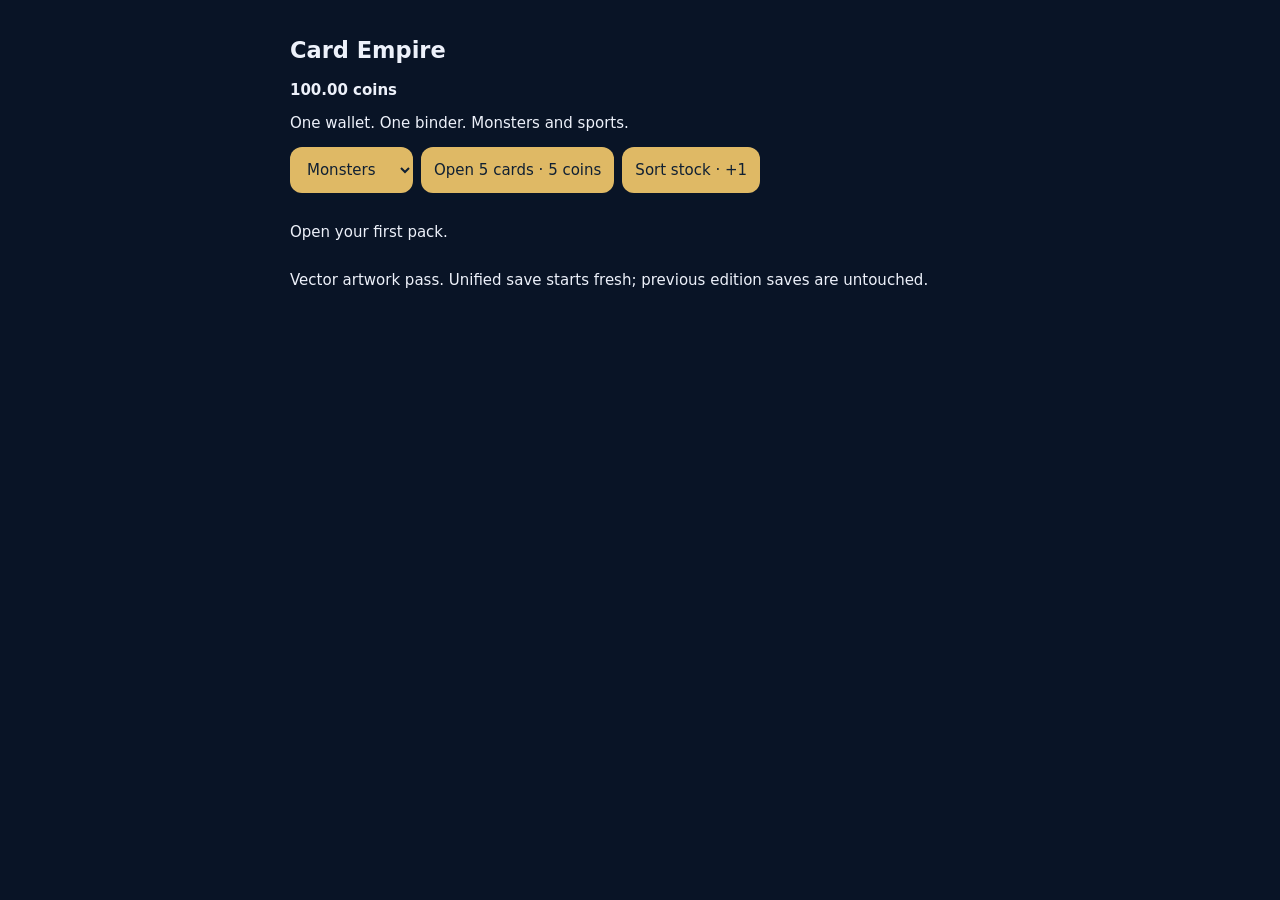
==== commit d8169500: "Unify monsters and sports in one mobile game" ====
--- a/index.html
+++ b/index.html
@@ -1,16 +1 @@
-<!DOCTYPE html>
-<html lang="en">
-<head>
-<meta charset="UTF-8">
-<meta name="viewport" content="width=device-width, initial-scale=1, viewport-fit=cover">
-<title>Card Empire</title>
-<link rel="stylesheet" href="styles.css">
-</head>
-<body>
-<main id="app"></main>
-<div id="sheet" class="sheet" aria-hidden="true"></div>
-<div id="reveal" class="reveal" aria-hidden="true"></div>
-<div id="toast" class="toast" role="status" aria-live="polite"></div>
-<script src="game.js"></script>
-</body>
-</html>
+<!doctype html><html lang="en"><meta charset="utf-8"><meta name="viewport" content="width=device-width,initial-scale=1"><title>Card Empire</title><style>body{margin:0;background:#091426;color:#edf1fa;font:15px system-ui}main{max-width:700px;margin:auto;padding:18px 12px}button,select{font:inherit;padding:13px;background:#dfb965;color:#102033;border:0;border-radius:12px;max-width:100%}button:disabled{opacity:.4}.grid{display:grid;grid-template-columns:repeat(3,minmax(0,1fr));gap:9px}.card{padding:0;background:#172439;color:white;border:1px solid #ffffff40;border-radius:14px;overflow:hidden;text-align:left}svg{display:block;width:100%}footer{padding:8px;font-size:10px}b{display:block}.bar{display:flex;gap:8px;flex-wrap:wrap;margin:15px 0}dialog{background:#102239;color:white;border:1px solid #ffffff40;border-radius:20px;width:min(80vw,360px);max-height:85vh;overflow:auto}dialog::backdrop{background:#020817eb}dialog .card{width:min(65vw,250px);margin:auto}dialog footer{font-size:15px}</style><main><h2>Card Empire</h2><strong id="cash"></strong><p>One wallet. One binder. Monsters and sports.</p><div class="bar"><select id="product"><option value="monster">Monsters</option><option>baseball</option><option>basketball</option><option>football</option><option>soccer</option></select><button id="buy">Open 5 cards · 5 coins</button><button id="work">Sort stock · +1</button></div><div id="binder" class="grid"></div><p>Vector artwork pass. Unified save starts fresh; previous edition saves are untouched.</p></main><dialog id="reveal"><div id="pull"></div><button id="next">Next</button></dialog><dialog id="details"><div id="detail"></div><div class="bar"><button id="hold">Hold</button><button id="sell">Sell</button></div></dialog><script>const names='Emberwhelp|Pebblepup|Reedhopper|Mossling|Cindermole|Aquafin|Bramblejack|Sparkgrub|Frostwhisk|Nyxfin|Flameling|Tidehorn|Static Hare|Gloomcap|Verdantail|Emberlynx|Bubblesnare|Stonebeak|Blaze Raptor|Riptide Maw|Volt Stag|Thornmoth|Tundrawyrm|Emberwyrm|Abyss Hydra|Sol Griffin|Umbral Stag|Aurora Rhino|Ironclad Tortoise|Dreamweaver|Starfall Dragon|Tempest Leviathan|Verdant Colossus|Infernal Monarch|Eclipse Chimera|Crown Squall'.split('|');const family=[0,1,2,3,1,4,3,6,1,4,1,1,1,3,0,1,2,5,0,4,1,6,7,7,7,5,1,1,2,6,0,7,3,3,0,5],palette=['#ef773e','#8695aa','#70ac92','#5bac74','#36b9d1','#e2b651','#bfa1de','#9065be'],bodies=['M110 208Q84 152 132 142L163 110 190 134 228 143 201 165Q181 230 133 224L94 259 76 249Z','M68 215Q62 159 133 165L201 151 238 183 209 202 201 251 180 253 157 217 112 224 86 254 60 249Z','M70 200Q150 125 228 200L237 258 175 250 150 271 110 250 58 259Z','M150 107Q236 139 211 215L230 254 179 240 152 267 129 241 79 250 97 217Q63 157 150 107Z','M69 191Q118 120 214 176L244 143 238 227 212 202Q119 268 69 191Z','M147 157L179 113 212 135 177 172 173 230 148 263 124 222Z','M143 123H160L170 246 143 264 132 238Z','M65 244Q231 291 185 208Q93 93 219 139L221 105 267 145 216 170Q150 144 184 179Q266 301 65 266Z'],fins=['M122 165L59 86 69 185 115 198M186 135L217 81 220 130','M176 162L166 90 189 141M205 155L230 115 227 177','M98 222L56 251 106 262M203 222L247 254 194 263','M104 149L92 97 132 122M169 121L213 89 199 155','M127 156L158 116 171 162M131 223L157 259 181 220','M139 179L40 111 55 180 122 209M170 179L261 100 249 173 182 210','M136 159Q65 87 53 171L124 207Q55 187 77 254L135 227M168 159Q243 78 255 171L181 206Q249 186 229 253L170 225','M176 201L220 150 206 227'];const sports=['baseball','basketball','football','soccer'],first='Arden Soren Kellan Tavian Lucian Miren Orion Caspian Evren Zephyr Isolde Rhea Nyx Cyrus Elara Vesper Thorne Cassian Aster Ronan Lyra Jasper Callum Nola Sable Ezra Indigo Kairo Marlow Selene Atlas Dario'.split(' '),last='Corvane Ashmantle Stormoak Valehart Emberglass Silverquill Ironreach Nightgale Rookborne Skyforge Grimcrown Sunharvest Ironweaver Hollowspire Brightmoor Wolfcaster Mistral Grayspire Larkspur Everstride'.split(' '),tiers=['Prospect','Prospect','Prospect','Prospect','Prospect','Young Core','Young Core','Star','Superstar','Legend'],weights=[12,12,12,12,12,8,8,4,1,.2],values=[.3,.3,.3,.3,.3,.6,.6,1.5,6,14],par=[['Base',0,9200,1],['Silver Spectrum',0,650,2],['Blue Pulse',199,85,5],['Violet Current',99,35,8],['Gold Crown',50,18,16],['Ember Cut',25,8,28],['Obsidian',10,2.8,55],['Crimson Edge',5,1,100],['Crown Masterpiece',1,.2,300]];const players=sports.flatMap((kind,j)=>Array.from({length:160},(_,i)=>{let n=j*160+i;return{playerId:kind+'-'+i,name:first[n%32]+' '+last[Math.floor(n/32)],kind,tier:tiers[i%10],weight:weights[i%10],value:values[i%10]}}));const $=x=>document.getElementById(x),rarity=i=>i<10?'Common':i<18?'Uncommon':i<24?'Rare':i<30?'Epic':'Legendary';let s={cash:100,cards:[],pending:[],prints:{},next:1},selected=null,index=0;try{let a=JSON.parse(localStorage.getItem('empireUnified1'));if(a&&Array.isArray(a.cards)&&Array.isArray(a.pending))s=a}catch(e){}function save(){try{localStorage.setItem('empireUnified1',JSON.stringify(s))}catch(e){}}function draw(a,w){let r=Math.random()*a.reduce((n,x)=>n+w(x),0);for(let x of a){r-=w(x);if(r<0)return x}return a.at(-1)}function art(c){let f=c.kind==='monster'?family[c.monster]:0,alt=c.variant==='Alt Art',full=c.variant==='Full Art',color=c.kind==='monster'?palette[f]:'#4285af',land=alt?'M20 420V171L72 110 126 165V420M170 420V100L214 42 277 112V420':'M0 320L64 206 120 282 216 164 300 260V420H0Z',shape=c.kind==='monster'?'<path d="'+fins[f]+'"/><path d="'+bodies[f]+'"/>':'<circle cx="135" cy="110" r="24"/><path d="M100 144H158L185 208 155 220 149 300H123V221L87 287 58 270 101 190 75 162Z"/><circle cx="223" cy="240" r="26"/>';return `<svg viewBox="0 0 300 420"><defs><radialGradient id="g${c.id}"><stop stop-color="${color}"/><stop offset="1" stop-color="#0c1932"/></radialGradient></defs><rect width="300" height="420" fill="url(#g${c.id})"/><circle cx="${alt?65:241}" cy="${alt?77:94}" r="${alt?36:23}" fill="#ffe2b5"/><path d="${land}" fill="#15243c"/><path d="M0 341Q138 295 300 354V420H0Z" fill="#080f22"/><g transform="${alt?'translate(300 12) scale(-1 1)':full?'translate(-18 -22) scale(1.13)':'translate(0 24)'}" fill="${color}" stroke="#ffeac2" stroke-width="2">${shape}</g></svg>`}function face(c){return art(c)+`<footer><b>${c.name}</b>${c.kind} · ${c.tier}<br>${c.variant} ${c.serial||''}${c.auto?' AUTO':''}</footer>`}function render(){$('cash').textContent=s.cash.toFixed(2)+' coins';$('buy').disabled=s.cash<5||s.pending.length>0;$('binder').innerHTML=s.cards.map(c=>`<button class="card" data-id="${c.id}">${face(c)}</button>`).join('')||'<p>Open your first pack.</p>'}function make(kind){if(kind==='monster'){let roll=Math.random(),start=roll<.76?0:roll<.95?10:roll<.995?18:roll<.9995?24:30,length=start===0?10:start===10?8:6,monster=start+Math.floor(Math.random()*length),v=Math.random(),variant=v<.92?'Base':v<.99?'Full Art':'Alt Art';return{id:s.next++,kind,monster,name:names[monster],tier:rarity(monster),variant,value:Math.round([.3,.6,1.5,6,14][['Common','Uncommon','Rare','Epic','Legendary'].indexOf(rarity(monster))]*(variant==='Base'?1:variant==='Full Art'?4:8)*100)/100}}let p=draw(players.filter(p=>p.kind===kind),p=>p.weight),auto=['Star','Superstar','Legend'].includes(p.tier)&&Math.random()<.01,key=v=>p.playerId+'|'+v[0]+'|'+auto,v=draw(par.filter(v=>!v[1]||(s.prints[key(v)]||0)<v[1]),v=>v[2]),serial='';if(v[1]){s.prints[key(v)]=(s.prints[key(v)]||0)+1;serial=s.prints[key(v)]+'/'+v[1]}return{...p,id:s.next++,auto,serial,variant:v[0],value:Math.round(p.value*v[3]*(auto?8:1)*100)/100}}function reveal(){if(!$('reveal').open)$('reveal').showModal();$('pull').innerHTML='<div class="card">'+face(s.pending[index])+'</div>';$('next').textContent=index===4?'Keep pack':'Next card'}$('buy').onclick=()=>{if(s.cash<5||s.pending.length)return;s.cash=Number((s.cash-5).toFixed(2));s.pending=Array.from({length:5},()=>make($('product').value));index=0;save();render();reveal()};$('next').onclick=()=>{if(++index<5){reveal();return}s.cards.unshift(...s.pending);s.pending=[];save();$('reveal').close();render()};$('reveal').addEventListener('cancel',e=>e.preventDefault());$('binder').onclick=e=>{let b=e.target.closest('[data-id]');if(!b)return;selected=s.cards.find(c=>c.id===Number(b.dataset.id));$('detail').innerHTML='<div class="card">'+face(selected)+'</div>';$('sell').textContent='Sell '+selected.value.toFixed(2);$('details').showModal()};$('hold').onclick=()=>$('details').close();$('sell').onclick=()=>{let i=s.cards.findIndex(c=>c.id===selected.id);if(i<0)return;s.cash=Number((s.cash+selected.value).toFixed(2));s.cards.splice(i,1);save();$('details').close();render()};$('work').onclick=()=>{$('work').disabled=true;setTimeout(()=>{s.cash++;save();render();$('work').disabled=false},3000)};render();if(s.pending.length)reveal();</script></html>
